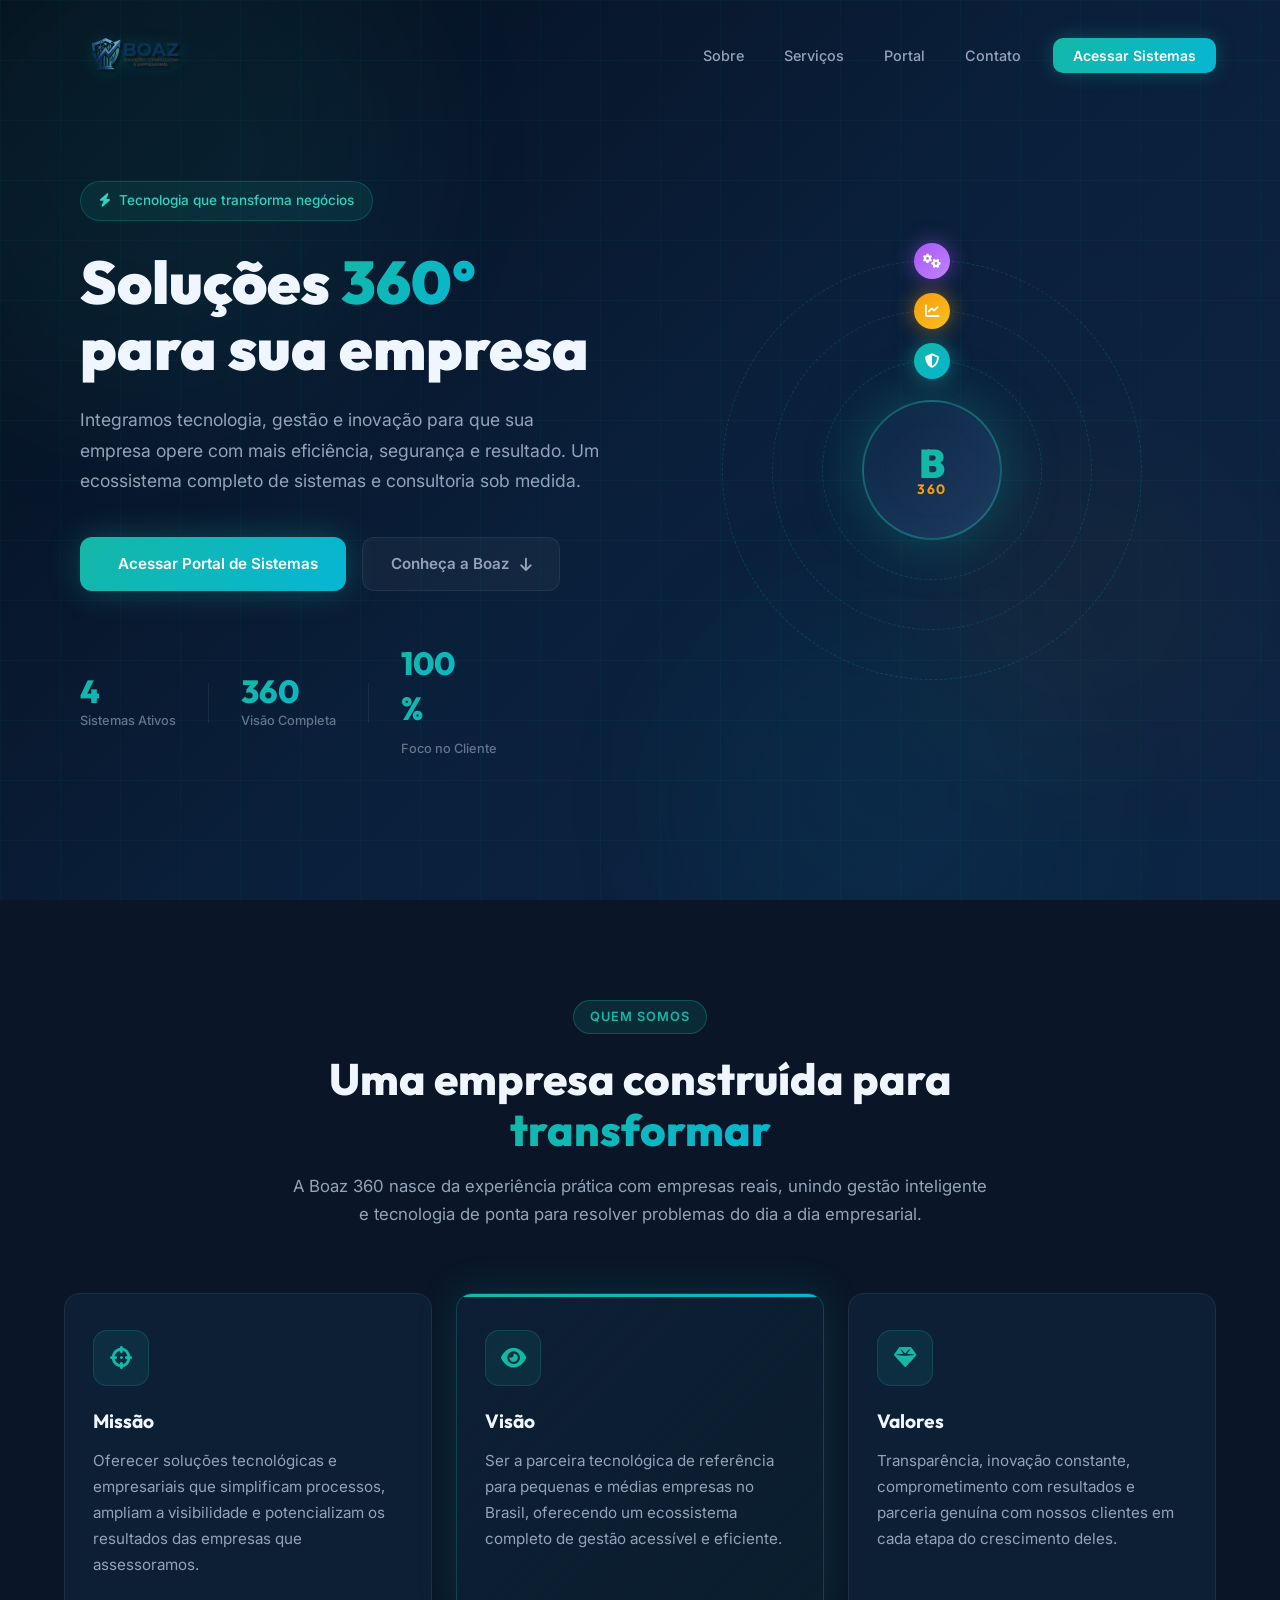
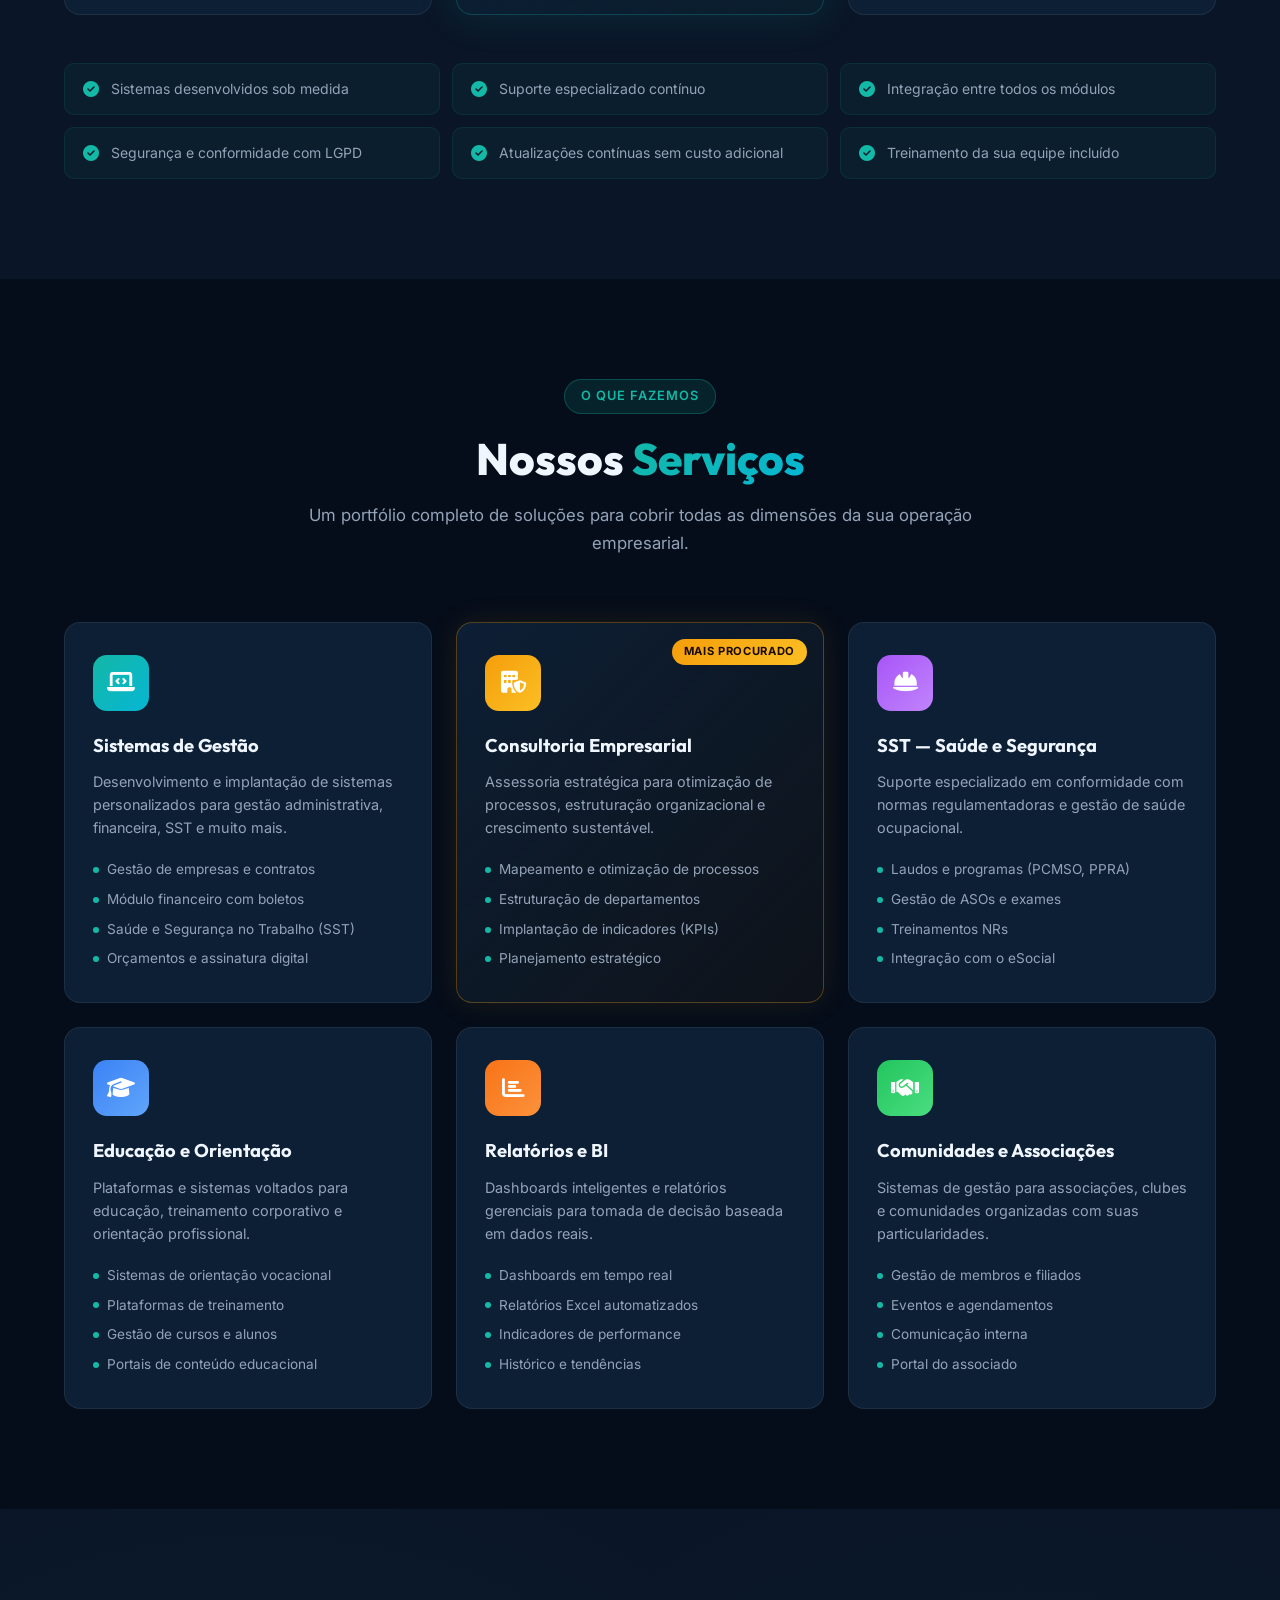
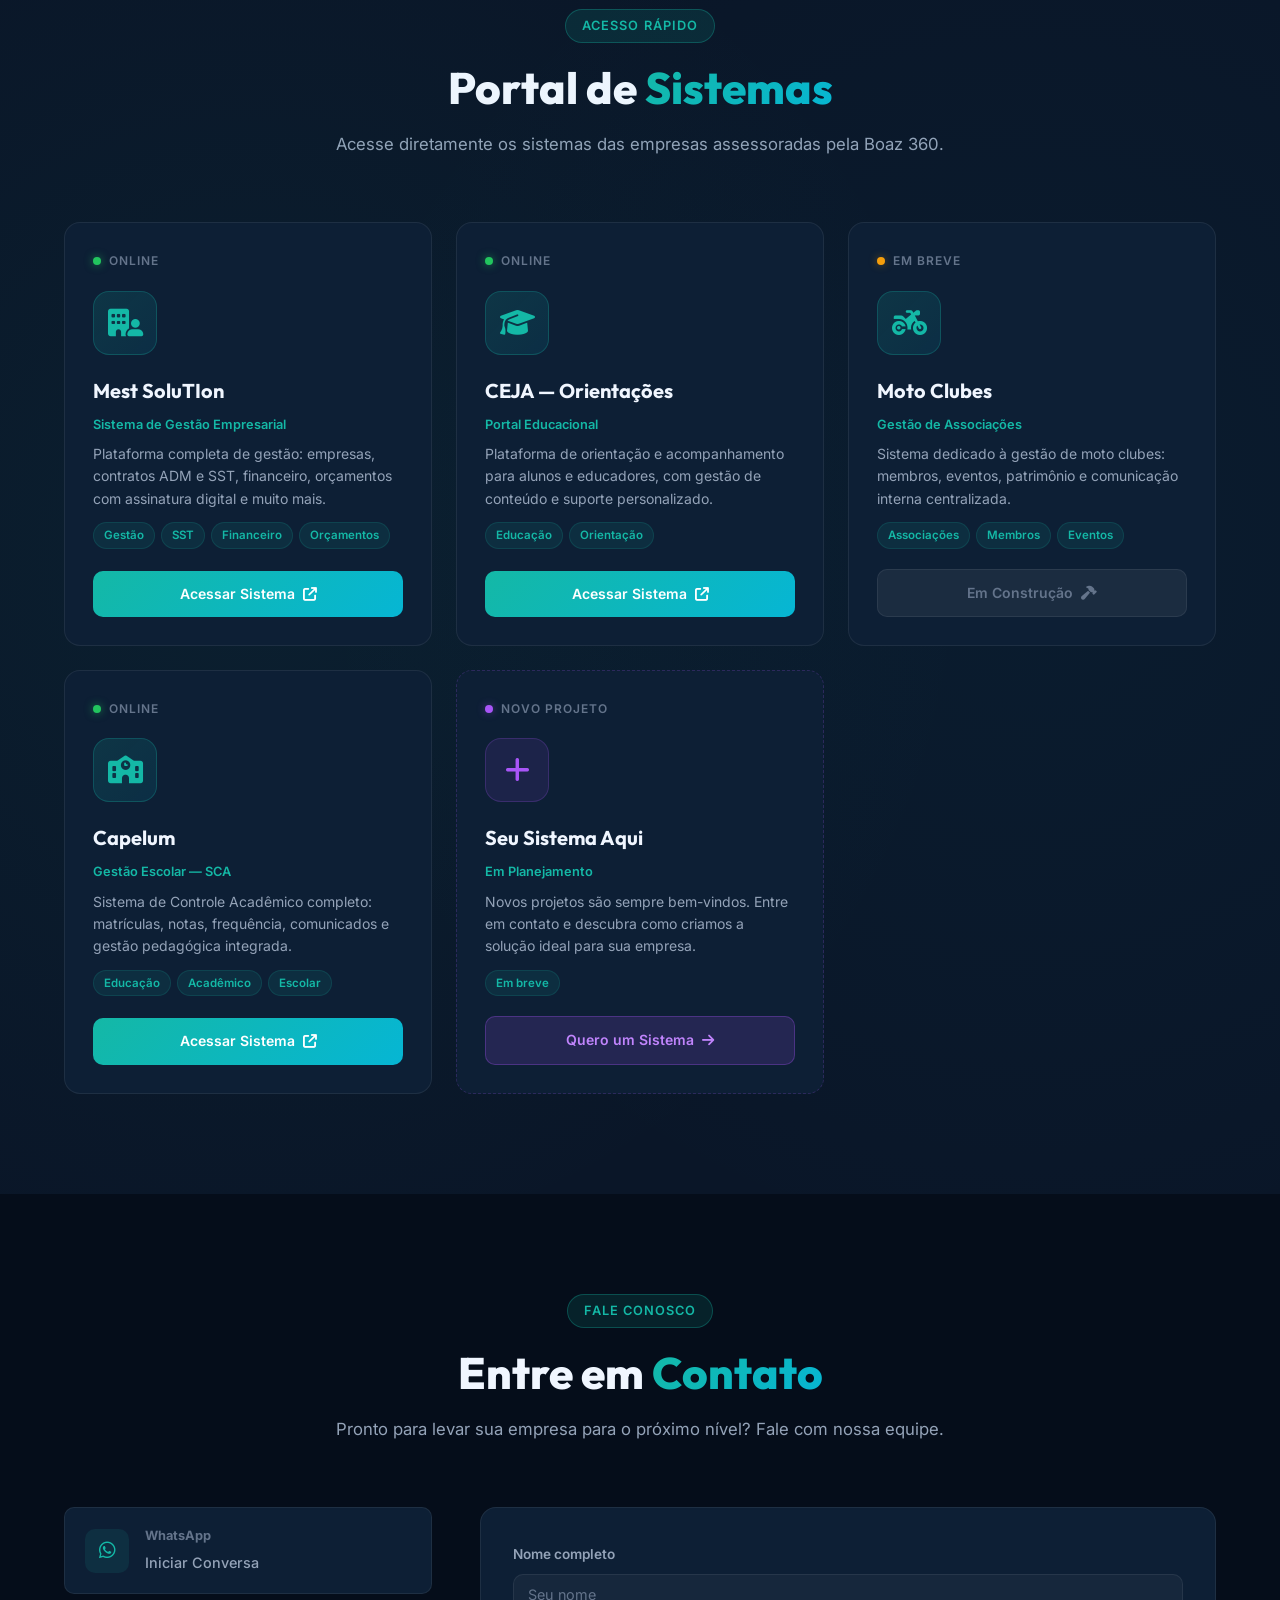
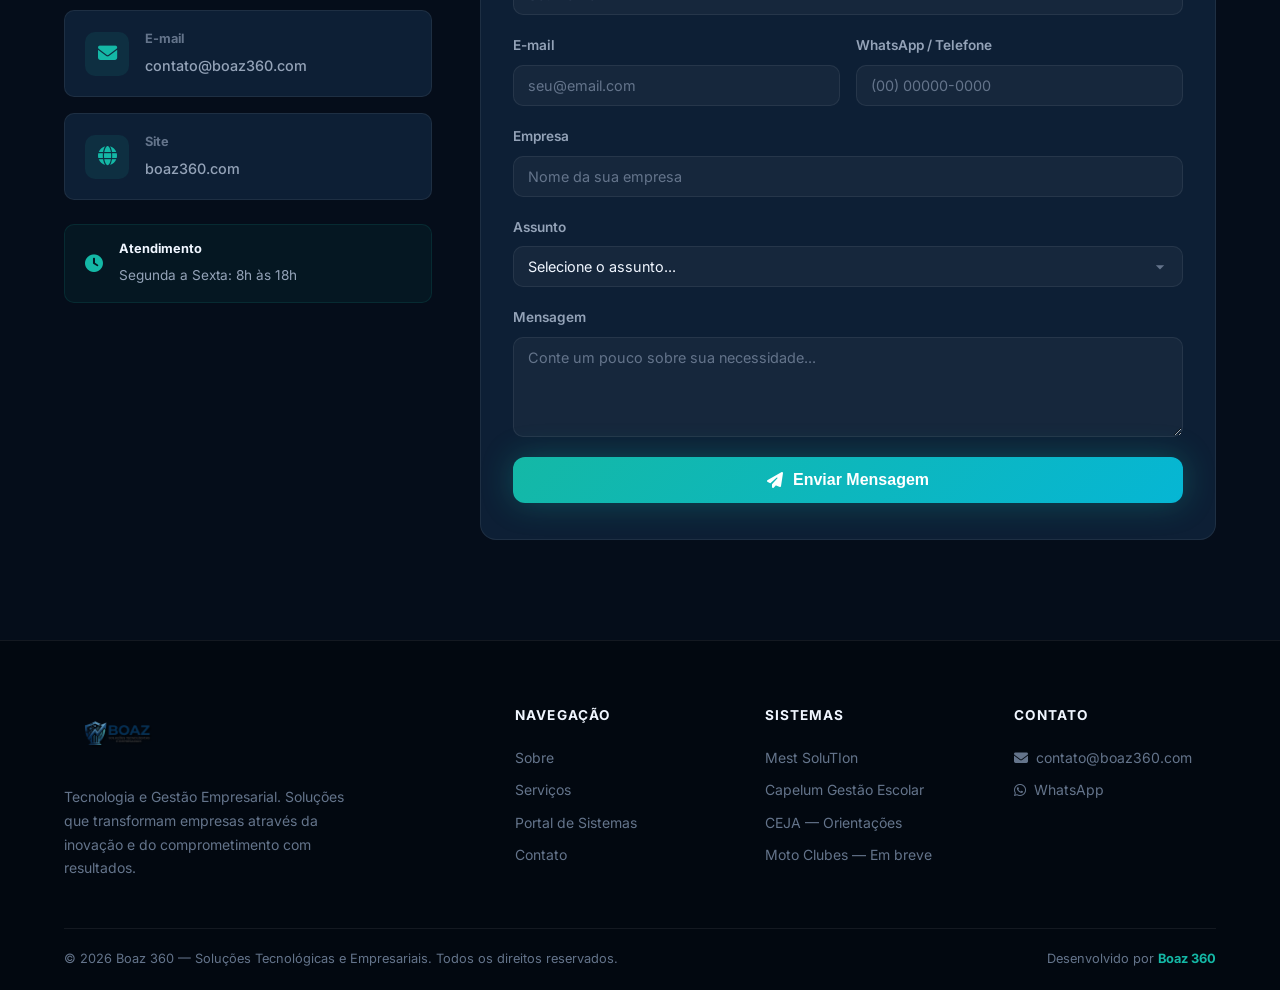
==== index.html @ 64b7b6a7 "feat: adiciona integração com portal de orientação do CEJA" ====
<!DOCTYPE html>
<html lang="pt-BR">
<head>
  <meta charset="UTF-8" />
  <meta name="viewport" content="width=device-width, initial-scale=1.0" />
  <title>Boaz 360 — Tecnologia e Gestão Empresarial</title>
  <meta name="description" content="Boaz 360 oferece soluções tecnológicas e empresariais integradas para empresas que buscam crescimento, eficiência e inovação." />
  <meta name="keywords" content="gestão empresarial, tecnologia, SST, sistema de gestão, consultoria, Boaz 360" />
  <link rel="preconnect" href="https://fonts.googleapis.com" />
  <link rel="preconnect" href="https://fonts.gstatic.com" crossorigin />
  <link href="https://fonts.googleapis.com/css2?family=Inter:wght@300;400;500;600;700;800;900&family=Outfit:wght@400;600;700;800;900&display=swap" rel="stylesheet" />
  <link rel="stylesheet" href="https://cdnjs.cloudflare.com/ajax/libs/font-awesome/6.5.0/css/all.min.css" />
  <link rel="stylesheet" href="styles.css" />
  <link rel="icon" href="logo-boaz.png" />
</head>
<body>

  <!-- NAVBAR -->
  <nav class="navbar" id="navbar">
    <div class="nav-container">
      <a href="#home" class="nav-logo">
        <img src="logo-boaz.png" alt="Boaz Soluções Tecnológicas e Empresariais" class="nav-logo-img" />
      </a>
      <ul class="nav-links" id="navLinks">
        <li><a href="#sobre" class="nav-link">Sobre</a></li>
        <li><a href="#servicos" class="nav-link">Serviços</a></li>
        <li><a href="#sistemas" class="nav-link">Portal</a></li>
        <li><a href="#contato" class="nav-link">Contato</a></li>
        <li><a href="#sistemas" class="nav-cta">Acessar Sistemas</a></li>
      </ul>
      <button class="nav-hamburger" id="navHamburger" aria-label="Menu"><span></span><span></span><span></span></button>
    </div>
  </nav>

  <!-- HERO -->
  <section class="hero" id="home">
    <div class="hero-bg-grid"></div>
    <div class="hero-glow hero-glow-1"></div>
    <div class="hero-glow hero-glow-2"></div>
    <div class="hero-glow hero-glow-3"></div>
    <div class="hero-content">
      <div class="hero-badge"><i class="fa-solid fa-bolt"></i> Tecnologia que transforma negócios</div>
      <h1 class="hero-title">Soluções <span class="gradient-text">360°</span><br />para sua empresa</h1>
      <p class="hero-subtitle">Integramos tecnologia, gestão e inovação para que sua empresa opere com mais eficiência, segurança e resultado. Um ecossistema completo de sistemas e consultoria sob medida.</p>
      <div class="hero-actions">
        <a href="#sistemas" class="btn-primary"><i class="fa-solid fa-grid-2"></i> Acessar Portal de Sistemas</a>
        <a href="#sobre" class="btn-ghost">Conheça a Boaz <i class="fa-solid fa-arrow-down"></i></a>
      </div>
      <div class="hero-stats">
        <div class="stat-item"><span class="stat-number" data-target="4">0</span><span class="stat-label">Sistemas Ativos</span></div>
        <div class="stat-divider"></div>
        <div class="stat-item"><span class="stat-number" data-target="360">0</span><span class="stat-label">Visão Completa</span></div>
        <div class="stat-divider"></div>
        <div class="stat-item"><span class="stat-number" data-target="100">0</span><span class="stat-suffix">%</span><span class="stat-label">Foco no Cliente</span></div>
      </div>
    </div>
    <div class="hero-visual">
      <div class="orbit-ring orbit-ring-1"><div class="orbit-dot orbit-dot-1"><i class="fa-solid fa-shield-halved"></i></div></div>
      <div class="orbit-ring orbit-ring-2"><div class="orbit-dot orbit-dot-2"><i class="fa-solid fa-chart-line"></i></div></div>
      <div class="orbit-ring orbit-ring-3"><div class="orbit-dot orbit-dot-3"><i class="fa-solid fa-gears"></i></div></div>
      <div class="orbit-center"><div class="orbit-logo"><span class="ol-b">B</span><span class="ol-360">360</span></div></div>
    </div>
  </section>

  <!-- SOBRE -->
  <section class="sobre" id="sobre">
    <div class="container">
      <div class="section-header">
        <span class="section-badge">Quem Somos</span>
        <h2 class="section-title">Uma empresa construída para <span class="gradient-text">transformar</span></h2>
        <p class="section-subtitle">A Boaz 360 nasce da experiência prática com empresas reais, unindo gestão inteligente e tecnologia de ponta para resolver problemas do dia a dia empresarial.</p>
      </div>
      <div class="sobre-grid">
        <div class="sobre-card">
          <div class="sobre-icon"><i class="fa-solid fa-crosshairs"></i></div>
          <h3>Missão</h3>
          <p>Oferecer soluções tecnológicas e empresariais que simplificam processos, ampliam a visibilidade e potencializam os resultados das empresas que assessoramos.</p>
        </div>
        <div class="sobre-card featured">
          <div class="sobre-icon"><i class="fa-solid fa-eye"></i></div>
          <h3>Visão</h3>
          <p>Ser a parceira tecnológica de referência para pequenas e médias empresas no Brasil, oferecendo um ecossistema completo de gestão acessível e eficiente.</p>
        </div>
        <div class="sobre-card">
          <div class="sobre-icon"><i class="fa-solid fa-gem"></i></div>
          <h3>Valores</h3>
          <p>Transparência, inovação constante, comprometimento com resultados e parceria genuína com nossos clientes em cada etapa do crescimento deles.</p>
        </div>
      </div>
      <div class="sobre-diferenciais">
        <div class="diferencial-item"><i class="fa-solid fa-circle-check"></i><span>Sistemas desenvolvidos sob medida</span></div>
        <div class="diferencial-item"><i class="fa-solid fa-circle-check"></i><span>Suporte especializado contínuo</span></div>
        <div class="diferencial-item"><i class="fa-solid fa-circle-check"></i><span>Integração entre todos os módulos</span></div>
        <div class="diferencial-item"><i class="fa-solid fa-circle-check"></i><span>Segurança e conformidade com LGPD</span></div>
        <div class="diferencial-item"><i class="fa-solid fa-circle-check"></i><span>Atualizações contínuas sem custo adicional</span></div>
        <div class="diferencial-item"><i class="fa-solid fa-circle-check"></i><span>Treinamento da sua equipe incluído</span></div>
      </div>
    </div>
  </section>

  <!-- SERVIÇOS -->
  <section class="servicos" id="servicos">
    <div class="container">
      <div class="section-header">
        <span class="section-badge">O que fazemos</span>
        <h2 class="section-title">Nossos <span class="gradient-text">Serviços</span></h2>
        <p class="section-subtitle">Um portfólio completo de soluções para cobrir todas as dimensões da sua operação empresarial.</p>
      </div>
      <div class="servicos-grid">
        <div class="servico-card">
          <div class="servico-icon teal"><i class="fa-solid fa-laptop-code"></i></div>
          <h3>Sistemas de Gestão</h3>
          <p>Desenvolvimento e implantação de sistemas personalizados para gestão administrativa, financeira, SST e muito mais.</p>
          <ul class="servico-list">
            <li>Gestão de empresas e contratos</li>
            <li>Módulo financeiro com boletos</li>
            <li>Saúde e Segurança no Trabalho (SST)</li>
            <li>Orçamentos e assinatura digital</li>
          </ul>
        </div>
        <div class="servico-card featured">
          <div class="servico-badge-top">Mais Procurado</div>
          <div class="servico-icon gold"><i class="fa-solid fa-building-shield"></i></div>
          <h3>Consultoria Empresarial</h3>
          <p>Assessoria estratégica para otimização de processos, estruturação organizacional e crescimento sustentável.</p>
          <ul class="servico-list">
            <li>Mapeamento e otimização de processos</li>
            <li>Estruturação de departamentos</li>
            <li>Implantação de indicadores (KPIs)</li>
            <li>Planejamento estratégico</li>
          </ul>
        </div>
        <div class="servico-card">
          <div class="servico-icon purple"><i class="fa-solid fa-hard-hat"></i></div>
          <h3>SST — Saúde e Segurança</h3>
          <p>Suporte especializado em conformidade com normas regulamentadoras e gestão de saúde ocupacional.</p>
          <ul class="servico-list">
            <li>Laudos e programas (PCMSO, PPRA)</li>
            <li>Gestão de ASOs e exames</li>
            <li>Treinamentos NRs</li>
            <li>Integração com o eSocial</li>
          </ul>
        </div>
        <div class="servico-card">
          <div class="servico-icon blue"><i class="fa-solid fa-graduation-cap"></i></div>
          <h3>Educação e Orientação</h3>
          <p>Plataformas e sistemas voltados para educação, treinamento corporativo e orientação profissional.</p>
          <ul class="servico-list">
            <li>Sistemas de orientação vocacional</li>
            <li>Plataformas de treinamento</li>
            <li>Gestão de cursos e alunos</li>
            <li>Portais de conteúdo educacional</li>
          </ul>
        </div>
        <div class="servico-card">
          <div class="servico-icon orange"><i class="fa-solid fa-chart-bar"></i></div>
          <h3>Relatórios e BI</h3>
          <p>Dashboards inteligentes e relatórios gerenciais para tomada de decisão baseada em dados reais.</p>
          <ul class="servico-list">
            <li>Dashboards em tempo real</li>
            <li>Relatórios Excel automatizados</li>
            <li>Indicadores de performance</li>
            <li>Histórico e tendências</li>
          </ul>
        </div>
        <div class="servico-card">
          <div class="servico-icon green"><i class="fa-solid fa-handshake"></i></div>
          <h3>Comunidades e Associações</h3>
          <p>Sistemas de gestão para associações, clubes e comunidades organizadas com suas particularidades.</p>
          <ul class="servico-list">
            <li>Gestão de membros e filiados</li>
            <li>Eventos e agendamentos</li>
            <li>Comunicação interna</li>
            <li>Portal do associado</li>
          </ul>
        </div>
      </div>
    </div>
  </section>

  <!-- PORTAL DE SISTEMAS -->
  <section class="sistemas" id="sistemas">
    <div class="sistemas-bg-pattern"></div>
    <div class="container">
      <div class="section-header">
        <span class="section-badge">Acesso Rápido</span>
        <h2 class="section-title">Portal de <span class="gradient-text">Sistemas</span></h2>
        <p class="section-subtitle">Acesse diretamente os sistemas das empresas assessoradas pela Boaz 360.</p>
      </div>
      <div class="sistemas-grid">
        <div class="sistema-card active">
          <div class="sistema-status"><span class="status-dot active"></span> Online</div>
          <div class="sistema-icon"><i class="fa-solid fa-building-user"></i></div>
          <div class="sistema-info">
            <h3 class="sistema-name">Mest SoluTIon</h3>
            <p class="sistema-empresa">Sistema de Gestão Empresarial</p>
            <p class="sistema-desc">Plataforma completa de gestão: empresas, contratos ADM e SST, financeiro, orçamentos com assinatura digital e muito mais.</p>
            <div class="sistema-tags"><span class="tag">Gestão</span><span class="tag">SST</span><span class="tag">Financeiro</span><span class="tag">Orçamentos</span></div>
          </div>
          <a href="https://mest.boaz360.com/login/" target="_blank" rel="noopener noreferrer" class="sistema-btn">Acessar Sistema <i class="fa-solid fa-arrow-up-right-from-square"></i></a>
        </div>

        <div class="sistema-card active">
          <div class="sistema-status"><span class="status-dot active"></span> Online</div>
          <div class="sistema-icon"><i class="fa-solid fa-graduation-cap"></i></div>
          <div class="sistema-info">
            <h3 class="sistema-name">CEJA — Orientações</h3>
            <p class="sistema-empresa">Portal Educacional</p>
            <p class="sistema-desc">Plataforma de orientação e acompanhamento para alunos e educadores, com gestão de conteúdo e suporte personalizado.</p>
            <div class="sistema-tags"><span class="tag">Educação</span><span class="tag">Orientação</span></div>
          </div>
          <a href="ceja-orientacao/" target="_blank" rel="noopener noreferrer" class="sistema-btn">Acessar Sistema <i class="fa-solid fa-arrow-up-right-from-square"></i></a>
        </div>

        <div class="sistema-card building">
          <div class="sistema-status"><span class="status-dot building"></span> Em Breve</div>
          <div class="sistema-icon"><i class="fa-solid fa-motorcycle"></i></div>
          <div class="sistema-info">
            <h3 class="sistema-name">Moto Clubes</h3>
            <p class="sistema-empresa">Gestão de Associações</p>
            <p class="sistema-desc">Sistema dedicado à gestão de moto clubes: membros, eventos, patrimônio e comunicação interna centralizada.</p>
            <div class="sistema-tags"><span class="tag">Associações</span><span class="tag">Membros</span><span class="tag">Eventos</span></div>
          </div>
          <div class="sistema-btn disabled">Em Construção <i class="fa-solid fa-hammer"></i></div>
        </div>

        <div class="sistema-card active">
          <div class="sistema-status"><span class="status-dot active"></span> Online</div>
          <div class="sistema-icon"><i class="fa-solid fa-school"></i></div>
          <div class="sistema-info">
            <h3 class="sistema-name">Capelum</h3>
            <p class="sistema-empresa">Gestão Escolar — SCA</p>
            <p class="sistema-desc">Sistema de Controle Acadêmico completo: matrículas, notas, frequência, comunicados e gestão pedagógica integrada.</p>
            <div class="sistema-tags"><span class="tag">Educação</span><span class="tag">Acadêmico</span><span class="tag">Escolar</span></div>
          </div>
          <a href="https://www.capelum.com/login/?next=/" target="_blank" rel="noopener noreferrer" class="sistema-btn">Acessar Sistema <i class="fa-solid fa-arrow-up-right-from-square"></i></a>
        </div>

        <div class="sistema-card future">
          <div class="sistema-status"><span class="status-dot future"></span> Novo Projeto</div>
          <div class="sistema-icon"><i class="fa-solid fa-plus"></i></div>
          <div class="sistema-info">
            <h3 class="sistema-name">Seu Sistema Aqui</h3>
            <p class="sistema-empresa">Em Planejamento</p>
            <p class="sistema-desc">Novos projetos são sempre bem-vindos. Entre em contato e descubra como criamos a solução ideal para sua empresa.</p>
            <div class="sistema-tags"><span class="tag">Em breve</span></div>
          </div>
          <a href="#contato" class="sistema-btn future-btn">Quero um Sistema <i class="fa-solid fa-arrow-right"></i></a>
        </div>
      </div>
    </div>
  </section>

  <!-- CONTATO -->
  <section class="contato" id="contato">
    <div class="container">
      <div class="section-header">
        <span class="section-badge">Fale Conosco</span>
        <h2 class="section-title">Entre em <span class="gradient-text">Contato</span></h2>
        <p class="section-subtitle">Pronto para levar sua empresa para o próximo nível? Fale com nossa equipe.</p>
      </div>
      <div class="contato-grid">
        <div class="contato-info">
          <div class="info-card">
            <div class="info-icon"><i class="fa-brands fa-whatsapp"></i></div>
            <div><h4>WhatsApp</h4><a href="https://wa.me/5521964454332" target="_blank" rel="noopener noreferrer">Iniciar Conversa</a></div>
          </div>
          <div class="info-card">
            <div class="info-icon"><i class="fa-solid fa-envelope"></i></div>
            <div><h4>E-mail</h4><a href="mailto:contato@boaz360.com">contato@boaz360.com</a></div>
          </div>
          <div class="info-card">
            <div class="info-icon"><i class="fa-solid fa-globe"></i></div>
            <div><h4>Site</h4><a href="https://boaz360.com">boaz360.com</a></div>
          </div>
          <div class="contato-horario">
            <i class="fa-solid fa-clock"></i>
            <div><strong>Atendimento</strong><span>Segunda a Sexta: 8h às 18h</span></div>
          </div>
        </div>
        <form class="contato-form" id="contatoForm" novalidate>
          <div class="form-group">
            <label for="nome">Nome completo</label>
            <input type="text" id="nome" name="nome" placeholder="Seu nome" required autocomplete="name" />
          </div>
          <div class="form-row">
            <div class="form-group">
              <label for="email">E-mail</label>
              <input type="email" id="email" name="email" placeholder="seu@email.com" required autocomplete="email" />
            </div>
            <div class="form-group">
              <label for="telefone">WhatsApp / Telefone</label>
              <input type="tel" id="telefone" name="telefone" placeholder="(00) 00000-0000" autocomplete="tel" />
            </div>
          </div>
          <div class="form-group">
            <label for="empresa_c">Empresa</label>
            <input type="text" id="empresa_c" name="empresa" placeholder="Nome da sua empresa" autocomplete="organization" />
          </div>
          <div class="form-group">
            <label for="assunto">Assunto</label>
            <select id="assunto" name="assunto">
              <option value="">Selecione o assunto...</option>
              <option value="sistema">Quero um sistema personalizado</option>
              <option value="consultoria">Consultoria empresarial</option>
              <option value="sst">SST — Saúde e Segurança</option>
              <option value="suporte">Suporte a sistema existente</option>
              <option value="outro">Outro</option>
            </select>
          </div>
          <div class="form-group">
            <label for="mensagem">Mensagem</label>
            <textarea id="mensagem" name="mensagem" rows="4" placeholder="Conte um pouco sobre sua necessidade..." required></textarea>
          </div>
          <button type="submit" class="btn-primary form-submit" id="submitBtn">
            <i class="fa-solid fa-paper-plane"></i> Enviar Mensagem
          </button>
          <div class="form-feedback" id="formFeedback"></div>
        </form>
      </div>
    </div>
  </section>

  <!-- FOOTER -->
  <footer class="footer">
    <div class="container">
      <div class="footer-grid">
        <div class="footer-brand">
          <a href="#home" class="nav-logo">
            <img src="logo-boaz.png" alt="Boaz Soluções Tecnológicas e Empresariais" class="footer-logo-img" />
          </a>
          <p>Tecnologia e Gestão Empresarial. Soluções que transformam empresas através da inovação e do comprometimento com resultados.</p>
        </div>
        <div class="footer-links-col">
          <h4>Navegação</h4>
          <ul>
            <li><a href="#sobre">Sobre</a></li>
            <li><a href="#servicos">Serviços</a></li>
            <li><a href="#sistemas">Portal de Sistemas</a></li>
            <li><a href="#contato">Contato</a></li>
          </ul>
        </div>
        <div class="footer-links-col">
          <h4>Sistemas</h4>
          <ul>
            <li><a href="https://mest.boaz360.com/login/" target="_blank" rel="noopener noreferrer">Mest SoluTIon</a></li>
            <li><a href="https://www.capelum.com/login/?next=/" target="_blank" rel="noopener noreferrer">Capelum Gestão Escolar</a></li>
            <li><a href="ceja-orientacao/" target="_blank" rel="noopener noreferrer">CEJA — Orientações</a></li>
            <li><a href="#sistemas">Moto Clubes — Em breve</a></li>
          </ul>
        </div>
        <div class="footer-links-col">
          <h4>Contato</h4>
          <ul>
            <li><a href="mailto:contato@boaz360.com"><i class="fa-solid fa-envelope"></i> contato@boaz360.com</a></li>
            <li><a href="https://wa.me/5521964454332" target="_blank" rel="noopener noreferrer"><i class="fa-brands fa-whatsapp"></i> WhatsApp</a></li>
          </ul>
        </div>
      </div>
      <div class="footer-bottom">
        <p>© 2026 Boaz 360 — Soluções Tecnológicas e Empresariais. Todos os direitos reservados.</p>
        <p>Desenvolvido por <strong>Boaz 360</strong></p>
      </div>
    </div>
  </footer>

  <button class="back-to-top" id="backToTop" aria-label="Voltar ao topo"><i class="fa-solid fa-chevron-up"></i></button>
  <script src="script.js"></script>
</body>
</html>
---- styles.css ----
/* ═══════════════════════════════════════════════════════════
   BOAZ 360 — Soluções Tecnológicas e Empresariais
   Design System: Navy Blue + Teal + Gold
   ═══════════════════════════════════════════════════════════ */

/* ── TOKENS ──────────────────────────────────────────────── */
:root {
  --bg-base:       #050d1a;
  --bg-surface:    #0a1628;
  --bg-card:       #0d1f35;
  --bg-card-hover: #112540;
  --border:        rgba(255,255,255,0.07);
  --border-hover:  rgba(20,184,166,0.35);

  --teal:          #14b8a6;
  --teal-light:    #2dd4bf;
  --teal-dark:     #0d9488;
  --cyan:          #06b6d4;
  --navy:          #1e3a5f;
  --navy-light:    #2d5282;
  --gold:          #f59e0b;
  --gold-light:    #fbbf24;
  --purple:        #a855f7;
  --blue:          #3b82f6;
  --green:         #22c55e;
  --orange:        #f97316;

  --text-primary:  #f0f6ff;
  --text-secondary:#94a3b8;
  --text-muted:    #64748b;

  --gradient-main: linear-gradient(135deg, var(--teal), var(--cyan));
  --gradient-gold: linear-gradient(135deg, var(--gold), var(--gold-light));
  --gradient-hero: linear-gradient(135deg, #050d1a 0%, #0a1f3a 50%, #0d2545 100%);

  --shadow-card:   0 4px 24px rgba(0,0,0,0.4);
  --shadow-glow:   0 0 40px rgba(20,184,166,0.15);
  --radius:        16px;
  --radius-sm:     10px;
  --transition:    0.3s cubic-bezier(0.4,0,0.2,1);

  --font-main:     'Inter', sans-serif;
  --font-display:  'Outfit', sans-serif;
}

/* ── RESET & BASE ──────────────────────────────────────────── */
*, *::before, *::after { box-sizing: border-box; margin: 0; padding: 0; }

html { scroll-behavior: smooth; font-size: 16px; }

body {
  font-family: var(--font-main);
  background: var(--bg-base);
  color: var(--text-primary);
  line-height: 1.6;
  overflow-x: hidden;
}

::selection { background: rgba(20,184,166,0.3); color: var(--text-primary); }

a { color: inherit; text-decoration: none; transition: var(--transition); }
ul { list-style: none; }
img { max-width: 100%; display: block; }

.container {
  max-width: 1200px;
  margin: 0 auto;
  padding: 0 24px;
}

.gradient-text {
  background: var(--gradient-main);
  -webkit-background-clip: text;
  -webkit-text-fill-color: transparent;
  background-clip: text;
}

/* ── NAVBAR ──────────────────────────────────────────────── */
.navbar {
  position: fixed;
  top: 0; left: 0; right: 0;
  z-index: 1000;
  padding: 16px 0;
  transition: var(--transition);
  border-bottom: 1px solid transparent;
}

.navbar.scrolled {
  background: rgba(5,13,26,0.92);
  backdrop-filter: blur(20px);
  -webkit-backdrop-filter: blur(20px);
  border-color: var(--border);
  padding: 10px 0;
  box-shadow: 0 4px 32px rgba(0,0,0,0.4);
}

.nav-container {
  max-width: 1200px;
  margin: 0 auto;
  padding: 0 24px;
  display: flex;
  align-items: center;
  justify-content: space-between;
  gap: 32px;
}

.nav-logo { display: flex; align-items: center; }
.nav-logo-img { height: 80px; width: auto; filter: drop-shadow(0 2px 8px rgba(20,184,166,0.2)); }

.nav-links {
  display: flex;
  align-items: center;
  gap: 8px;
}

.nav-link {
  padding: 8px 16px;
  border-radius: 8px;
  font-size: 0.9rem;
  font-weight: 500;
  color: var(--text-secondary);
  transition: var(--transition);
}

.nav-link:hover { color: var(--text-primary); background: rgba(255,255,255,0.06); }

.nav-cta {
  padding: 9px 20px;
  border-radius: 10px;
  font-size: 0.875rem;
  font-weight: 600;
  background: var(--gradient-main);
  color: #fff;
  box-shadow: 0 0 20px rgba(20,184,166,0.3);
  transition: var(--transition);
  margin-left: 8px;
}

.nav-cta:hover {
  transform: translateY(-1px);
  box-shadow: 0 4px 24px rgba(20,184,166,0.5);
}

.nav-hamburger {
  display: none;
  flex-direction: column;
  gap: 5px;
  background: none;
  border: none;
  cursor: pointer;
  padding: 8px;
}

.nav-hamburger span {
  display: block;
  width: 24px;
  height: 2px;
  background: var(--text-primary);
  border-radius: 2px;
  transition: var(--transition);
}

.nav-hamburger.active span:nth-child(1) { transform: rotate(45deg) translate(5px, 5px); }
.nav-hamburger.active span:nth-child(2) { opacity: 0; }
.nav-hamburger.active span:nth-child(3) { transform: rotate(-45deg) translate(5px, -5px); }

/* ── SECTION COMMONS ─────────────────────────────────────── */
section { padding: 100px 0; }

.section-header {
  text-align: center;
  max-width: 700px;
  margin: 0 auto 64px;
}

.section-badge {
  display: inline-block;
  padding: 6px 16px;
  border-radius: 100px;
  background: rgba(20,184,166,0.12);
  border: 1px solid rgba(20,184,166,0.3);
  color: var(--teal);
  font-size: 0.8rem;
  font-weight: 600;
  letter-spacing: 0.08em;
  text-transform: uppercase;
  margin-bottom: 20px;
}

.section-title {
  font-family: var(--font-display);
  font-size: clamp(2rem, 4vw, 2.75rem);
  font-weight: 800;
  line-height: 1.15;
  margin-bottom: 16px;
}

.section-subtitle {
  font-size: 1.05rem;
  color: var(--text-secondary);
  line-height: 1.7;
}

/* ── BUTTONS ─────────────────────────────────────────────── */
.btn-primary {
  display: inline-flex;
  align-items: center;
  gap: 10px;
  padding: 14px 28px;
  border-radius: 12px;
  font-size: 0.95rem;
  font-weight: 600;
  background: var(--gradient-main);
  color: #fff;
  box-shadow: 0 0 32px rgba(20,184,166,0.3);
  transition: var(--transition);
  border: none;
  cursor: pointer;
}

.btn-primary:hover {
  transform: translateY(-2px);
  box-shadow: 0 8px 40px rgba(20,184,166,0.5);
}

.btn-ghost {
  display: inline-flex;
  align-items: center;
  gap: 10px;
  padding: 14px 28px;
  border-radius: 12px;
  font-size: 0.95rem;
  font-weight: 600;
  color: var(--text-secondary);
  border: 1px solid var(--border);
  background: rgba(255,255,255,0.04);
  transition: var(--transition);
}

.btn-ghost:hover {
  color: var(--text-primary);
  border-color: rgba(20,184,166,0.4);
  background: rgba(20,184,166,0.06);
}

/* ── HERO ────────────────────────────────────────────────── */
.hero {
  position: relative;
  min-height: 100vh;
  display: grid;
  grid-template-columns: 1fr 1fr;
  align-items: center;
  gap: 48px;
  padding: 120px 80px 80px;
  background: var(--gradient-hero);
  overflow: hidden;
}

.hero-bg-grid {
  position: absolute;
  inset: 0;
  background-image:
    linear-gradient(rgba(20,184,166,0.04) 1px, transparent 1px),
    linear-gradient(90deg, rgba(20,184,166,0.04) 1px, transparent 1px);
  background-size: 60px 60px;
  pointer-events: none;
}

.hero-glow {
  position: absolute;
  border-radius: 50%;
  filter: blur(80px);
  pointer-events: none;
  opacity: 0.5;
}

.hero-glow-1 { width: 500px; height: 500px; background: rgba(20,184,166,0.15); top: -100px; left: -100px; }
.hero-glow-2 { width: 400px; height: 400px; background: rgba(6,182,212,0.1); bottom: -100px; right: 200px; }
.hero-glow-3 { width: 300px; height: 300px; background: rgba(245,158,11,0.08); top: 50%; right: 50px; }

.hero-content { position: relative; z-index: 2; }

.hero-badge {
  display: inline-flex;
  align-items: center;
  gap: 8px;
  padding: 8px 18px;
  border-radius: 100px;
  background: rgba(20,184,166,0.1);
  border: 1px solid rgba(20,184,166,0.25);
  color: var(--teal-light);
  font-size: 0.85rem;
  font-weight: 500;
  margin-bottom: 28px;
  animation: fadeInDown 0.6s ease both;
}

.hero-title {
  font-family: var(--font-display);
  font-size: clamp(2.5rem, 5vw, 3.75rem);
  font-weight: 900;
  line-height: 1.1;
  margin-bottom: 24px;
  animation: fadeInUp 0.7s ease 0.1s both;
}

.hero-subtitle {
  font-size: 1.1rem;
  color: var(--text-secondary);
  line-height: 1.75;
  max-width: 520px;
  margin-bottom: 40px;
  animation: fadeInUp 0.7s ease 0.2s both;
}

.hero-actions {
  display: flex;
  gap: 16px;
  flex-wrap: wrap;
  margin-bottom: 56px;
  animation: fadeInUp 0.7s ease 0.3s both;
}

.hero-stats {
  display: flex;
  align-items: center;
  gap: 32px;
  animation: fadeInUp 0.7s ease 0.4s both;
}

.stat-item {
  display: flex;
  flex-direction: column;
  gap: 4px;
}

.stat-number {
  font-family: var(--font-display);
  font-size: 2rem;
  font-weight: 800;
  background: var(--gradient-main);
  -webkit-background-clip: text;
  -webkit-text-fill-color: transparent;
  background-clip: text;
  line-height: 1;
}

.stat-suffix {
  font-family: var(--font-display);
  font-size: 2rem;
  font-weight: 800;
  background: var(--gradient-main);
  -webkit-background-clip: text;
  -webkit-text-fill-color: transparent;
  background-clip: text;
}

.stat-label {
  font-size: 0.8rem;
  color: var(--text-muted);
  font-weight: 500;
}

.stat-divider {
  width: 1px;
  height: 40px;
  background: var(--border);
}

/* ORBIT ANIMATION */
.hero-visual {
  position: relative;
  display: flex;
  align-items: center;
  justify-content: center;
  height: 480px;
}

.orbit-center {
  position: absolute;
  width: 140px;
  height: 140px;
  border-radius: 50%;
  background: linear-gradient(135deg, #0d2545, #1e3a5f);
  border: 2px solid rgba(20,184,166,0.4);
  display: flex;
  align-items: center;
  justify-content: center;
  box-shadow: 0 0 60px rgba(20,184,166,0.3), inset 0 0 30px rgba(20,184,166,0.05);
  z-index: 5;
}

.orbit-logo { display: flex; flex-direction: column; align-items: center; line-height: 1; }
.ol-b { font-family: var(--font-display); font-size: 2.5rem; font-weight: 900; color: var(--teal); }
.ol-360 { font-family: var(--font-display); font-size: 0.85rem; font-weight: 700; color: var(--gold); letter-spacing: 0.1em; }

.orbit-ring {
  position: absolute;
  border-radius: 50%;
  border: 1px dashed rgba(20,184,166,0.2);
  display: flex;
  align-items: flex-start;
  justify-content: center;
}

.orbit-ring-1 { width: 220px; height: 220px; animation: spin 12s linear infinite; }
.orbit-ring-2 { width: 320px; height: 320px; animation: spin 18s linear infinite reverse; }
.orbit-ring-3 { width: 420px; height: 420px; animation: spin 24s linear infinite; }

.orbit-dot {
  position: absolute;
  top: -18px;
  width: 36px;
  height: 36px;
  border-radius: 50%;
  display: flex;
  align-items: center;
  justify-content: center;
  font-size: 0.9rem;
}

.orbit-dot-1 { background: linear-gradient(135deg, var(--teal), var(--cyan)); color: #fff; box-shadow: 0 0 20px rgba(20,184,166,0.5); }
.orbit-dot-2 { background: linear-gradient(135deg, var(--gold), var(--gold-light)); color: #fff; box-shadow: 0 0 20px rgba(245,158,11,0.5); }
.orbit-dot-3 { background: linear-gradient(135deg, var(--purple), #c084fc); color: #fff; box-shadow: 0 0 20px rgba(168,85,247,0.5); }

@keyframes spin { from { transform: rotate(0deg); } to { transform: rotate(360deg); } }
@keyframes fadeInDown { from { opacity: 0; transform: translateY(-16px); } to { opacity: 1; transform: none; } }
@keyframes fadeInUp { from { opacity: 0; transform: translateY(20px); } to { opacity: 1; transform: none; } }
@keyframes fadeIn { from { opacity: 0; } to { opacity: 1; } }
@keyframes pulse { 0%, 100% { opacity: 1; } 50% { opacity: 0.5; } }

/* ── SOBRE ───────────────────────────────────────────────── */
.sobre { background: var(--bg-surface); }

.sobre-grid {
  display: grid;
  grid-template-columns: repeat(3, 1fr);
  gap: 24px;
  margin-bottom: 48px;
}

.sobre-card {
  padding: 36px 28px;
  border-radius: var(--radius);
  background: var(--bg-card);
  border: 1px solid var(--border);
  transition: var(--transition);
  position: relative;
  overflow: hidden;
}

.sobre-card::before {
  content: '';
  position: absolute;
  top: 0; left: 0; right: 0;
  height: 3px;
  background: var(--gradient-main);
  opacity: 0;
  transition: var(--transition);
}

.sobre-card:hover::before, .sobre-card.featured::before { opacity: 1; }

.sobre-card:hover {
  border-color: rgba(20,184,166,0.25);
  transform: translateY(-4px);
  box-shadow: var(--shadow-card), var(--shadow-glow);
}

.sobre-card.featured {
  border-color: rgba(20,184,166,0.25);
  background: linear-gradient(135deg, var(--bg-card), rgba(20,184,166,0.05));
  box-shadow: var(--shadow-glow);
}

.sobre-icon {
  width: 56px;
  height: 56px;
  border-radius: 14px;
  background: rgba(20,184,166,0.1);
  border: 1px solid rgba(20,184,166,0.2);
  display: flex;
  align-items: center;
  justify-content: center;
  font-size: 1.4rem;
  color: var(--teal);
  margin-bottom: 20px;
}

.sobre-card h3 {
  font-family: var(--font-display);
  font-size: 1.2rem;
  font-weight: 700;
  margin-bottom: 12px;
}

.sobre-card p { color: var(--text-secondary); line-height: 1.7; font-size: 0.95rem; }

.sobre-diferenciais {
  display: grid;
  grid-template-columns: repeat(3, 1fr);
  gap: 12px;
}

.diferencial-item {
  display: flex;
  align-items: center;
  gap: 12px;
  padding: 14px 18px;
  border-radius: 10px;
  background: rgba(20,184,166,0.05);
  border: 1px solid rgba(20,184,166,0.1);
  font-size: 0.875rem;
  color: var(--text-secondary);
  transition: var(--transition);
}

.diferencial-item:hover { background: rgba(20,184,166,0.1); color: var(--text-primary); }
.diferencial-item i { color: var(--teal); font-size: 1rem; flex-shrink: 0; }

/* ── SERVIÇOS ────────────────────────────────────────────── */
.servicos { background: var(--bg-base); }

.servicos-grid {
  display: grid;
  grid-template-columns: repeat(3, 1fr);
  gap: 24px;
}

.servico-card {
  padding: 32px 28px;
  border-radius: var(--radius);
  background: var(--bg-card);
  border: 1px solid var(--border);
  transition: var(--transition);
  position: relative;
  overflow: hidden;
}

.servico-card:hover {
  border-color: rgba(20,184,166,0.25);
  transform: translateY(-5px);
  box-shadow: var(--shadow-card);
}

.servico-card.featured {
  border-color: rgba(245,158,11,0.3);
  background: linear-gradient(135deg, var(--bg-card), rgba(245,158,11,0.04));
  box-shadow: 0 0 30px rgba(245,158,11,0.1);
}

.servico-badge-top {
  position: absolute;
  top: 16px; right: 16px;
  padding: 4px 12px;
  border-radius: 100px;
  background: var(--gradient-gold);
  color: #1a0a00;
  font-size: 0.7rem;
  font-weight: 700;
  text-transform: uppercase;
  letter-spacing: 0.06em;
}

.servico-icon {
  width: 56px;
  height: 56px;
  border-radius: 14px;
  display: flex;
  align-items: center;
  justify-content: center;
  font-size: 1.4rem;
  color: #fff;
  margin-bottom: 20px;
}

.servico-icon.teal    { background: linear-gradient(135deg, var(--teal), var(--cyan)); }
.servico-icon.gold    { background: linear-gradient(135deg, var(--gold), var(--gold-light)); }
.servico-icon.purple  { background: linear-gradient(135deg, var(--purple), #c084fc); }
.servico-icon.blue    { background: linear-gradient(135deg, var(--blue), #60a5fa); }
.servico-icon.orange  { background: linear-gradient(135deg, var(--orange), #fb923c); }
.servico-icon.green   { background: linear-gradient(135deg, var(--green), #4ade80); }

.servico-card h3 {
  font-family: var(--font-display);
  font-size: 1.15rem;
  font-weight: 700;
  margin-bottom: 10px;
}

.servico-card > p { color: var(--text-secondary); font-size: 0.9rem; line-height: 1.6; margin-bottom: 20px; }

.servico-list { display: flex; flex-direction: column; gap: 8px; }
.servico-list li {
  display: flex;
  align-items: center;
  gap: 8px;
  font-size: 0.85rem;
  color: var(--text-secondary);
}
.servico-list li::before {
  content: '';
  width: 6px;
  height: 6px;
  border-radius: 50%;
  background: var(--teal);
  flex-shrink: 0;
}

/* ── SISTEMAS / PORTAL ──────────────────────────────────── */
.sistemas {
  background: var(--bg-surface);
  position: relative;
  overflow: hidden;
}

.sistemas-bg-pattern {
  position: absolute;
  inset: 0;
  background-image: radial-gradient(circle at 20% 50%, rgba(20,184,166,0.06) 0%, transparent 60%),
                    radial-gradient(circle at 80% 50%, rgba(6,182,212,0.04) 0%, transparent 60%);
  pointer-events: none;
}

.sistemas-grid {
  display: grid;
  grid-template-columns: repeat(auto-fit, minmax(300px, 1fr));
  gap: 24px;
}

.sistema-card {
  border-radius: var(--radius);
  background: var(--bg-card);
  border: 1px solid var(--border);
  padding: 28px;
  display: flex;
  flex-direction: column;
  gap: 20px;
  transition: var(--transition);
  position: relative;
  overflow: hidden;
}

.sistema-card::after {
  content: '';
  position: absolute;
  inset: 0;
  border-radius: var(--radius);
  background: var(--gradient-main);
  opacity: 0;
  transition: var(--transition);
  z-index: 0;
  pointer-events: none;
}

.sistema-card.active:hover {
  border-color: rgba(20,184,166,0.5);
  transform: translateY(-6px);
  box-shadow: 0 12px 48px rgba(0,0,0,0.4), 0 0 40px rgba(20,184,166,0.15);
}

.sistema-card > * { position: relative; z-index: 1; }

.sistema-status {
  display: flex;
  align-items: center;
  gap: 8px;
  font-size: 0.75rem;
  font-weight: 600;
  text-transform: uppercase;
  letter-spacing: 0.08em;
  color: var(--text-muted);
}

.status-dot {
  width: 8px;
  height: 8px;
  border-radius: 50%;
}

.status-dot.active { background: #22c55e; box-shadow: 0 0 8px rgba(34,197,94,0.6); animation: pulse 2s infinite; }
.status-dot.building { background: var(--gold); box-shadow: 0 0 8px rgba(245,158,11,0.4); }
.status-dot.future { background: var(--purple); box-shadow: 0 0 8px rgba(168,85,247,0.4); }

.sistema-icon {
  width: 64px;
  height: 64px;
  border-radius: 16px;
  background: linear-gradient(135deg, rgba(20,184,166,0.15), rgba(6,182,212,0.1));
  border: 1px solid rgba(20,184,166,0.25);
  display: flex;
  align-items: center;
  justify-content: center;
  font-size: 1.75rem;
  color: var(--teal);
}

.sistema-info { flex: 1; display: flex; flex-direction: column; gap: 8px; }

.sistema-name {
  font-family: var(--font-display);
  font-size: 1.25rem;
  font-weight: 700;
}

.sistema-empresa { font-size: 0.8rem; color: var(--teal); font-weight: 600; }

.sistema-desc { font-size: 0.875rem; color: var(--text-secondary); line-height: 1.6; }

.sistema-tags { display: flex; gap: 6px; flex-wrap: wrap; margin-top: 4px; }

.tag {
  padding: 3px 10px;
  border-radius: 100px;
  background: rgba(20,184,166,0.1);
  border: 1px solid rgba(20,184,166,0.15);
  color: var(--teal);
  font-size: 0.72rem;
  font-weight: 600;
}

.sistema-btn {
  display: inline-flex;
  align-items: center;
  justify-content: center;
  gap: 8px;
  padding: 12px 20px;
  border-radius: 10px;
  font-size: 0.875rem;
  font-weight: 600;
  background: var(--gradient-main);
  color: #fff;
  cursor: pointer;
  transition: var(--transition);
  border: none;
  text-align: center;
}

.sistema-btn:hover { transform: translateY(-1px); box-shadow: 0 4px 20px rgba(20,184,166,0.4); }

.sistema-btn.disabled {
  background: rgba(255,255,255,0.06);
  color: var(--text-muted);
  cursor: not-allowed;
  border: 1px solid var(--border);
}

.sistema-btn.disabled:hover { transform: none; box-shadow: none; }

.sistema-btn.future-btn {
  background: rgba(168,85,247,0.15);
  border: 1px solid rgba(168,85,247,0.3);
  color: #c084fc;
}

.sistema-btn.future-btn:hover { background: rgba(168,85,247,0.25); }

.sistema-card.building { opacity: 0.85; }
.sistema-card.future { border-style: dashed; border-color: rgba(168,85,247,0.2); }
.sistema-card.future .sistema-icon { background: rgba(168,85,247,0.1); border-color: rgba(168,85,247,0.2); color: #a855f7; }

/* ── CONTATO ─────────────────────────────────────────────── */
.contato { background: var(--bg-base); }

.contato-grid {
  display: grid;
  grid-template-columns: 1fr 2fr;
  gap: 48px;
  align-items: start;
}

.contato-info { display: flex; flex-direction: column; gap: 16px; }

.info-card {
  display: flex;
  align-items: center;
  gap: 16px;
  padding: 18px 20px;
  border-radius: var(--radius-sm);
  background: var(--bg-card);
  border: 1px solid var(--border);
  transition: var(--transition);
}

.info-card:hover { border-color: rgba(20,184,166,0.25); }

.info-icon {
  width: 44px;
  height: 44px;
  border-radius: 10px;
  background: rgba(20,184,166,0.1);
  display: flex;
  align-items: center;
  justify-content: center;
  font-size: 1.2rem;
  color: var(--teal);
  flex-shrink: 0;
}

.info-card h4 { font-size: 0.8rem; color: var(--text-muted); margin-bottom: 3px; }
.info-card a { font-size: 0.9rem; font-weight: 500; color: var(--text-secondary); }
.info-card a:hover { color: var(--teal); }

.contato-horario {
  display: flex;
  align-items: center;
  gap: 16px;
  padding: 14px 20px;
  border-radius: var(--radius-sm);
  background: rgba(20,184,166,0.06);
  border: 1px solid rgba(20,184,166,0.12);
  margin-top: 8px;
}

.contato-horario i { color: var(--teal); font-size: 1.1rem; }
.contato-horario strong { display: block; font-size: 0.8rem; margin-bottom: 2px; }
.contato-horario span { font-size: 0.85rem; color: var(--text-secondary); }

/* FORM */
.contato-form {
  background: var(--bg-card);
  border: 1px solid var(--border);
  border-radius: var(--radius);
  padding: 36px 32px;
  display: flex;
  flex-direction: column;
  gap: 20px;
}

.form-row { display: grid; grid-template-columns: 1fr 1fr; gap: 16px; }

.form-group { display: flex; flex-direction: column; gap: 8px; }

.form-group label { font-size: 0.85rem; font-weight: 600; color: var(--text-secondary); }

.form-group input,
.form-group select,
.form-group textarea {
  width: 100%;
  padding: 11px 14px;
  border-radius: 10px;
  background: rgba(255,255,255,0.04);
  border: 1px solid var(--border);
  color: var(--text-primary);
  font-family: var(--font-main);
  font-size: 0.9rem;
  outline: none;
  transition: var(--transition);
  appearance: none;
  -webkit-appearance: none;
}

.form-group input::placeholder,
.form-group textarea::placeholder { color: var(--text-muted); }

.form-group select { background-image: url("data:image/svg+xml,%3Csvg xmlns='http://www.w3.org/2000/svg' viewBox='0 0 24 24' fill='%2364748b'%3E%3Cpath d='M7 10l5 5 5-5z'/%3E%3C/svg%3E"); background-repeat: no-repeat; background-position: right 12px center; background-size: 20px; padding-right: 40px; }
.form-group select option { background: #0d1f35; color: var(--text-primary); }

.form-group input:focus,
.form-group select:focus,
.form-group textarea:focus {
  border-color: var(--teal);
  background: rgba(20,184,166,0.05);
  box-shadow: 0 0 0 3px rgba(20,184,166,0.1);
}

.form-group textarea { resize: vertical; min-height: 100px; }

.form-submit { width: 100%; justify-content: center; font-size: 1rem; padding: 14px; }

.form-feedback {
  text-align: center;
  font-size: 0.9rem;
  padding: 12px;
  border-radius: 10px;
  display: none;
}

.form-feedback.success { background: rgba(34,197,94,0.1); border: 1px solid rgba(34,197,94,0.2); color: #4ade80; display: block; }
.form-feedback.error { background: rgba(239,68,68,0.1); border: 1px solid rgba(239,68,68,0.2); color: #f87171; display: block; }

/* ── FOOTER ──────────────────────────────────────────────── */
.footer {
  background: #020810;
  border-top: 1px solid var(--border);
  padding: 64px 0 0;
}

.footer-grid {
  display: grid;
  grid-template-columns: 2fr 1fr 1fr 1fr;
  gap: 48px;
  padding-bottom: 48px;
}

.footer-brand { display: flex; flex-direction: column; gap: 20px; }
.footer-logo-img { height: 60px; width: auto; filter: brightness(0.9); }
.footer-brand p { font-size: 0.875rem; color: var(--text-muted); line-height: 1.7; max-width: 300px; }

.footer-links-col h4 {
  font-size: 0.85rem;
  font-weight: 700;
  text-transform: uppercase;
  letter-spacing: 0.08em;
  color: var(--text-primary);
  margin-bottom: 20px;
}

.footer-links-col ul { display: flex; flex-direction: column; gap: 10px; }

.footer-links-col a {
  font-size: 0.875rem;
  color: var(--text-muted);
  display: flex;
  align-items: center;
  gap: 8px;
  transition: var(--transition);
}

.footer-links-col a:hover { color: var(--teal); transform: translateX(4px); }

.footer-bottom {
  border-top: 1px solid var(--border);
  padding: 20px 0;
  display: flex;
  justify-content: space-between;
  align-items: center;
  flex-wrap: wrap;
  gap: 8px;
}

.footer-bottom p { font-size: 0.8rem; color: var(--text-muted); }
.footer-bottom strong { color: var(--teal); }

/* ── BACK TO TOP ─────────────────────────────────────────── */
.back-to-top {
  position: fixed;
  bottom: 24px;
  right: 24px;
  width: 44px;
  height: 44px;
  border-radius: 50%;
  background: var(--gradient-main);
  border: none;
  cursor: pointer;
  display: flex;
  align-items: center;
  justify-content: center;
  color: #fff;
  font-size: 1rem;
  box-shadow: 0 4px 20px rgba(20,184,166,0.4);
  opacity: 0;
  transform: translateY(16px);
  transition: var(--transition);
  z-index: 900;
}

.back-to-top.visible { opacity: 1; transform: none; }
.back-to-top:hover { transform: translateY(-2px); box-shadow: 0 8px 32px rgba(20,184,166,0.6); }

/* ── RESPONSIVE ──────────────────────────────────────────── */
@media (max-width: 1024px) {
  .hero { grid-template-columns: 1fr; padding: 120px 40px 80px; text-align: center; }
  .hero-visual { display: none; }
  .hero-actions, .hero-stats { justify-content: center; }
  .sobre-grid { grid-template-columns: 1fr 1fr; }
  .servicos-grid { grid-template-columns: 1fr 1fr; }
  .footer-grid { grid-template-columns: 1fr 1fr; }
}

@media (max-width: 768px) {
  section { padding: 72px 0; }

  .nav-links { display: none; flex-direction: column; gap: 4px; position: fixed; top: 72px; left: 0; right: 0; padding: 16px; background: rgba(5,13,26,0.98); backdrop-filter: blur(20px); border-bottom: 1px solid var(--border); }
  .nav-links.open { display: flex; }
  .nav-link, .nav-cta { width: 100%; text-align: center; padding: 12px; }
  .nav-cta { margin-left: 0; margin-top: 8px; }
  .nav-hamburger { display: flex; }

  .hero { padding: 100px 24px 60px; }
  .hero-subtitle { font-size: 1rem; }
  .hero-stats { gap: 20px; flex-wrap: wrap; justify-content: center; }

  .sobre-grid, .servicos-grid { grid-template-columns: 1fr; }
  .sobre-diferenciais { grid-template-columns: 1fr 1fr; }

  .sistemas-grid { grid-template-columns: 1fr; }

  .contato-grid { grid-template-columns: 1fr; }
  .form-row { grid-template-columns: 1fr; }
  .contato-form { padding: 24px 20px; }

  .footer-grid { grid-template-columns: 1fr; gap: 32px; }
  .footer-bottom { flex-direction: column; text-align: center; }
}

@media (max-width: 480px) {
  .hero-title { font-size: 2rem; }
  .section-title { font-size: 1.75rem; }
  .sobre-diferenciais { grid-template-columns: 1fr; }
  .hero-actions { flex-direction: column; align-items: center; }
  .btn-primary, .btn-ghost { width: 100%; justify-content: center; }
}
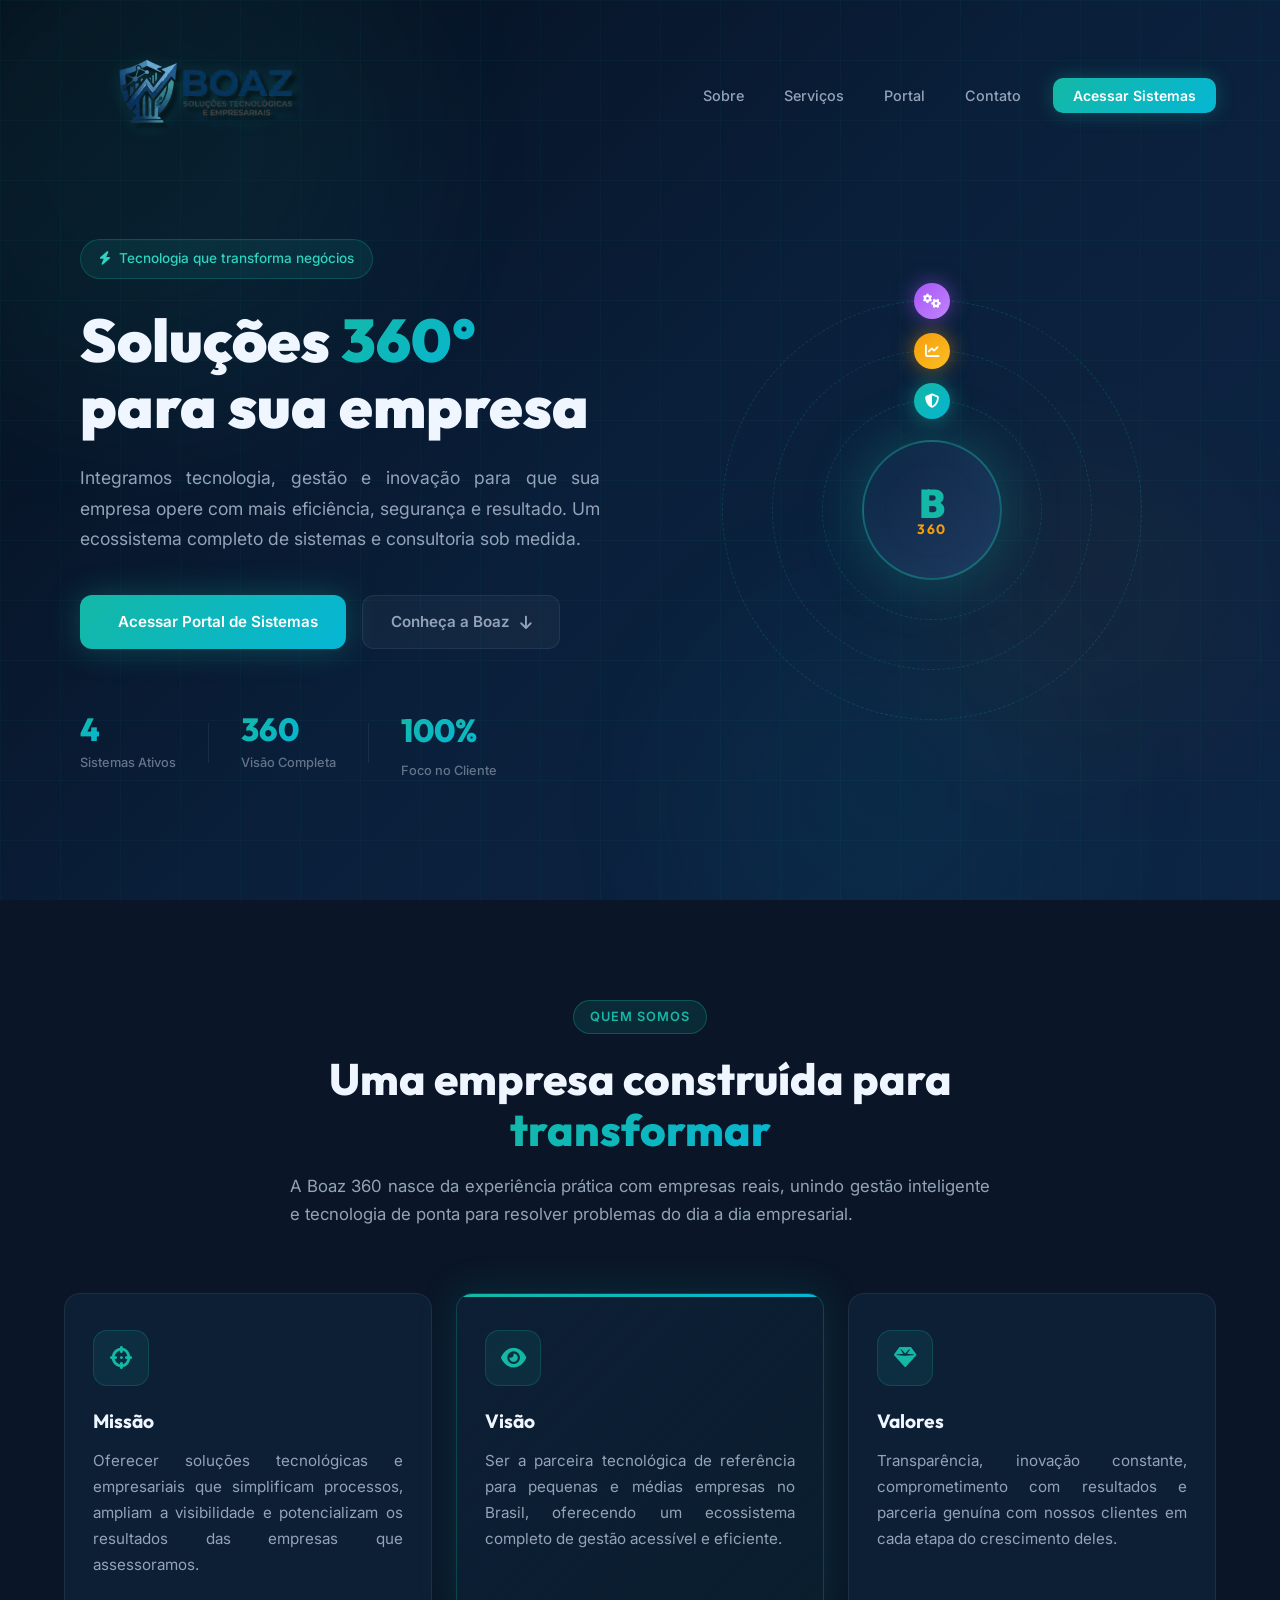
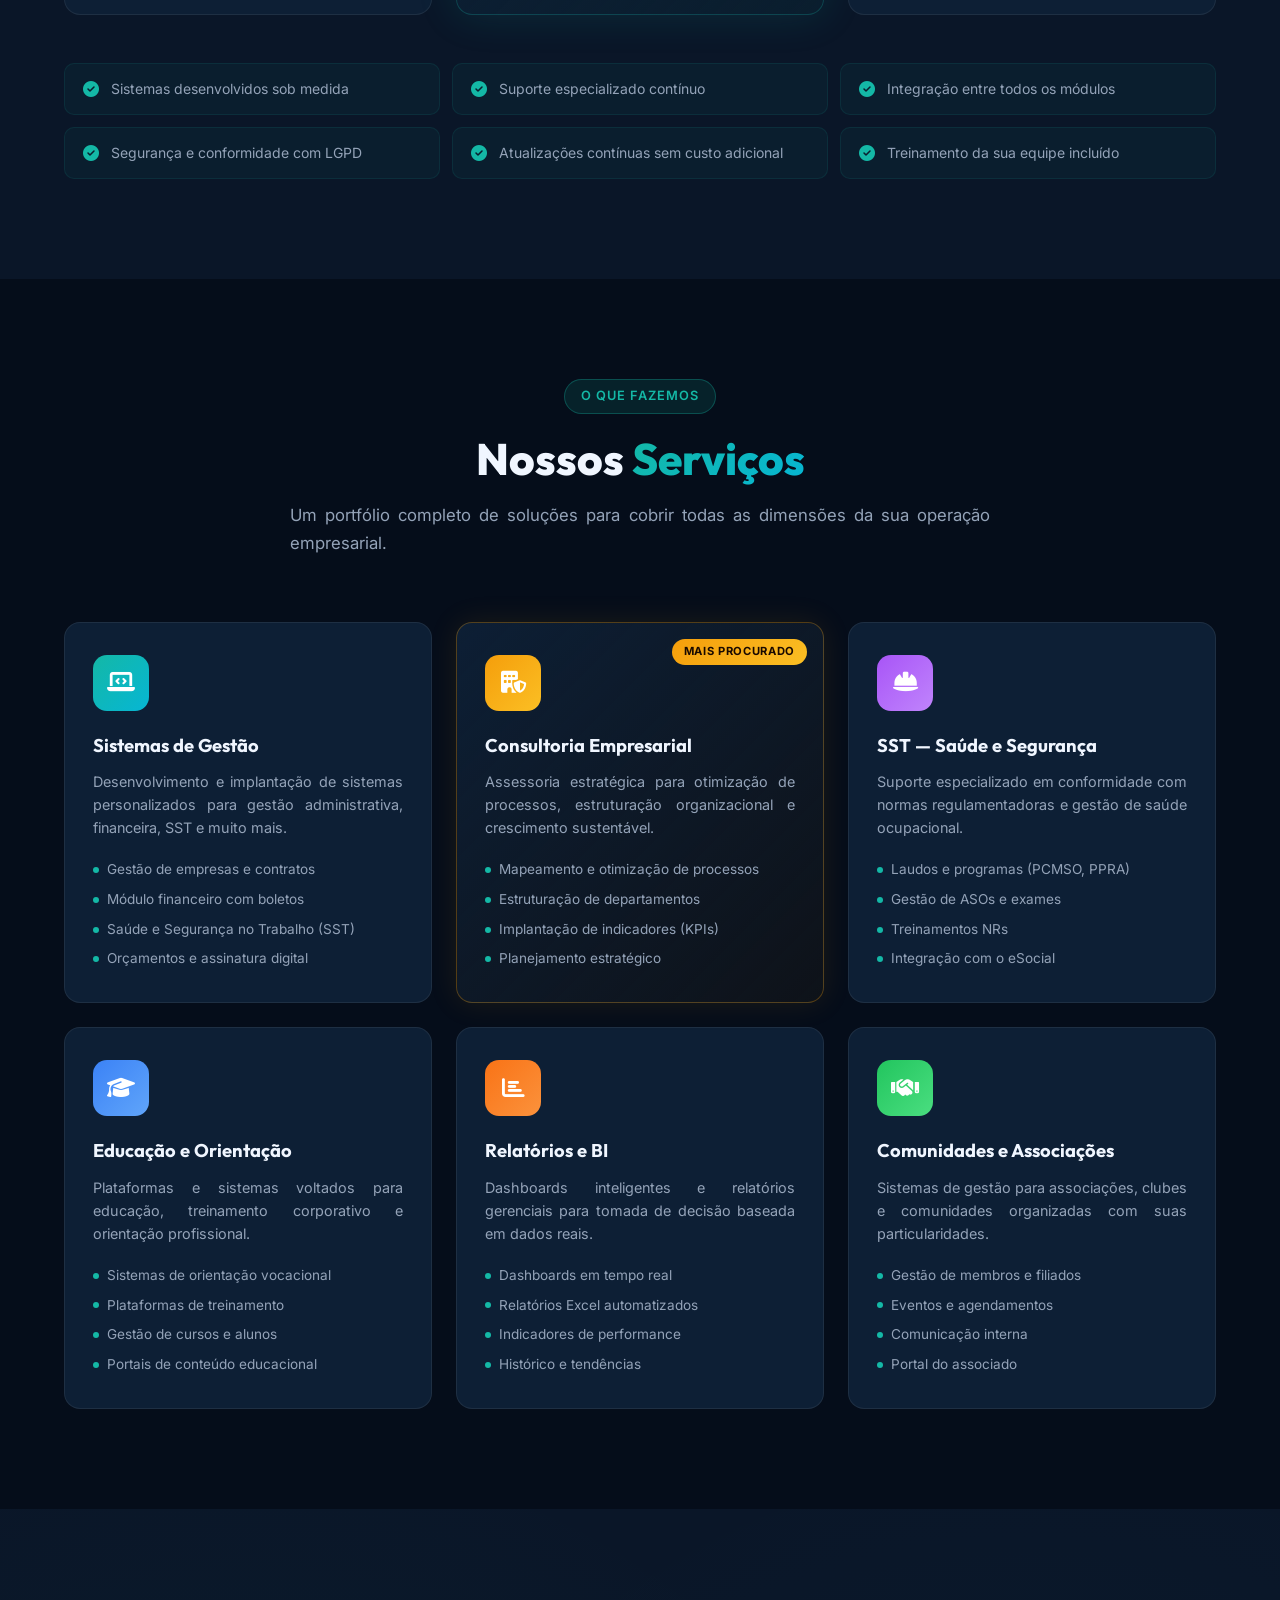
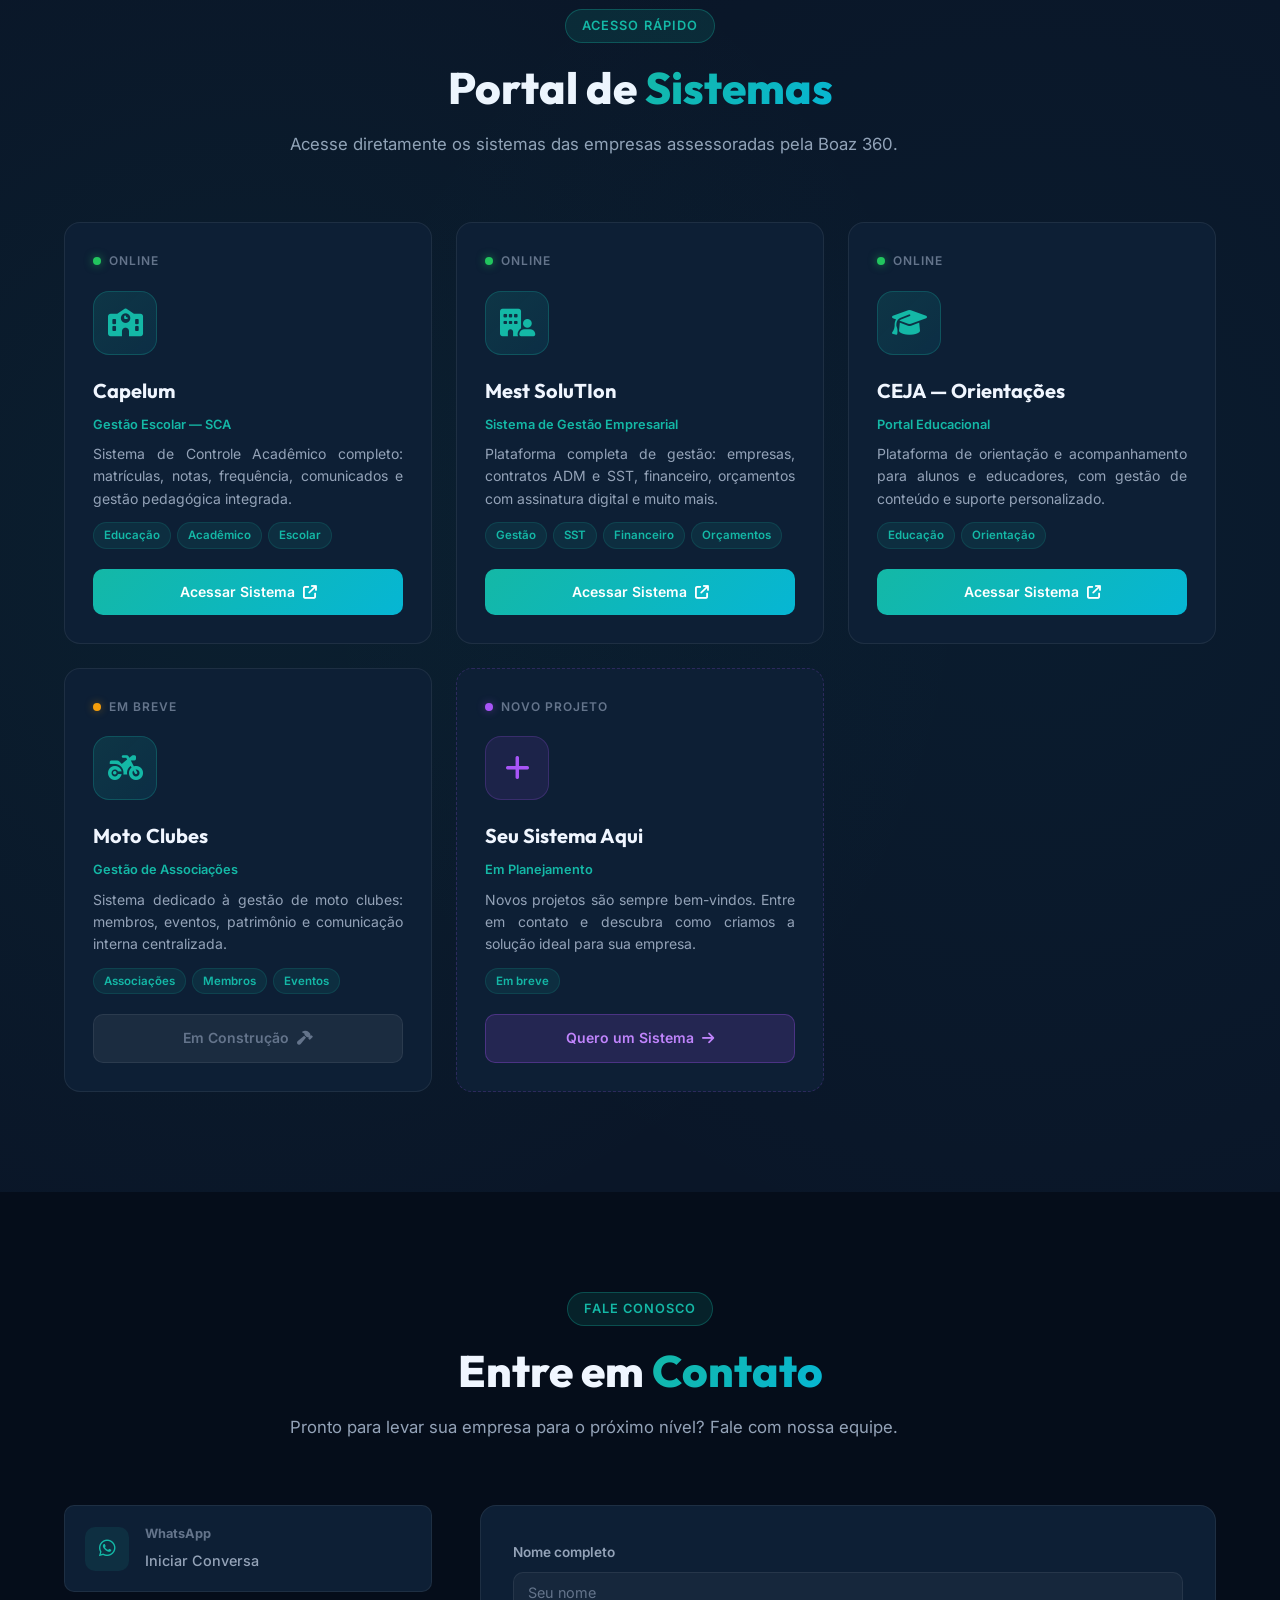
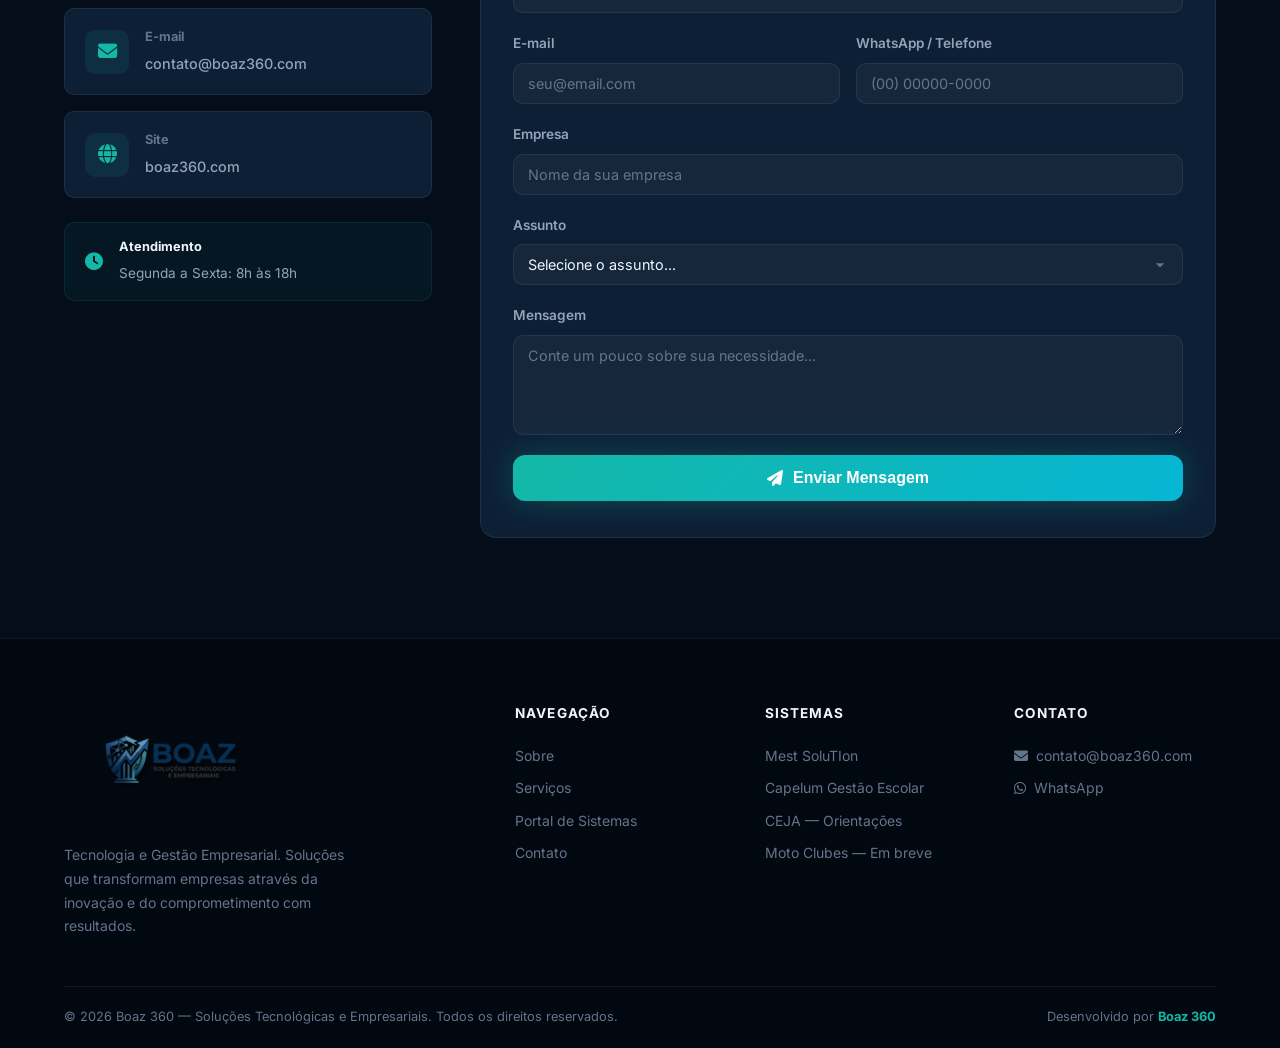
==== commit 8ef0c43c: "Ajuste de layout e reordenação dos sistemas" ====
--- a/index.html
+++ b/index.html
@@ -1,18 +1,23 @@
 <!DOCTYPE html>
 <html lang="pt-BR">
+
 <head>
   <meta charset="UTF-8" />
   <meta name="viewport" content="width=device-width, initial-scale=1.0" />
   <title>Boaz 360 — Tecnologia e Gestão Empresarial</title>
-  <meta name="description" content="Boaz 360 oferece soluções tecnológicas e empresariais integradas para empresas que buscam crescimento, eficiência e inovação." />
+  <meta name="description"
+    content="Boaz 360 oferece soluções tecnológicas e empresariais integradas para empresas que buscam crescimento, eficiência e inovação." />
   <meta name="keywords" content="gestão empresarial, tecnologia, SST, sistema de gestão, consultoria, Boaz 360" />
   <link rel="preconnect" href="https://fonts.googleapis.com" />
   <link rel="preconnect" href="https://fonts.gstatic.com" crossorigin />
-  <link href="https://fonts.googleapis.com/css2?family=Inter:wght@300;400;500;600;700;800;900&family=Outfit:wght@400;600;700;800;900&display=swap" rel="stylesheet" />
+  <link
+    href="https://fonts.googleapis.com/css2?family=Inter:wght@300;400;500;600;700;800;900&family=Outfit:wght@400;600;700;800;900&display=swap"
+    rel="stylesheet" />
   <link rel="stylesheet" href="https://cdnjs.cloudflare.com/ajax/libs/font-awesome/6.5.0/css/all.min.css" />
   <link rel="stylesheet" href="styles.css" />
   <link rel="icon" href="logo-boaz.png" />
 </head>
+
 <body>
 
   <!-- NAVBAR -->
@@ -41,24 +46,42 @@
     <div class="hero-content">
       <div class="hero-badge"><i class="fa-solid fa-bolt"></i> Tecnologia que transforma negócios</div>
       <h1 class="hero-title">Soluções <span class="gradient-text">360°</span><br />para sua empresa</h1>
-      <p class="hero-subtitle">Integramos tecnologia, gestão e inovação para que sua empresa opere com mais eficiência, segurança e resultado. Um ecossistema completo de sistemas e consultoria sob medida.</p>
+      <p class="hero-subtitle">Integramos tecnologia, gestão e inovação para que sua empresa opere com mais eficiência,
+        segurança e resultado. Um ecossistema completo de sistemas e consultoria sob medida.</p>
       <div class="hero-actions">
         <a href="#sistemas" class="btn-primary"><i class="fa-solid fa-grid-2"></i> Acessar Portal de Sistemas</a>
         <a href="#sobre" class="btn-ghost">Conheça a Boaz <i class="fa-solid fa-arrow-down"></i></a>
       </div>
       <div class="hero-stats">
-        <div class="stat-item"><span class="stat-number" data-target="4">0</span><span class="stat-label">Sistemas Ativos</span></div>
+        <div class="stat-item">
+          <div><span class="stat-number" data-target="4">0</span></div>
+          <span class="stat-label">Sistemas Ativos</span>
+        </div>
         <div class="stat-divider"></div>
-        <div class="stat-item"><span class="stat-number" data-target="360">0</span><span class="stat-label">Visão Completa</span></div>
+        <div class="stat-item">
+          <div><span class="stat-number" data-target="360">0</span></div>
+          <span class="stat-label">Visão Completa</span>
+        </div>
         <div class="stat-divider"></div>
-        <div class="stat-item"><span class="stat-number" data-target="100">0</span><span class="stat-suffix">%</span><span class="stat-label">Foco no Cliente</span></div>
+        <div class="stat-item">
+          <div><span class="stat-number" data-target="100">0</span><span class="stat-suffix">%</span></div>
+          <span class="stat-label">Foco no Cliente</span>
+        </div>
       </div>
     </div>
     <div class="hero-visual">
-      <div class="orbit-ring orbit-ring-1"><div class="orbit-dot orbit-dot-1"><i class="fa-solid fa-shield-halved"></i></div></div>
-      <div class="orbit-ring orbit-ring-2"><div class="orbit-dot orbit-dot-2"><i class="fa-solid fa-chart-line"></i></div></div>
-      <div class="orbit-ring orbit-ring-3"><div class="orbit-dot orbit-dot-3"><i class="fa-solid fa-gears"></i></div></div>
-      <div class="orbit-center"><div class="orbit-logo"><span class="ol-b">B</span><span class="ol-360">360</span></div></div>
+      <div class="orbit-ring orbit-ring-1">
+        <div class="orbit-dot orbit-dot-1"><i class="fa-solid fa-shield-halved"></i></div>
+      </div>
+      <div class="orbit-ring orbit-ring-2">
+        <div class="orbit-dot orbit-dot-2"><i class="fa-solid fa-chart-line"></i></div>
+      </div>
+      <div class="orbit-ring orbit-ring-3">
+        <div class="orbit-dot orbit-dot-3"><i class="fa-solid fa-gears"></i></div>
+      </div>
+      <div class="orbit-center">
+        <div class="orbit-logo"><span class="ol-b">B</span><span class="ol-360">360</span></div>
+      </div>
     </div>
   </section>
 
@@ -68,32 +91,42 @@
       <div class="section-header">
         <span class="section-badge">Quem Somos</span>
         <h2 class="section-title">Uma empresa construída para <span class="gradient-text">transformar</span></h2>
-        <p class="section-subtitle">A Boaz 360 nasce da experiência prática com empresas reais, unindo gestão inteligente e tecnologia de ponta para resolver problemas do dia a dia empresarial.</p>
+        <p class="section-subtitle">A Boaz 360 nasce da experiência prática com empresas reais, unindo gestão
+          inteligente e tecnologia de ponta para resolver problemas do dia a dia empresarial.</p>
       </div>
       <div class="sobre-grid">
         <div class="sobre-card">
           <div class="sobre-icon"><i class="fa-solid fa-crosshairs"></i></div>
           <h3>Missão</h3>
-          <p>Oferecer soluções tecnológicas e empresariais que simplificam processos, ampliam a visibilidade e potencializam os resultados das empresas que assessoramos.</p>
+          <p>Oferecer soluções tecnológicas e empresariais que simplificam processos, ampliam a visibilidade e
+            potencializam os resultados das empresas que assessoramos.</p>
         </div>
         <div class="sobre-card featured">
           <div class="sobre-icon"><i class="fa-solid fa-eye"></i></div>
           <h3>Visão</h3>
-          <p>Ser a parceira tecnológica de referência para pequenas e médias empresas no Brasil, oferecendo um ecossistema completo de gestão acessível e eficiente.</p>
+          <p>Ser a parceira tecnológica de referência para pequenas e médias empresas no Brasil, oferecendo um
+            ecossistema completo de gestão acessível e eficiente.</p>
         </div>
         <div class="sobre-card">
           <div class="sobre-icon"><i class="fa-solid fa-gem"></i></div>
           <h3>Valores</h3>
-          <p>Transparência, inovação constante, comprometimento com resultados e parceria genuína com nossos clientes em cada etapa do crescimento deles.</p>
+          <p>Transparência, inovação constante, comprometimento com resultados e parceria genuína com nossos clientes em
+            cada etapa do crescimento deles.</p>
         </div>
       </div>
       <div class="sobre-diferenciais">
-        <div class="diferencial-item"><i class="fa-solid fa-circle-check"></i><span>Sistemas desenvolvidos sob medida</span></div>
-        <div class="diferencial-item"><i class="fa-solid fa-circle-check"></i><span>Suporte especializado contínuo</span></div>
-        <div class="diferencial-item"><i class="fa-solid fa-circle-check"></i><span>Integração entre todos os módulos</span></div>
-        <div class="diferencial-item"><i class="fa-solid fa-circle-check"></i><span>Segurança e conformidade com LGPD</span></div>
-        <div class="diferencial-item"><i class="fa-solid fa-circle-check"></i><span>Atualizações contínuas sem custo adicional</span></div>
-        <div class="diferencial-item"><i class="fa-solid fa-circle-check"></i><span>Treinamento da sua equipe incluído</span></div>
+        <div class="diferencial-item"><i class="fa-solid fa-circle-check"></i><span>Sistemas desenvolvidos sob
+            medida</span></div>
+        <div class="diferencial-item"><i class="fa-solid fa-circle-check"></i><span>Suporte especializado
+            contínuo</span></div>
+        <div class="diferencial-item"><i class="fa-solid fa-circle-check"></i><span>Integração entre todos os
+            módulos</span></div>
+        <div class="diferencial-item"><i class="fa-solid fa-circle-check"></i><span>Segurança e conformidade com
+            LGPD</span></div>
+        <div class="diferencial-item"><i class="fa-solid fa-circle-check"></i><span>Atualizações contínuas sem custo
+            adicional</span></div>
+        <div class="diferencial-item"><i class="fa-solid fa-circle-check"></i><span>Treinamento da sua equipe
+            incluído</span></div>
       </div>
     </div>
   </section>
@@ -104,13 +137,15 @@
       <div class="section-header">
         <span class="section-badge">O que fazemos</span>
         <h2 class="section-title">Nossos <span class="gradient-text">Serviços</span></h2>
-        <p class="section-subtitle">Um portfólio completo de soluções para cobrir todas as dimensões da sua operação empresarial.</p>
+        <p class="section-subtitle">Um portfólio completo de soluções para cobrir todas as dimensões da sua operação
+          empresarial.</p>
       </div>
       <div class="servicos-grid">
         <div class="servico-card">
           <div class="servico-icon teal"><i class="fa-solid fa-laptop-code"></i></div>
           <h3>Sistemas de Gestão</h3>
-          <p>Desenvolvimento e implantação de sistemas personalizados para gestão administrativa, financeira, SST e muito mais.</p>
+          <p>Desenvolvimento e implantação de sistemas personalizados para gestão administrativa, financeira, SST e
+            muito mais.</p>
           <ul class="servico-list">
             <li>Gestão de empresas e contratos</li>
             <li>Módulo financeiro com boletos</li>
@@ -122,7 +157,8 @@
           <div class="servico-badge-top">Mais Procurado</div>
           <div class="servico-icon gold"><i class="fa-solid fa-building-shield"></i></div>
           <h3>Consultoria Empresarial</h3>
-          <p>Assessoria estratégica para otimização de processos, estruturação organizacional e crescimento sustentável.</p>
+          <p>Assessoria estratégica para otimização de processos, estruturação organizacional e crescimento sustentável.
+          </p>
           <ul class="servico-list">
             <li>Mapeamento e otimização de processos</li>
             <li>Estruturação de departamentos</li>
@@ -190,14 +226,32 @@
       <div class="sistemas-grid">
         <div class="sistema-card active">
           <div class="sistema-status"><span class="status-dot active"></span> Online</div>
+          <div class="sistema-icon"><i class="fa-solid fa-school"></i></div>
+          <div class="sistema-info">
+            <h3 class="sistema-name">Capelum</h3>
+            <p class="sistema-empresa">Gestão Escolar — SCA</p>
+            <p class="sistema-desc">Sistema de Controle Acadêmico completo: matrículas, notas, frequência, comunicados e
+              gestão pedagógica integrada.</p>
+            <div class="sistema-tags"><span class="tag">Educação</span><span class="tag">Acadêmico</span><span
+                class="tag">Escolar</span></div>
+          </div>
+          <a href="https://www.capelum.com/login/?next=/" target="_blank" rel="noopener noreferrer"
+            class="sistema-btn">Acessar Sistema <i class="fa-solid fa-arrow-up-right-from-square"></i></a>
+        </div>
+
+        <div class="sistema-card active">
+          <div class="sistema-status"><span class="status-dot active"></span> Online</div>
           <div class="sistema-icon"><i class="fa-solid fa-building-user"></i></div>
           <div class="sistema-info">
             <h3 class="sistema-name">Mest SoluTIon</h3>
             <p class="sistema-empresa">Sistema de Gestão Empresarial</p>
-            <p class="sistema-desc">Plataforma completa de gestão: empresas, contratos ADM e SST, financeiro, orçamentos com assinatura digital e muito mais.</p>
-            <div class="sistema-tags"><span class="tag">Gestão</span><span class="tag">SST</span><span class="tag">Financeiro</span><span class="tag">Orçamentos</span></div>
-          </div>
-          <a href="https://mest.boaz360.com/login/" target="_blank" rel="noopener noreferrer" class="sistema-btn">Acessar Sistema <i class="fa-solid fa-arrow-up-right-from-square"></i></a>
+            <p class="sistema-desc">Plataforma completa de gestão: empresas, contratos ADM e SST, financeiro, orçamentos
+              com assinatura digital e muito mais.</p>
+            <div class="sistema-tags"><span class="tag">Gestão</span><span class="tag">SST</span><span
+                class="tag">Financeiro</span><span class="tag">Orçamentos</span></div>
+          </div>
+          <a href="https://mest.boaz360.com/login/" target="_blank" rel="noopener noreferrer"
+            class="sistema-btn">Acessar Sistema <i class="fa-solid fa-arrow-up-right-from-square"></i></a>
         </div>
 
         <div class="sistema-card active">
@@ -206,10 +260,12 @@
           <div class="sistema-info">
             <h3 class="sistema-name">CEJA — Orientações</h3>
             <p class="sistema-empresa">Portal Educacional</p>
-            <p class="sistema-desc">Plataforma de orientação e acompanhamento para alunos e educadores, com gestão de conteúdo e suporte personalizado.</p>
+            <p class="sistema-desc">Plataforma de orientação e acompanhamento para alunos e educadores, com gestão de
+              conteúdo e suporte personalizado.</p>
             <div class="sistema-tags"><span class="tag">Educação</span><span class="tag">Orientação</span></div>
           </div>
-          <a href="ceja-orientacao/" target="_blank" rel="noopener noreferrer" class="sistema-btn">Acessar Sistema <i class="fa-solid fa-arrow-up-right-from-square"></i></a>
+          <a href="ceja-orientacao/" target="_blank" rel="noopener noreferrer" class="sistema-btn">Acessar Sistema <i
+              class="fa-solid fa-arrow-up-right-from-square"></i></a>
         </div>
 
         <div class="sistema-card building">
@@ -218,22 +274,12 @@
           <div class="sistema-info">
             <h3 class="sistema-name">Moto Clubes</h3>
             <p class="sistema-empresa">Gestão de Associações</p>
-            <p class="sistema-desc">Sistema dedicado à gestão de moto clubes: membros, eventos, patrimônio e comunicação interna centralizada.</p>
-            <div class="sistema-tags"><span class="tag">Associações</span><span class="tag">Membros</span><span class="tag">Eventos</span></div>
+            <p class="sistema-desc">Sistema dedicado à gestão de moto clubes: membros, eventos, patrimônio e comunicação
+              interna centralizada.</p>
+            <div class="sistema-tags"><span class="tag">Associações</span><span class="tag">Membros</span><span
+                class="tag">Eventos</span></div>
           </div>
           <div class="sistema-btn disabled">Em Construção <i class="fa-solid fa-hammer"></i></div>
-        </div>
-
-        <div class="sistema-card active">
-          <div class="sistema-status"><span class="status-dot active"></span> Online</div>
-          <div class="sistema-icon"><i class="fa-solid fa-school"></i></div>
-          <div class="sistema-info">
-            <h3 class="sistema-name">Capelum</h3>
-            <p class="sistema-empresa">Gestão Escolar — SCA</p>
-            <p class="sistema-desc">Sistema de Controle Acadêmico completo: matrículas, notas, frequência, comunicados e gestão pedagógica integrada.</p>
-            <div class="sistema-tags"><span class="tag">Educação</span><span class="tag">Acadêmico</span><span class="tag">Escolar</span></div>
-          </div>
-          <a href="https://www.capelum.com/login/?next=/" target="_blank" rel="noopener noreferrer" class="sistema-btn">Acessar Sistema <i class="fa-solid fa-arrow-up-right-from-square"></i></a>
         </div>
 
         <div class="sistema-card future">
@@ -242,7 +288,8 @@
           <div class="sistema-info">
             <h3 class="sistema-name">Seu Sistema Aqui</h3>
             <p class="sistema-empresa">Em Planejamento</p>
-            <p class="sistema-desc">Novos projetos são sempre bem-vindos. Entre em contato e descubra como criamos a solução ideal para sua empresa.</p>
+            <p class="sistema-desc">Novos projetos são sempre bem-vindos. Entre em contato e descubra como criamos a
+              solução ideal para sua empresa.</p>
             <div class="sistema-tags"><span class="tag">Em breve</span></div>
           </div>
           <a href="#contato" class="sistema-btn future-btn">Quero um Sistema <i class="fa-solid fa-arrow-right"></i></a>
@@ -263,15 +310,22 @@
         <div class="contato-info">
           <div class="info-card">
             <div class="info-icon"><i class="fa-brands fa-whatsapp"></i></div>
-            <div><h4>WhatsApp</h4><a href="https://wa.me/5521964454332" target="_blank" rel="noopener noreferrer">Iniciar Conversa</a></div>
+            <div>
+              <h4>WhatsApp</h4><a href="https://wa.me/5521964454332" target="_blank" rel="noopener noreferrer">Iniciar
+                Conversa</a>
+            </div>
           </div>
           <div class="info-card">
             <div class="info-icon"><i class="fa-solid fa-envelope"></i></div>
-            <div><h4>E-mail</h4><a href="mailto:contato@boaz360.com">contato@boaz360.com</a></div>
+            <div>
+              <h4>E-mail</h4><a href="mailto:contato@boaz360.com">contato@boaz360.com</a>
+            </div>
           </div>
           <div class="info-card">
             <div class="info-icon"><i class="fa-solid fa-globe"></i></div>
-            <div><h4>Site</h4><a href="https://boaz360.com">boaz360.com</a></div>
+            <div>
+              <h4>Site</h4><a href="https://boaz360.com">boaz360.com</a>
+            </div>
           </div>
           <div class="contato-horario">
             <i class="fa-solid fa-clock"></i>
@@ -295,7 +349,8 @@
           </div>
           <div class="form-group">
             <label for="empresa_c">Empresa</label>
-            <input type="text" id="empresa_c" name="empresa" placeholder="Nome da sua empresa" autocomplete="organization" />
+            <input type="text" id="empresa_c" name="empresa" placeholder="Nome da sua empresa"
+              autocomplete="organization" />
           </div>
           <div class="form-group">
             <label for="assunto">Assunto</label>
@@ -310,7 +365,8 @@
           </div>
           <div class="form-group">
             <label for="mensagem">Mensagem</label>
-            <textarea id="mensagem" name="mensagem" rows="4" placeholder="Conte um pouco sobre sua necessidade..." required></textarea>
+            <textarea id="mensagem" name="mensagem" rows="4" placeholder="Conte um pouco sobre sua necessidade..."
+              required></textarea>
           </div>
           <button type="submit" class="btn-primary form-submit" id="submitBtn">
             <i class="fa-solid fa-paper-plane"></i> Enviar Mensagem
@@ -329,7 +385,8 @@
           <a href="#home" class="nav-logo">
             <img src="logo-boaz.png" alt="Boaz Soluções Tecnológicas e Empresariais" class="footer-logo-img" />
           </a>
-          <p>Tecnologia e Gestão Empresarial. Soluções que transformam empresas através da inovação e do comprometimento com resultados.</p>
+          <p>Tecnologia e Gestão Empresarial. Soluções que transformam empresas através da inovação e do comprometimento
+            com resultados.</p>
         </div>
         <div class="footer-links-col">
           <h4>Navegação</h4>
@@ -343,8 +400,10 @@
         <div class="footer-links-col">
           <h4>Sistemas</h4>
           <ul>
-            <li><a href="https://mest.boaz360.com/login/" target="_blank" rel="noopener noreferrer">Mest SoluTIon</a></li>
-            <li><a href="https://www.capelum.com/login/?next=/" target="_blank" rel="noopener noreferrer">Capelum Gestão Escolar</a></li>
+            <li><a href="https://mest.boaz360.com/login/" target="_blank" rel="noopener noreferrer">Mest SoluTIon</a>
+            </li>
+            <li><a href="https://www.capelum.com/login/?next=/" target="_blank" rel="noopener noreferrer">Capelum Gestão
+                Escolar</a></li>
             <li><a href="ceja-orientacao/" target="_blank" rel="noopener noreferrer">CEJA — Orientações</a></li>
             <li><a href="#sistemas">Moto Clubes — Em breve</a></li>
           </ul>
@@ -353,7 +412,8 @@
           <h4>Contato</h4>
           <ul>
             <li><a href="mailto:contato@boaz360.com"><i class="fa-solid fa-envelope"></i> contato@boaz360.com</a></li>
-            <li><a href="https://wa.me/5521964454332" target="_blank" rel="noopener noreferrer"><i class="fa-brands fa-whatsapp"></i> WhatsApp</a></li>
+            <li><a href="https://wa.me/5521964454332" target="_blank" rel="noopener noreferrer"><i
+                  class="fa-brands fa-whatsapp"></i> WhatsApp</a></li>
           </ul>
         </div>
       </div>
@@ -367,4 +427,5 @@
   <button class="back-to-top" id="backToTop" aria-label="Voltar ao topo"><i class="fa-solid fa-chevron-up"></i></button>
   <script src="script.js"></script>
 </body>
-</html>
+
+</html>
--- a/styles.css
+++ b/styles.css
@@ -105,7 +105,8 @@
 }
 
 .nav-logo { display: flex; align-items: center; }
-.nav-logo-img { height: 80px; width: auto; filter: drop-shadow(0 2px 8px rgba(20,184,166,0.2)); }
+.nav-logo-img { height: 160px; width: auto; max-width: 100%; object-fit: contain; filter: drop-shadow(0 2px 8px rgba(20,184,166,0.2)); transition: var(--transition); }
+.navbar.scrolled .nav-logo-img { height: 100px; }
 
 .nav-links {
   display: flex;
@@ -199,6 +200,9 @@
   font-size: 1.05rem;
   color: var(--text-secondary);
   line-height: 1.7;
+  text-align: justify;
+  hyphens: auto;
+  -webkit-hyphens: auto;
 }
 
 /* ── BUTTONS ─────────────────────────────────────────────── */
@@ -251,7 +255,7 @@
   grid-template-columns: 1fr 1fr;
   align-items: center;
   gap: 48px;
-  padding: 120px 80px 80px;
+  padding: 220px 80px 100px;
   background: var(--gradient-hero);
   overflow: hidden;
 }
@@ -310,6 +314,9 @@
   line-height: 1.75;
   max-width: 520px;
   margin-bottom: 40px;
+  text-align: justify;
+  hyphens: auto;
+  -webkit-hyphens: auto;
   animation: fadeInUp 0.7s ease 0.2s both;
 }
 
@@ -494,7 +501,7 @@
   margin-bottom: 12px;
 }
 
-.sobre-card p { color: var(--text-secondary); line-height: 1.7; font-size: 0.95rem; }
+.sobre-card p { color: var(--text-secondary); line-height: 1.7; font-size: 0.95rem; text-align: justify; hyphens: auto; -webkit-hyphens: auto; }
 
 .sobre-diferenciais {
   display: grid;
@@ -588,7 +595,7 @@
   margin-bottom: 10px;
 }
 
-.servico-card > p { color: var(--text-secondary); font-size: 0.9rem; line-height: 1.6; margin-bottom: 20px; }
+.servico-card > p { color: var(--text-secondary); font-size: 0.9rem; line-height: 1.6; margin-bottom: 20px; text-align: justify; hyphens: auto; -webkit-hyphens: auto; }
 
 .servico-list { display: flex; flex-direction: column; gap: 8px; }
 .servico-list li {
@@ -705,7 +712,7 @@
 
 .sistema-empresa { font-size: 0.8rem; color: var(--teal); font-weight: 600; }
 
-.sistema-desc { font-size: 0.875rem; color: var(--text-secondary); line-height: 1.6; }
+.sistema-desc { font-size: 0.875rem; color: var(--text-secondary); line-height: 1.6; text-align: justify; hyphens: auto; -webkit-hyphens: auto; }
 
 .sistema-tags { display: flex; gap: 6px; flex-wrap: wrap; margin-top: 4px; }
 
@@ -894,7 +901,7 @@
 }
 
 .footer-brand { display: flex; flex-direction: column; gap: 20px; }
-.footer-logo-img { height: 60px; width: auto; filter: brightness(0.9); }
+.footer-logo-img { height: 120px; width: auto; max-width: 100%; object-fit: contain; filter: brightness(0.9); }
 .footer-brand p { font-size: 0.875rem; color: var(--text-muted); line-height: 1.7; max-width: 300px; }
 
 .footer-links-col h4 {
@@ -960,7 +967,7 @@
 
 /* ── RESPONSIVE ──────────────────────────────────────────── */
 @media (max-width: 1024px) {
-  .hero { grid-template-columns: 1fr; padding: 120px 40px 80px; text-align: center; }
+  .hero { grid-template-columns: 1fr; padding: 220px 40px 80px; text-align: center; }
   .hero-visual { display: none; }
   .hero-actions, .hero-stats { justify-content: center; }
   .sobre-grid { grid-template-columns: 1fr 1fr; }
@@ -971,13 +978,16 @@
 @media (max-width: 768px) {
   section { padding: 72px 0; }
 
-  .nav-links { display: none; flex-direction: column; gap: 4px; position: fixed; top: 72px; left: 0; right: 0; padding: 16px; background: rgba(5,13,26,0.98); backdrop-filter: blur(20px); border-bottom: 1px solid var(--border); }
+  .nav-logo-img { height: 100px !important; }
+  .navbar.scrolled .nav-logo-img { height: 80px !important; }
+
+  .nav-links { display: none; flex-direction: column; gap: 4px; position: absolute; top: 100%; left: 0; right: 0; padding: 16px; background: rgba(5,13,26,0.98); backdrop-filter: blur(20px); border-bottom: 1px solid var(--border); box-shadow: 0 10px 30px rgba(0,0,0,0.5); }
   .nav-links.open { display: flex; }
   .nav-link, .nav-cta { width: 100%; text-align: center; padding: 12px; }
   .nav-cta { margin-left: 0; margin-top: 8px; }
   .nav-hamburger { display: flex; }
 
-  .hero { padding: 100px 24px 60px; }
+  .hero { padding: 180px 24px 60px; }
   .hero-subtitle { font-size: 1rem; }
   .hero-stats { gap: 20px; flex-wrap: wrap; justify-content: center; }
 
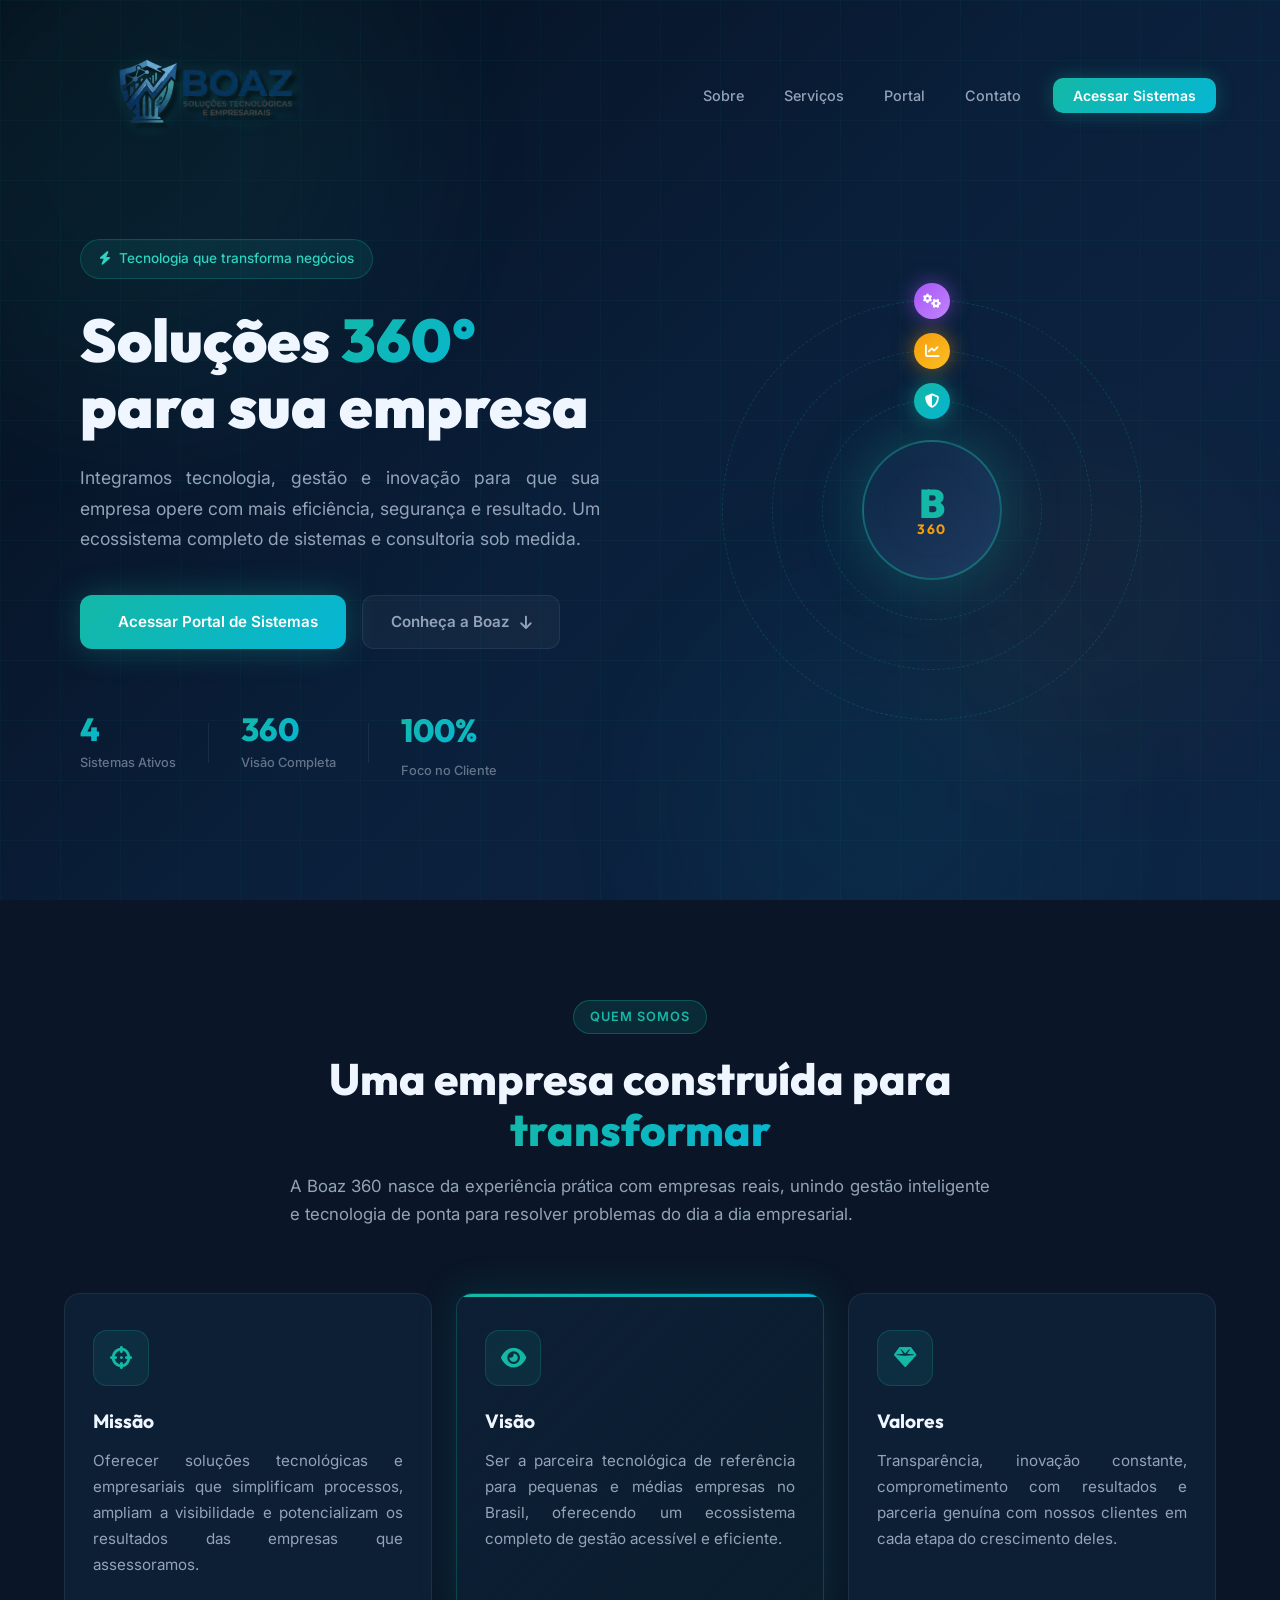
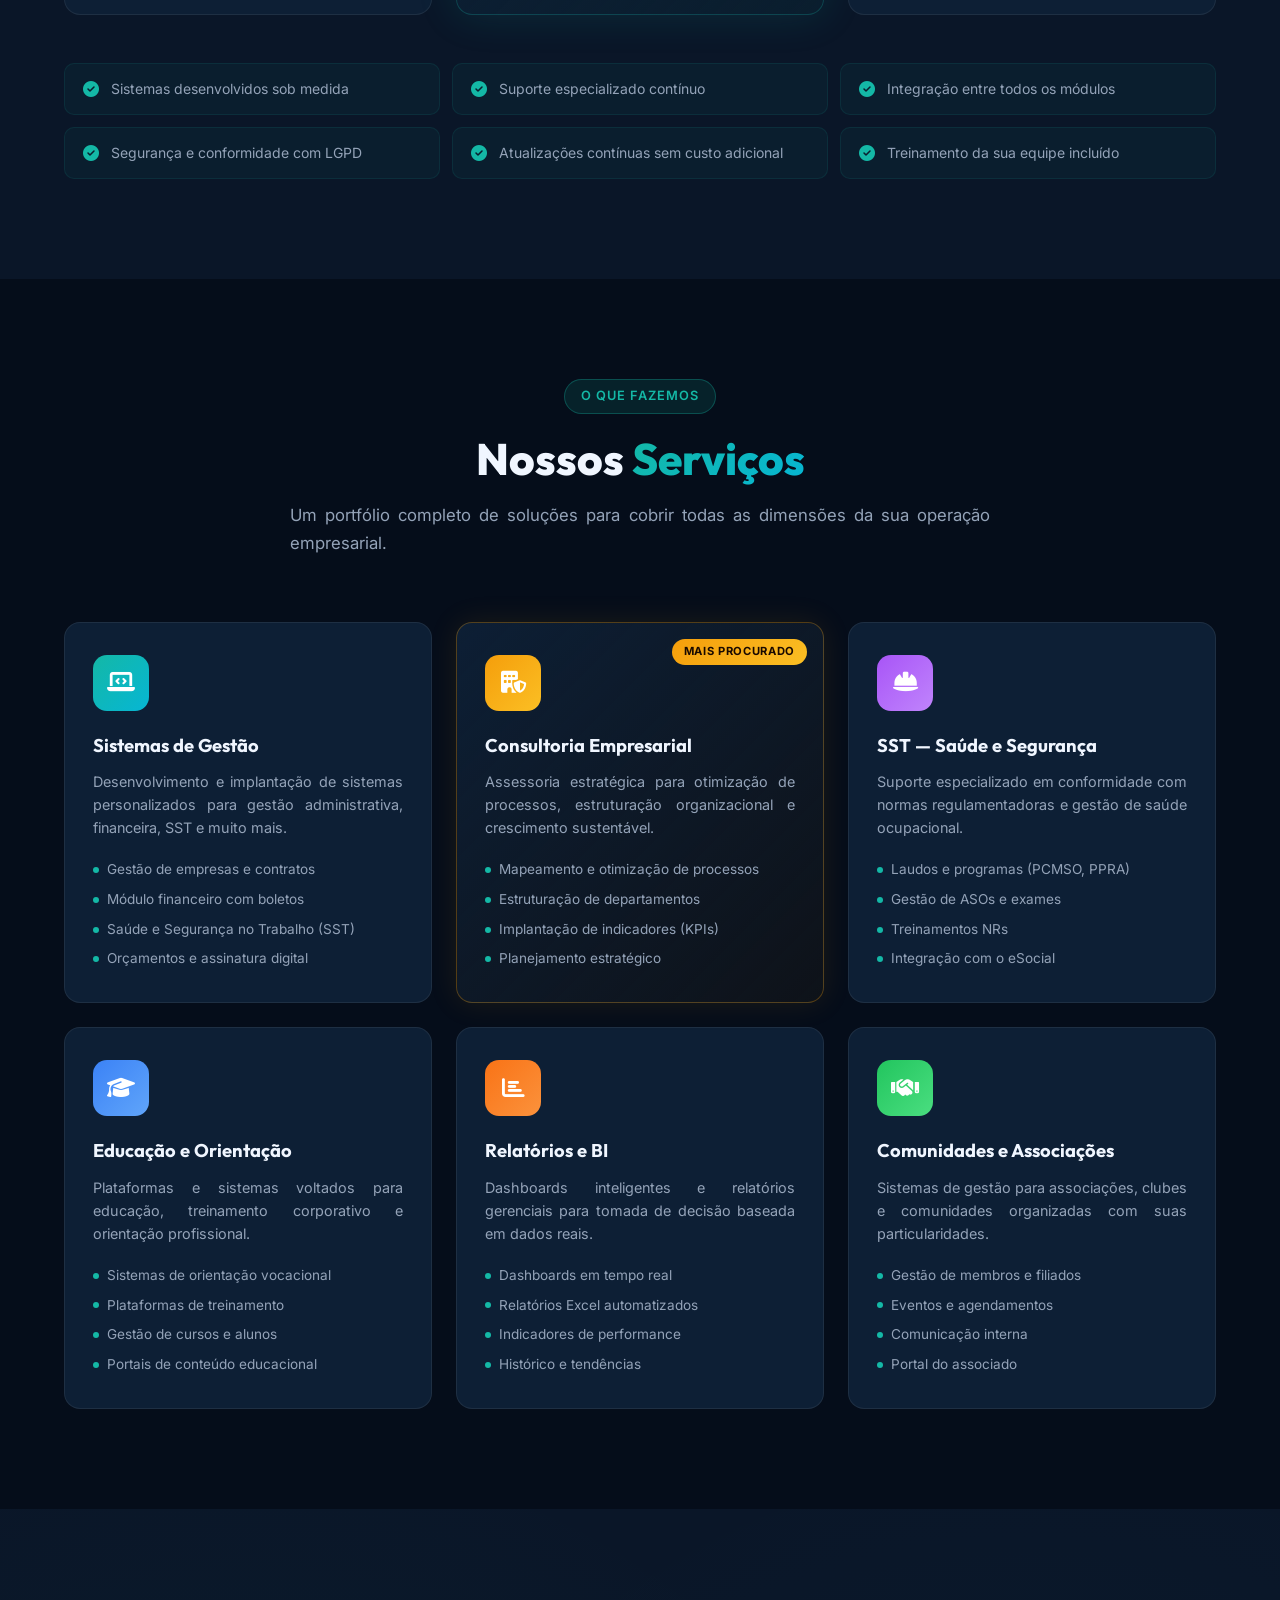
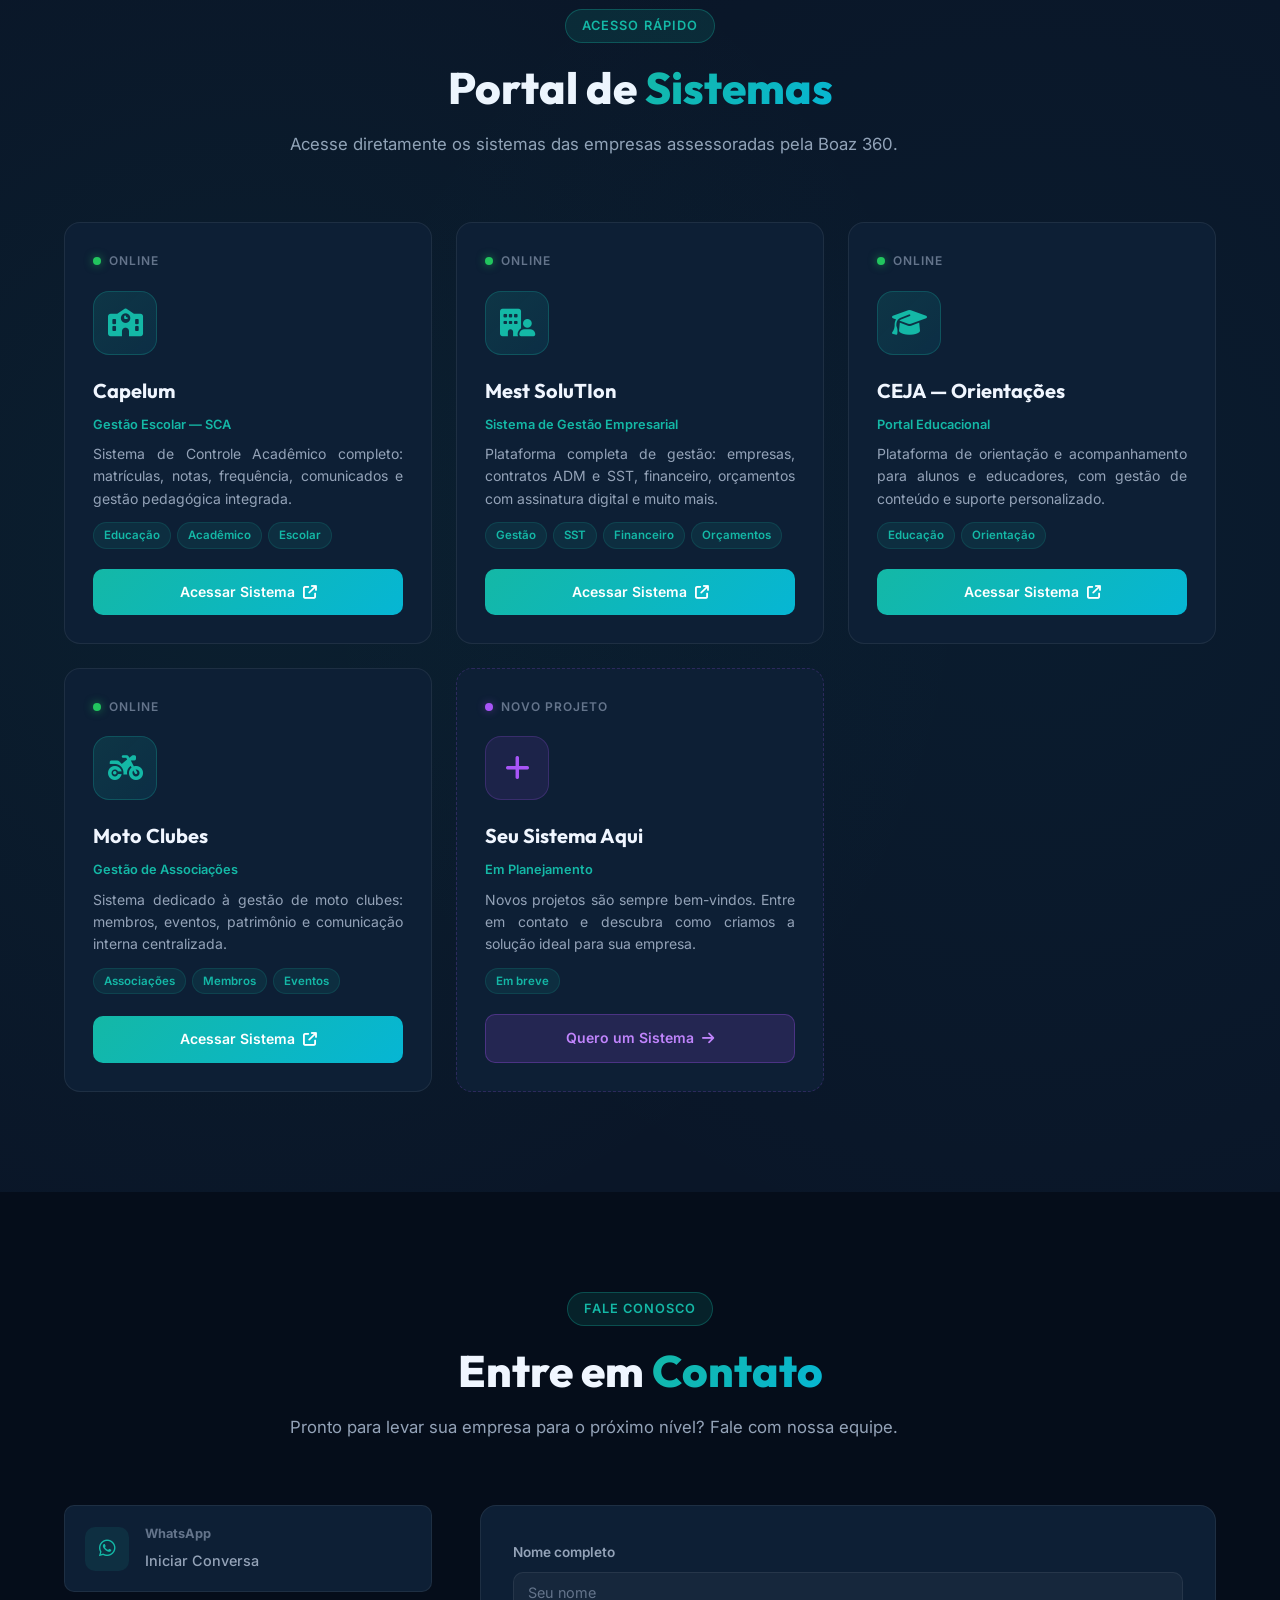
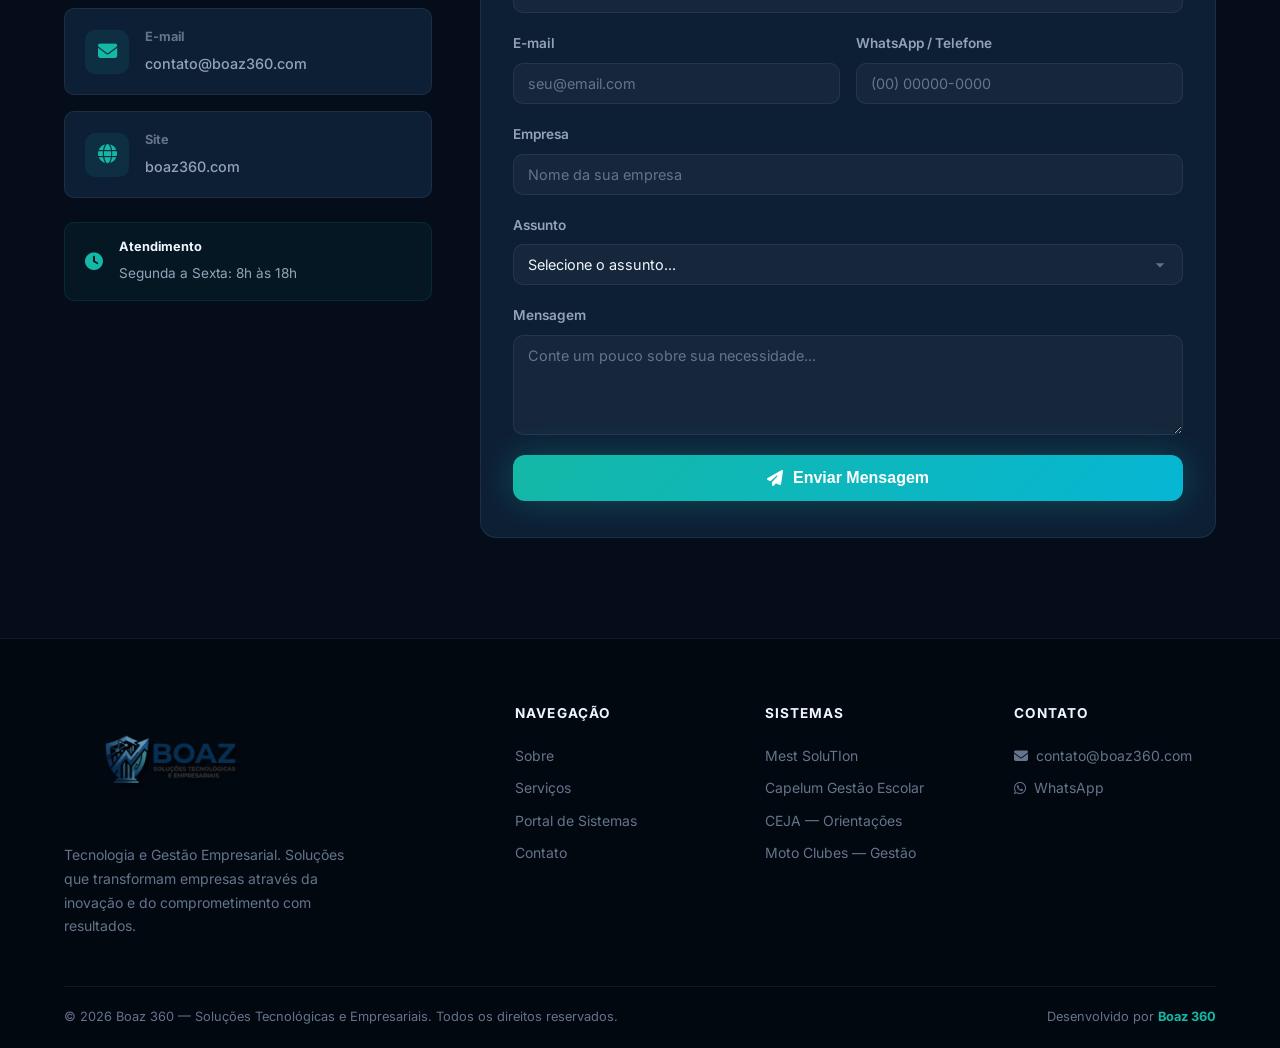
==== commit 920622d6: "feat: adiciona link do sistema Moto Clubes no portal" ====
--- a/index.html
+++ b/index.html
@@ -268,8 +268,8 @@
               class="fa-solid fa-arrow-up-right-from-square"></i></a>
         </div>
 
-        <div class="sistema-card building">
-          <div class="sistema-status"><span class="status-dot building"></span> Em Breve</div>
+        <div class="sistema-card active">
+          <div class="sistema-status"><span class="status-dot active"></span> Online</div>
           <div class="sistema-icon"><i class="fa-solid fa-motorcycle"></i></div>
           <div class="sistema-info">
             <h3 class="sistema-name">Moto Clubes</h3>
@@ -279,7 +279,8 @@
             <div class="sistema-tags"><span class="tag">Associações</span><span class="tag">Membros</span><span
                 class="tag">Eventos</span></div>
           </div>
-          <div class="sistema-btn disabled">Em Construção <i class="fa-solid fa-hammer"></i></div>
+          <a href="https://silviofreitasii.pythonanywhere.com/contas/login/?next=/" target="_blank" rel="noopener noreferrer"
+            class="sistema-btn">Acessar Sistema <i class="fa-solid fa-arrow-up-right-from-square"></i></a>
         </div>
 
         <div class="sistema-card future">
@@ -405,7 +406,7 @@
             <li><a href="https://www.capelum.com/login/?next=/" target="_blank" rel="noopener noreferrer">Capelum Gestão
                 Escolar</a></li>
             <li><a href="ceja-orientacao/" target="_blank" rel="noopener noreferrer">CEJA — Orientações</a></li>
-            <li><a href="#sistemas">Moto Clubes — Em breve</a></li>
+            <li><a href="https://silviofreitasii.pythonanywhere.com/contas/login/?next=/" target="_blank" rel="noopener noreferrer">Moto Clubes — Gestão</a></li>
           </ul>
         </div>
         <div class="footer-links-col">
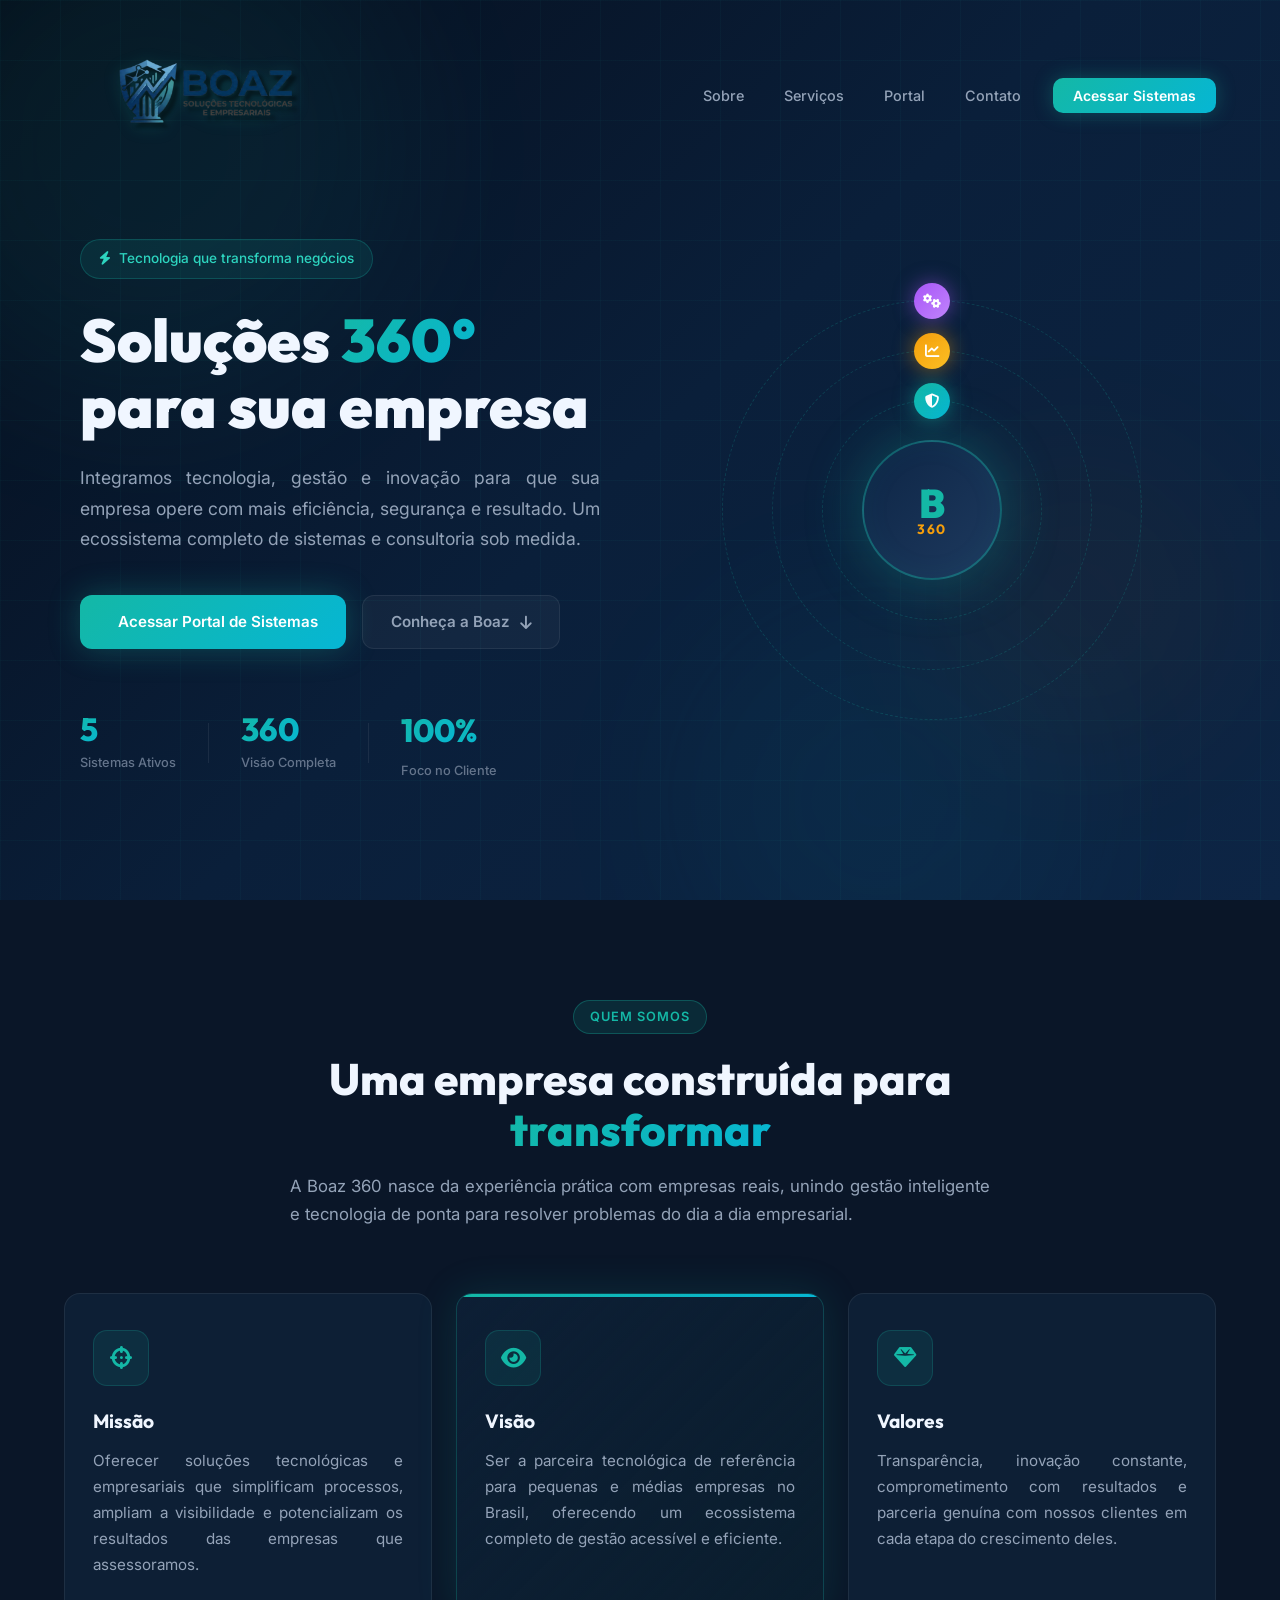
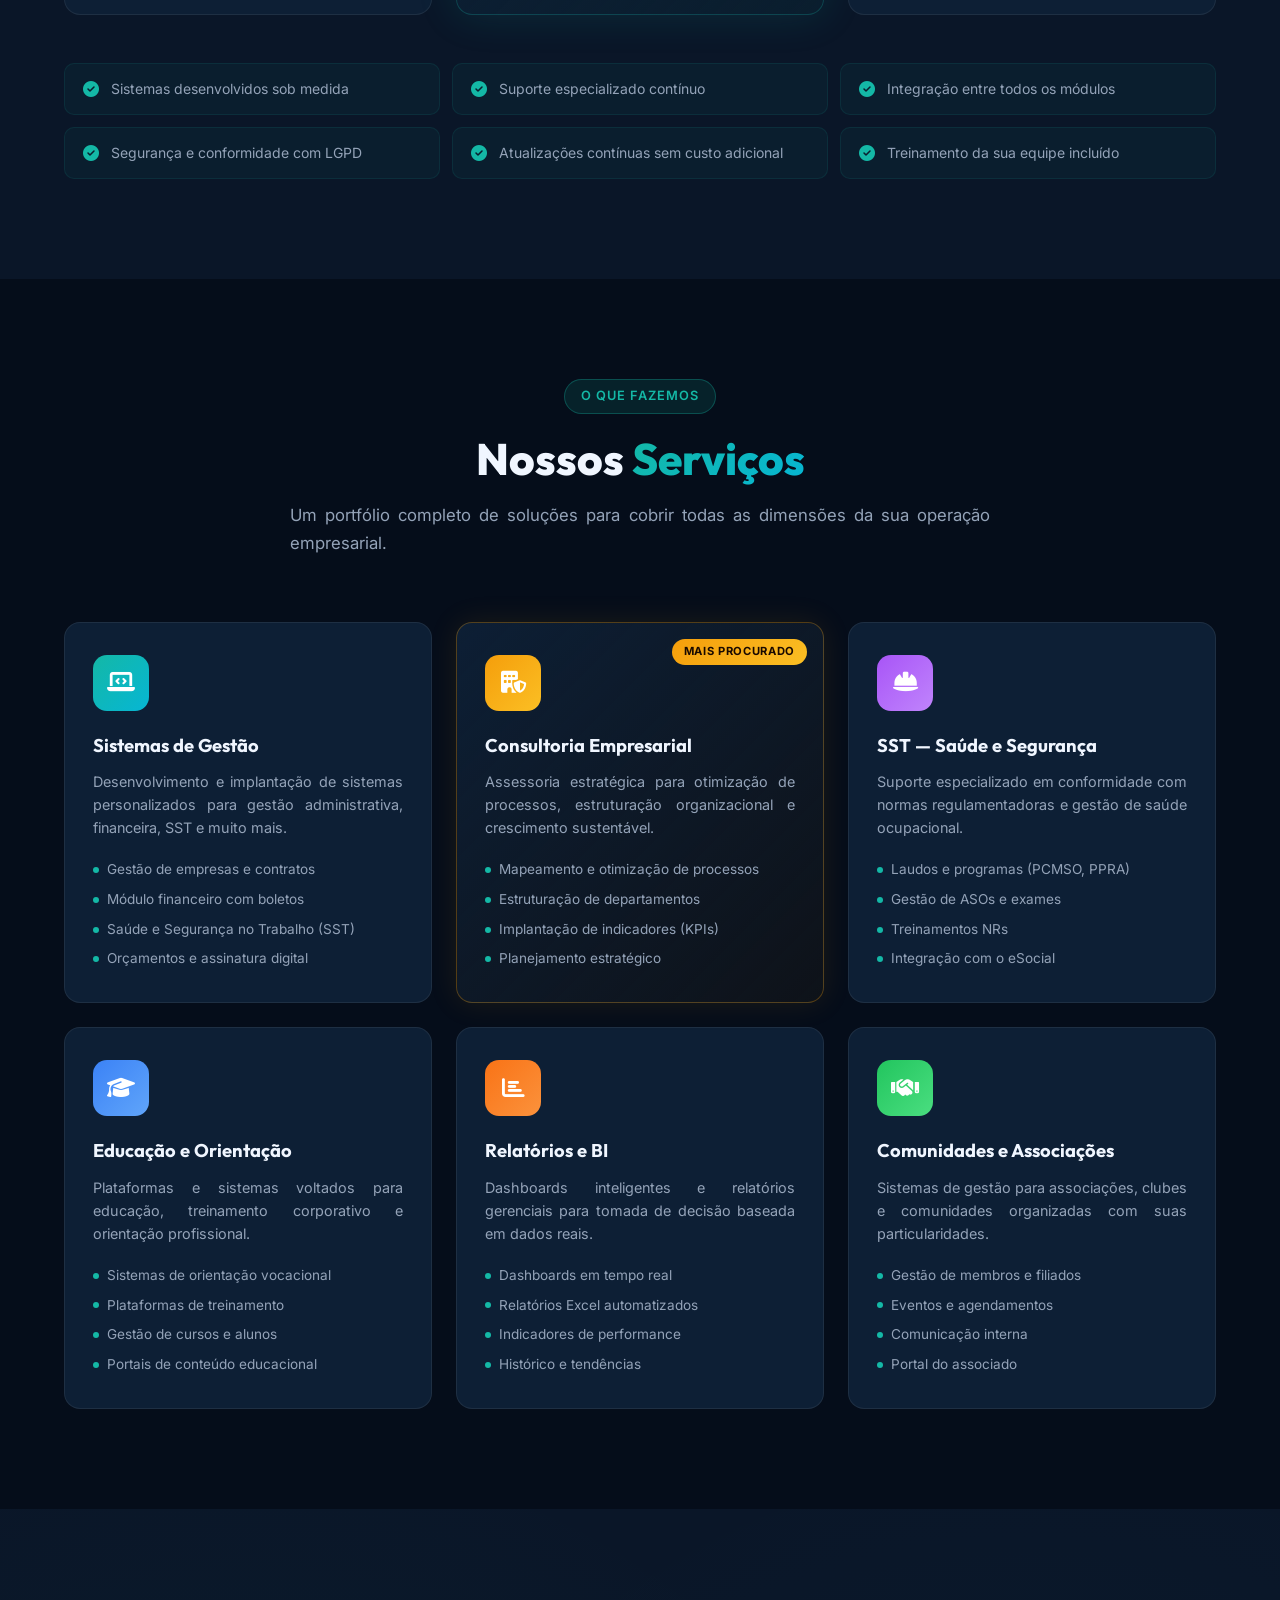
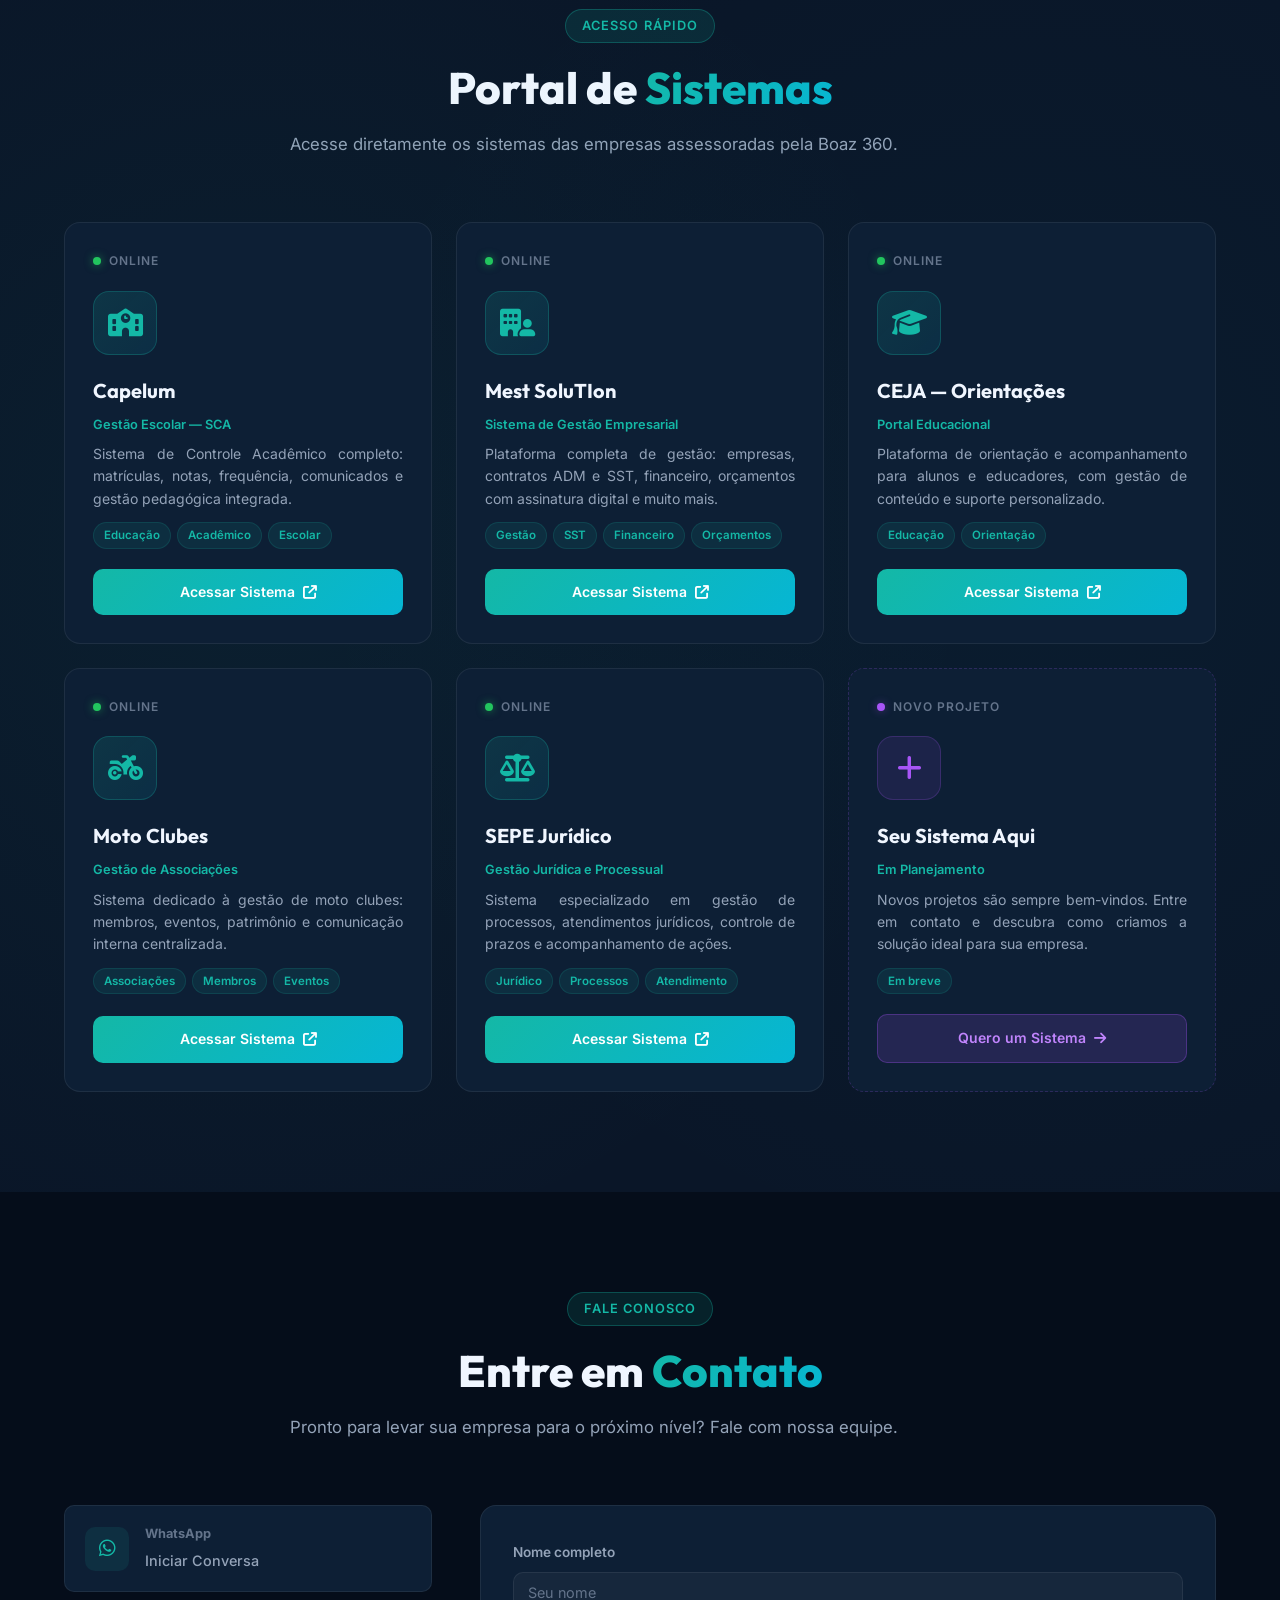
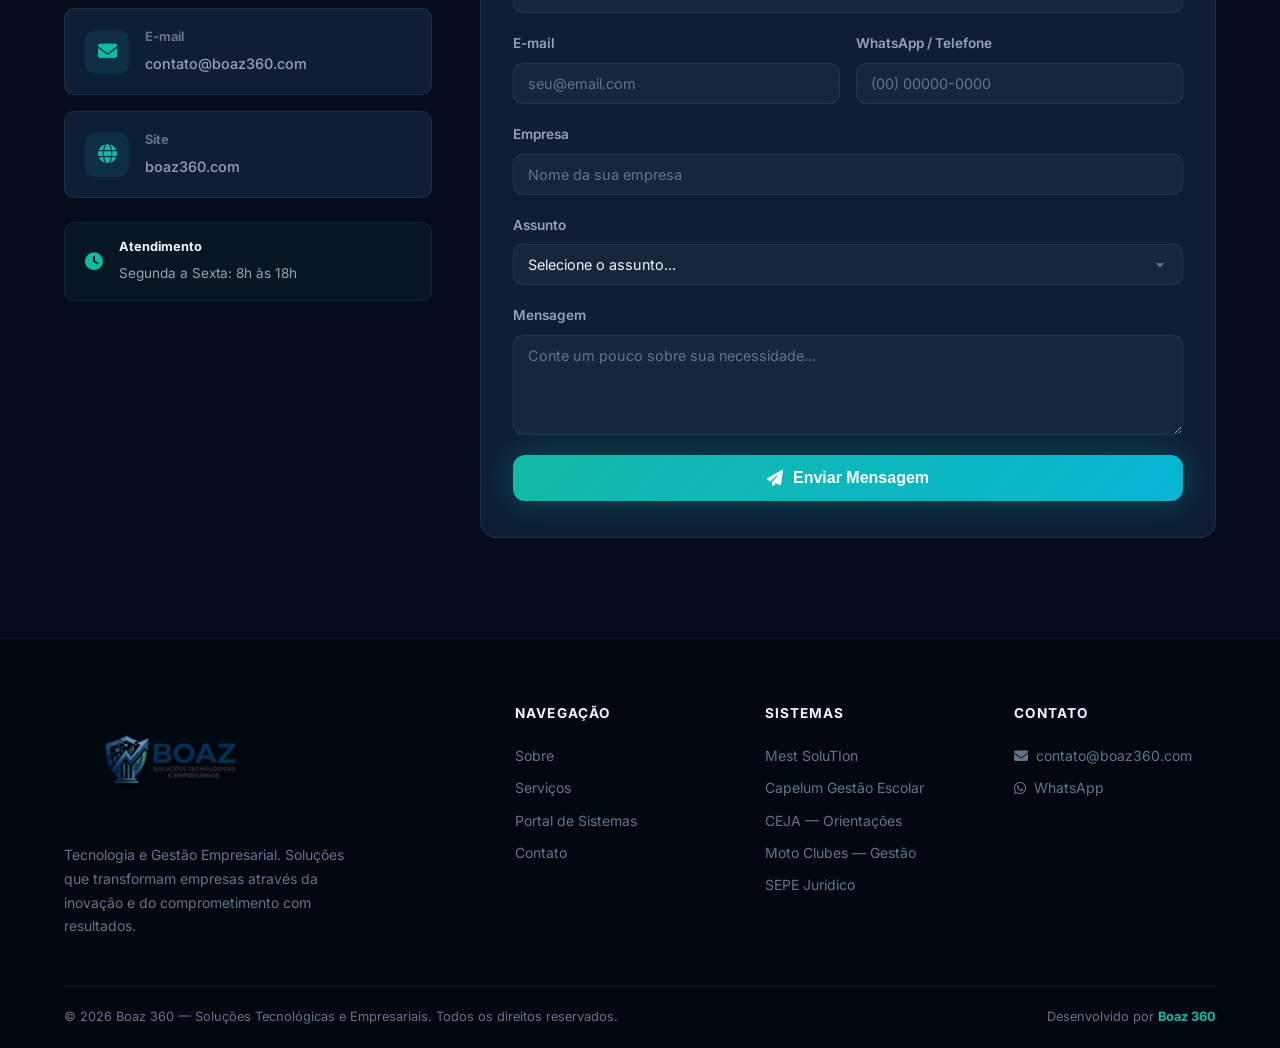
==== commit 46a066e7: "feat: adiciona SEPE Juridico ao portfolio e portal de sistemas" ====
--- a/index.html
+++ b/index.html
@@ -54,7 +54,7 @@
       </div>
       <div class="hero-stats">
         <div class="stat-item">
-          <div><span class="stat-number" data-target="4">0</span></div>
+          <div><span class="stat-number" data-target="5">0</span></div>
           <span class="stat-label">Sistemas Ativos</span>
         </div>
         <div class="stat-divider"></div>
@@ -283,6 +283,20 @@
             class="sistema-btn">Acessar Sistema <i class="fa-solid fa-arrow-up-right-from-square"></i></a>
         </div>
 
+        <div class="sistema-card active">
+          <div class="sistema-status"><span class="status-dot active"></span> Online</div>
+          <div class="sistema-icon"><i class="fa-solid fa-scale-balanced"></i></div>
+          <div class="sistema-info">
+            <h3 class="sistema-name">SEPE Jurídico</h3>
+            <p class="sistema-empresa">Gestão Jurídica e Processual</p>
+            <p class="sistema-desc">Sistema especializado em gestão de processos, atendimentos jurídicos, controle de prazos e acompanhamento de ações.</p>
+            <div class="sistema-tags"><span class="tag">Jurídico</span><span class="tag">Processos</span><span
+                class="tag">Atendimento</span></div>
+          </div>
+          <a href="https://sepejuridico.boaz360.com" target="_blank" rel="noopener noreferrer"
+            class="sistema-btn">Acessar Sistema <i class="fa-solid fa-arrow-up-right-from-square"></i></a>
+        </div>
+
         <div class="sistema-card future">
           <div class="sistema-status"><span class="status-dot future"></span> Novo Projeto</div>
           <div class="sistema-icon"><i class="fa-solid fa-plus"></i></div>
@@ -407,6 +421,7 @@
                 Escolar</a></li>
             <li><a href="ceja-orientacao/" target="_blank" rel="noopener noreferrer">CEJA — Orientações</a></li>
             <li><a href="https://silviofreitasii.pythonanywhere.com/contas/login/?next=/" target="_blank" rel="noopener noreferrer">Moto Clubes — Gestão</a></li>
+            <li><a href="https://sepejuridico.boaz360.com" target="_blank" rel="noopener noreferrer">SEPE Jurídico</a></li>
           </ul>
         </div>
         <div class="footer-links-col">
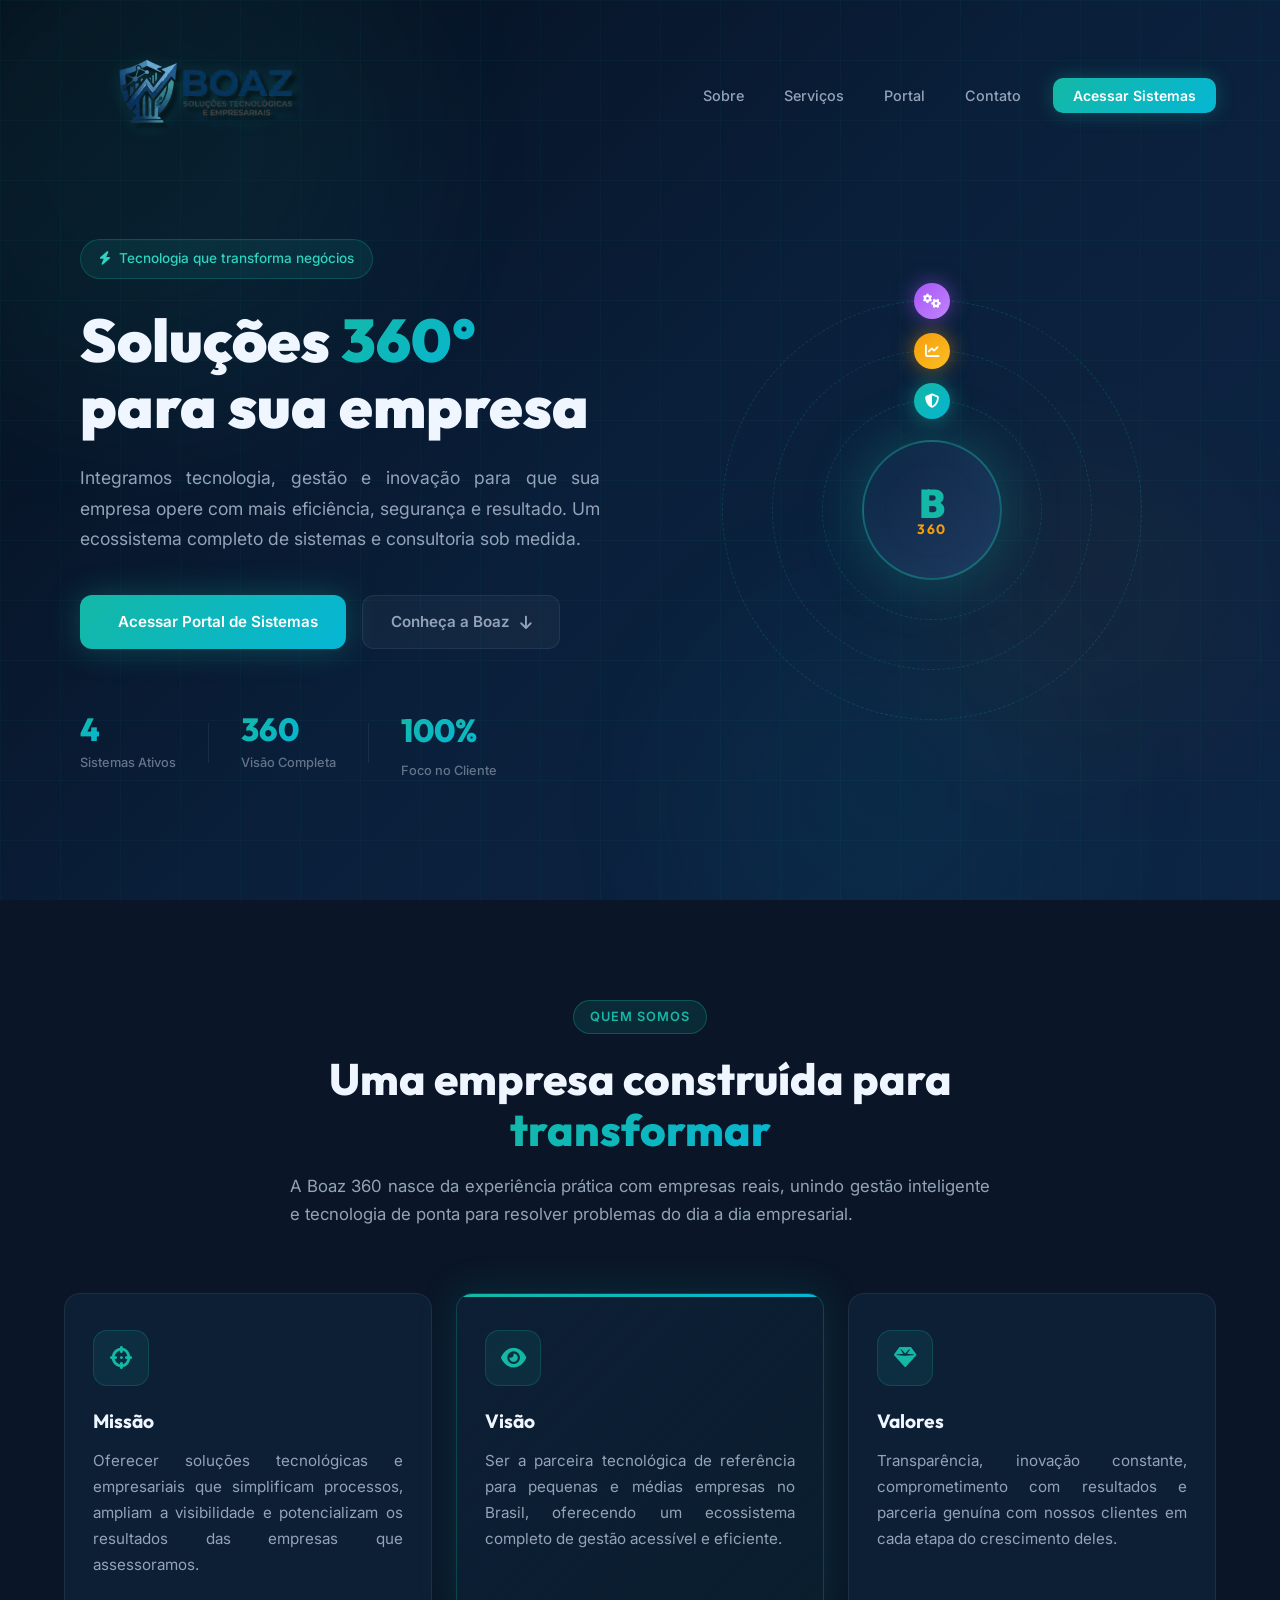
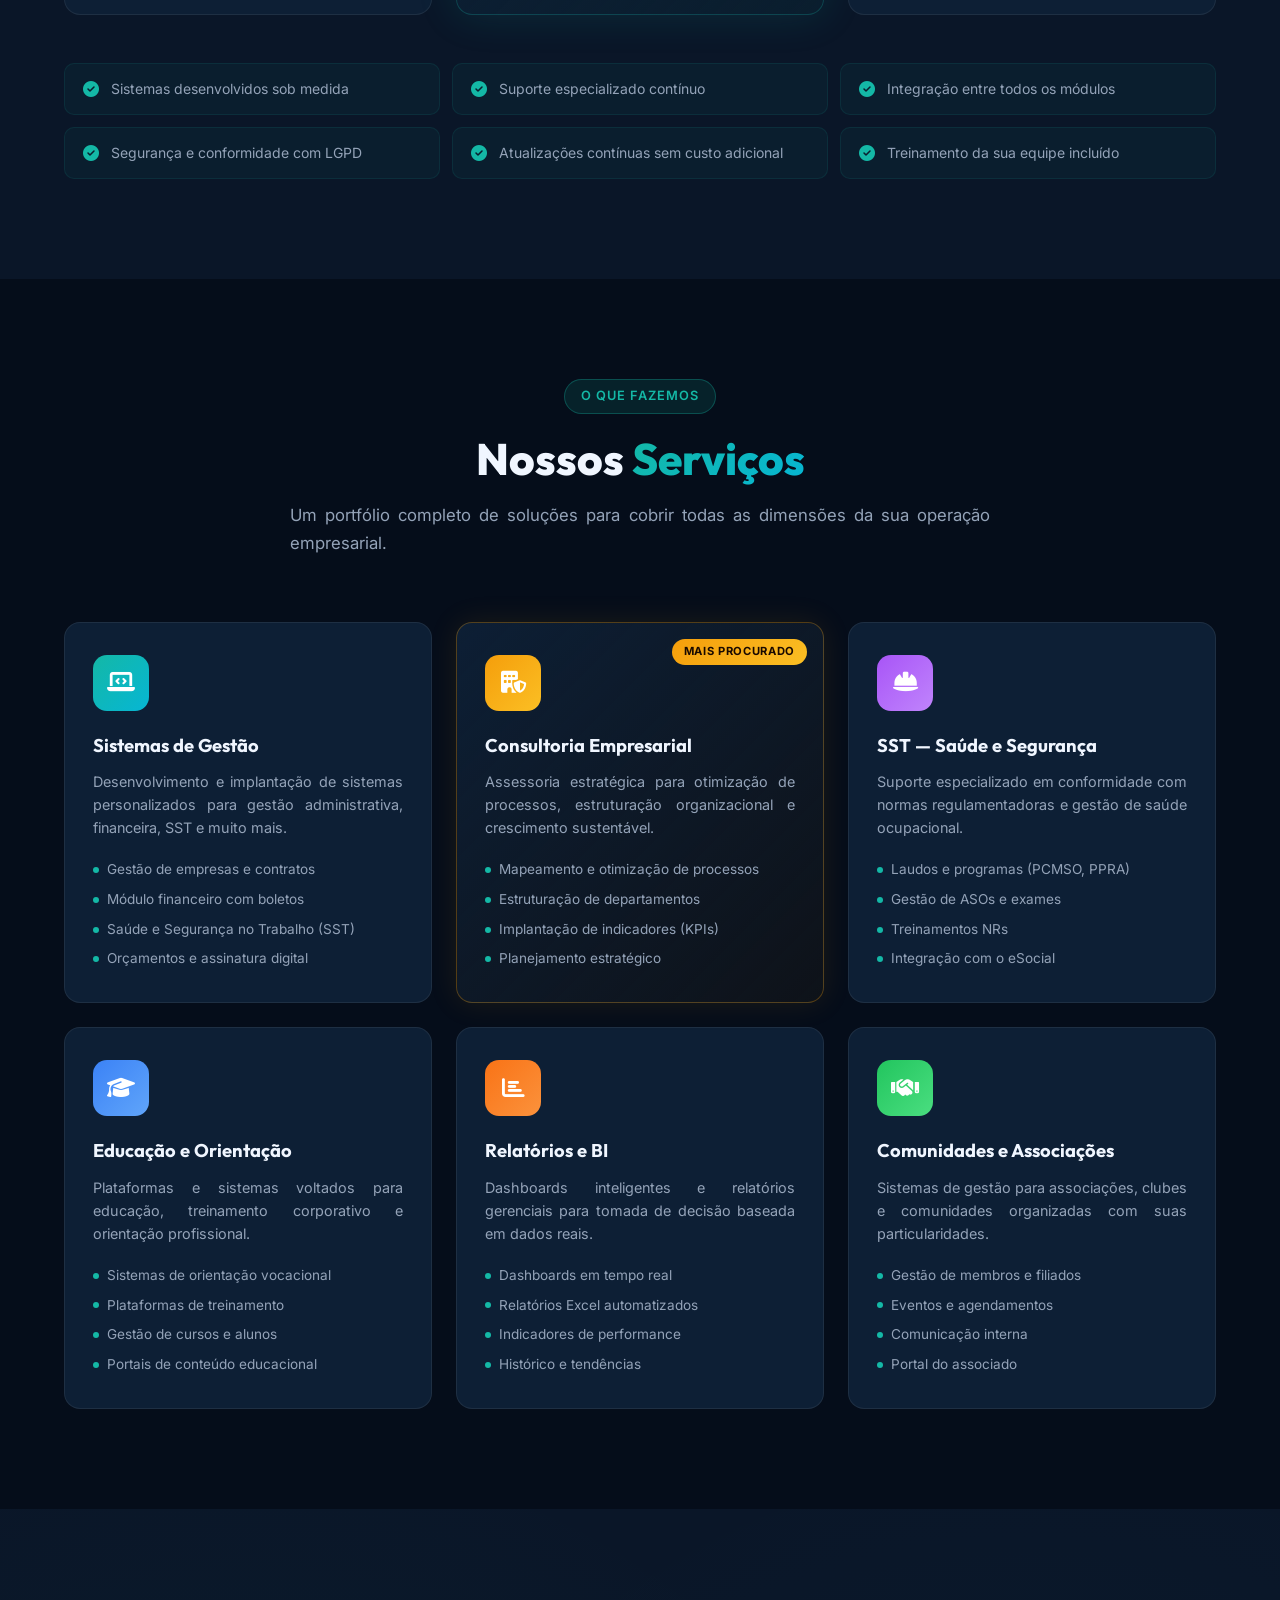
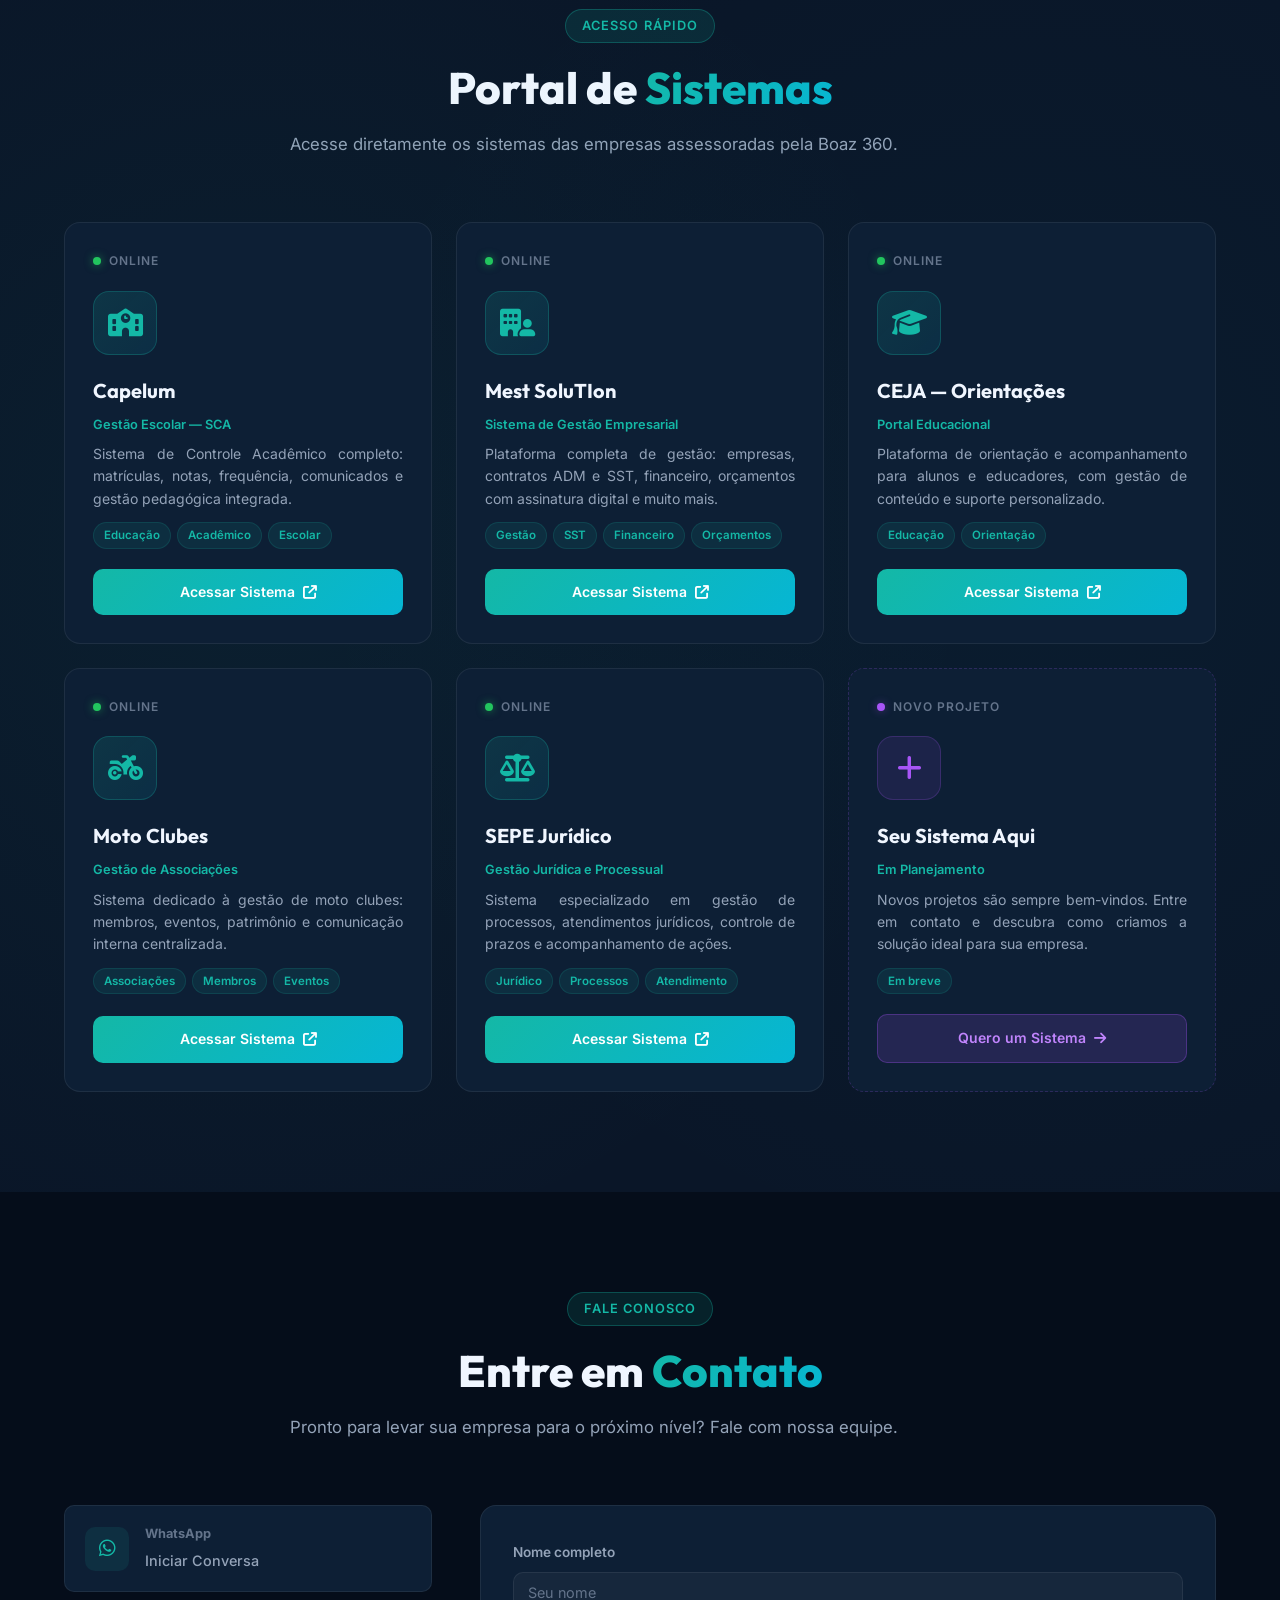
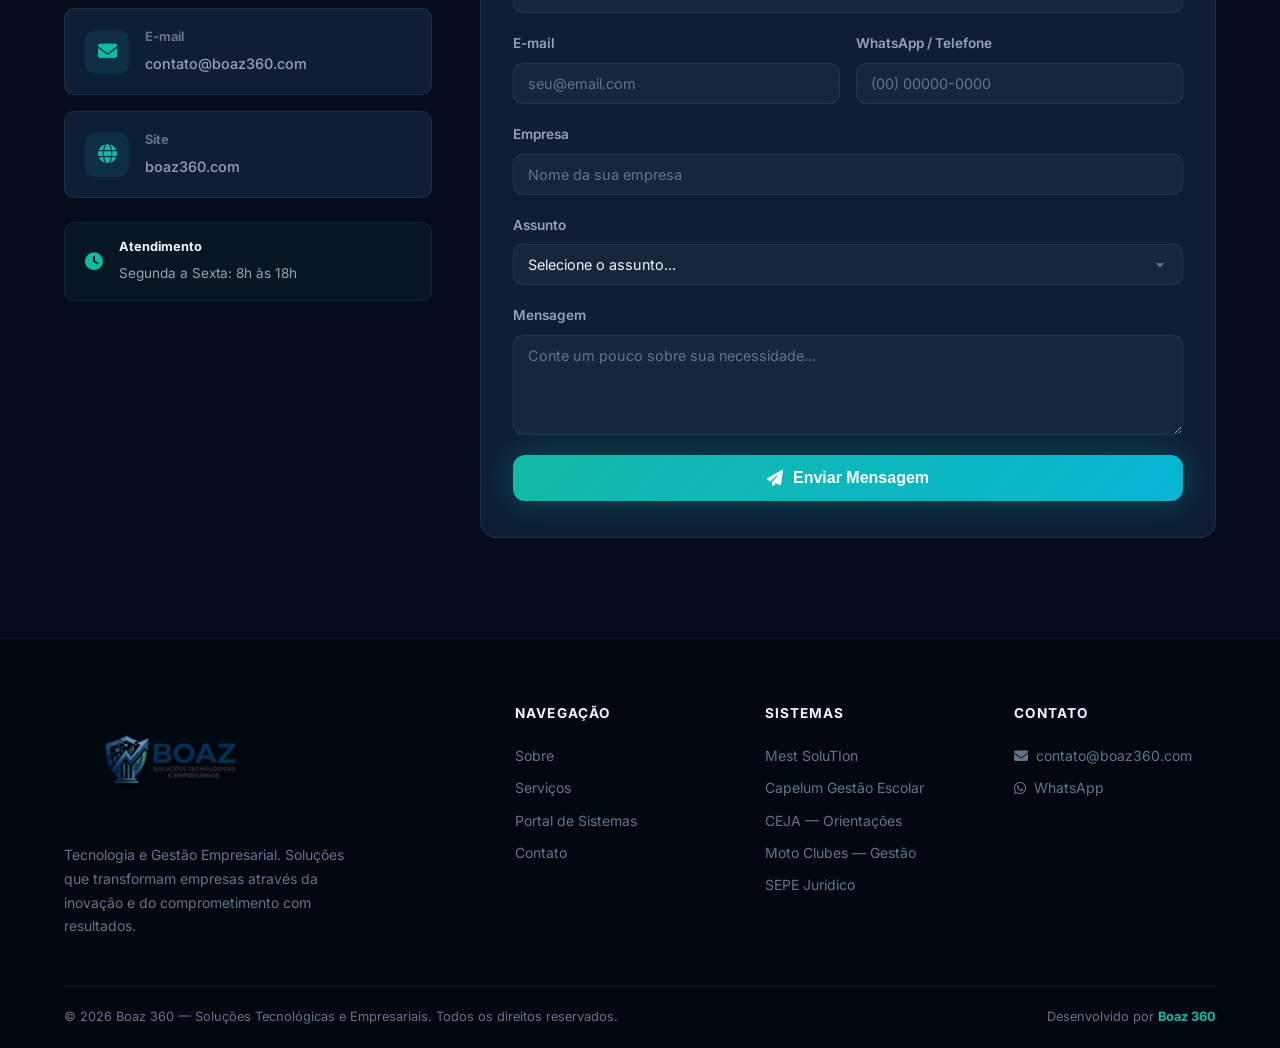
==== commit 70628244: "fix: atualiza endereco do sistema CEJA Orientacoes para cejarosasoares.pythonanywhere.com" ====
--- a/index.html
+++ b/index.html
@@ -264,7 +264,7 @@
               conteúdo e suporte personalizado.</p>
             <div class="sistema-tags"><span class="tag">Educação</span><span class="tag">Orientação</span></div>
           </div>
-          <a href="ceja-orientacao/" target="_blank" rel="noopener noreferrer" class="sistema-btn">Acessar Sistema <i
+          <a href="https://cejarosasoares.pythonanywhere.com" target="_blank" rel="noopener noreferrer" class="sistema-btn">Acessar Sistema <i
               class="fa-solid fa-arrow-up-right-from-square"></i></a>
         </div>
 
@@ -419,7 +419,7 @@
             </li>
             <li><a href="https://www.capelum.com/login/?next=/" target="_blank" rel="noopener noreferrer">Capelum Gestão
                 Escolar</a></li>
-            <li><a href="ceja-orientacao/" target="_blank" rel="noopener noreferrer">CEJA — Orientações</a></li>
+            <li><a href="https://cejarosasoares.pythonanywhere.com" target="_blank" rel="noopener noreferrer">CEJA — Orientações</a></li>
             <li><a href="https://silviofreitasii.pythonanywhere.com/contas/login/?next=/" target="_blank" rel="noopener noreferrer">Moto Clubes — Gestão</a></li>
             <li><a href="https://sepejuridico.boaz360.com" target="_blank" rel="noopener noreferrer">SEPE Jurídico</a></li>
           </ul>
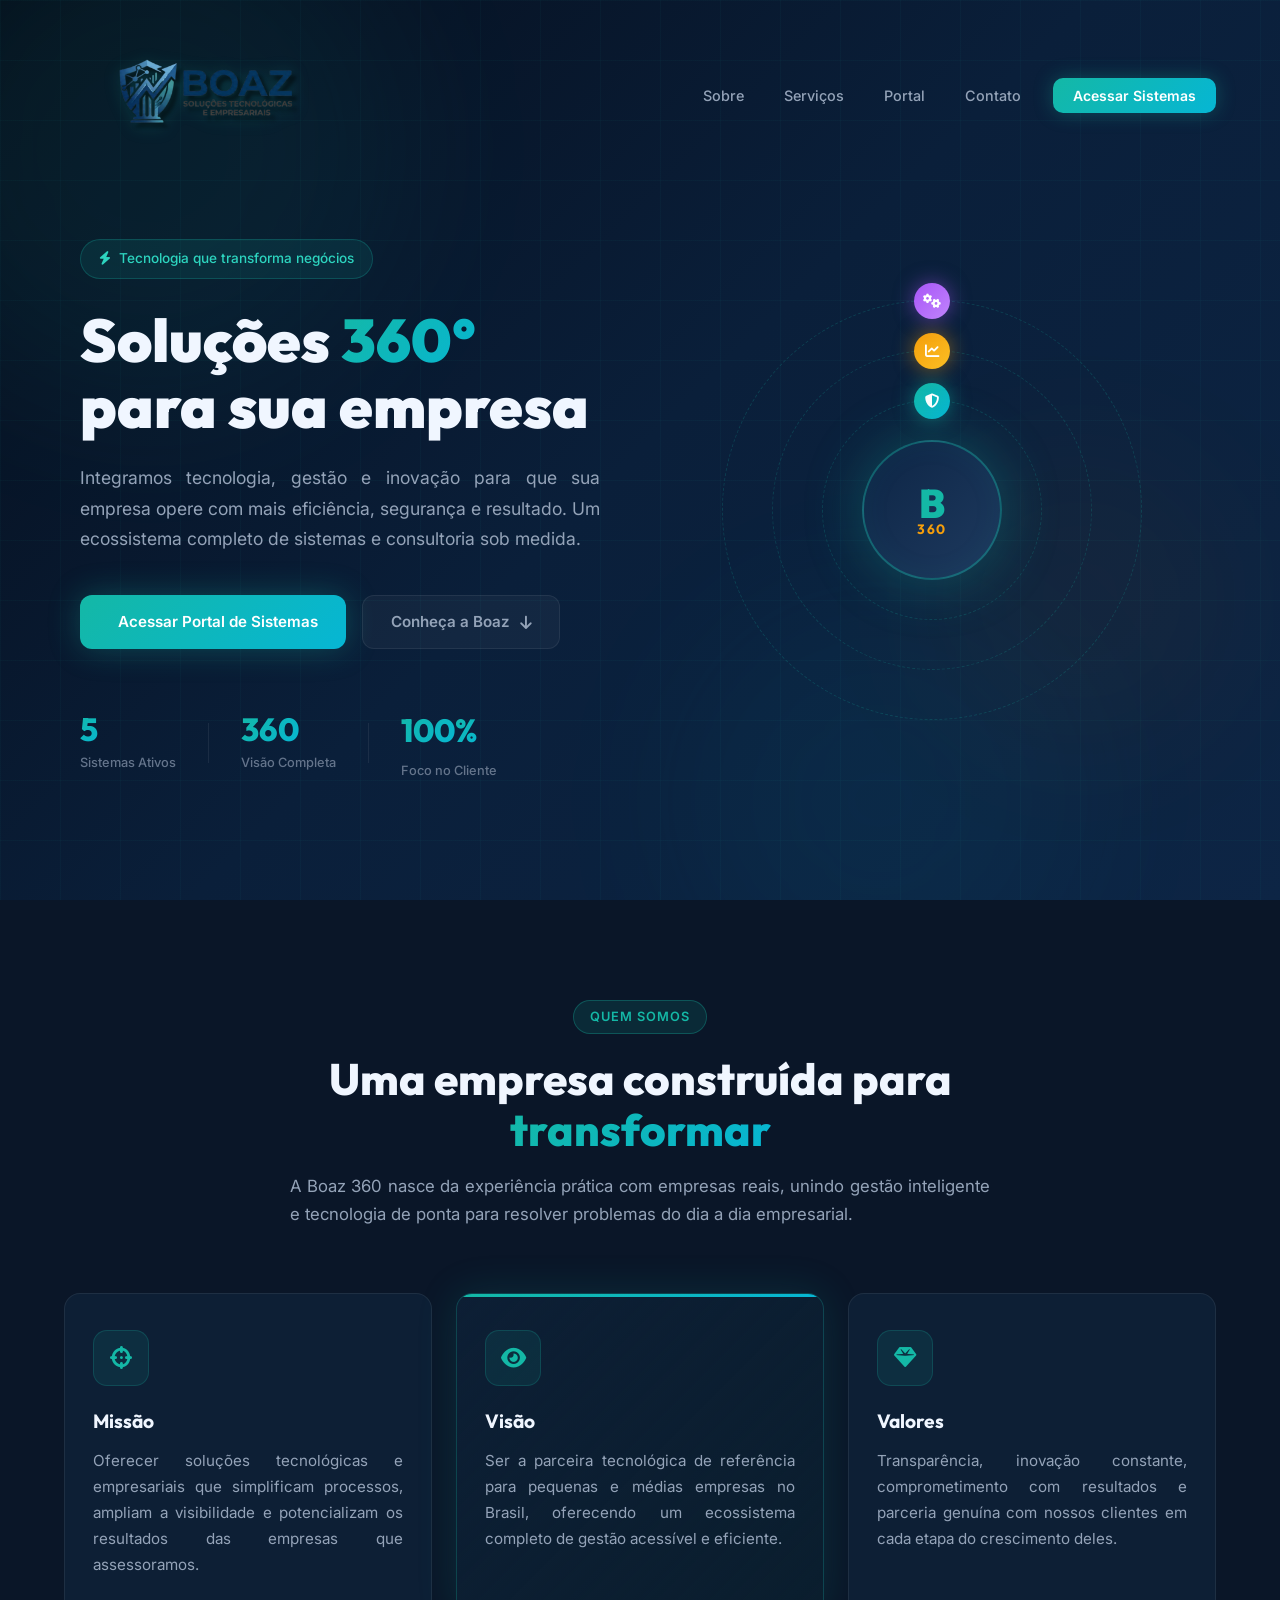
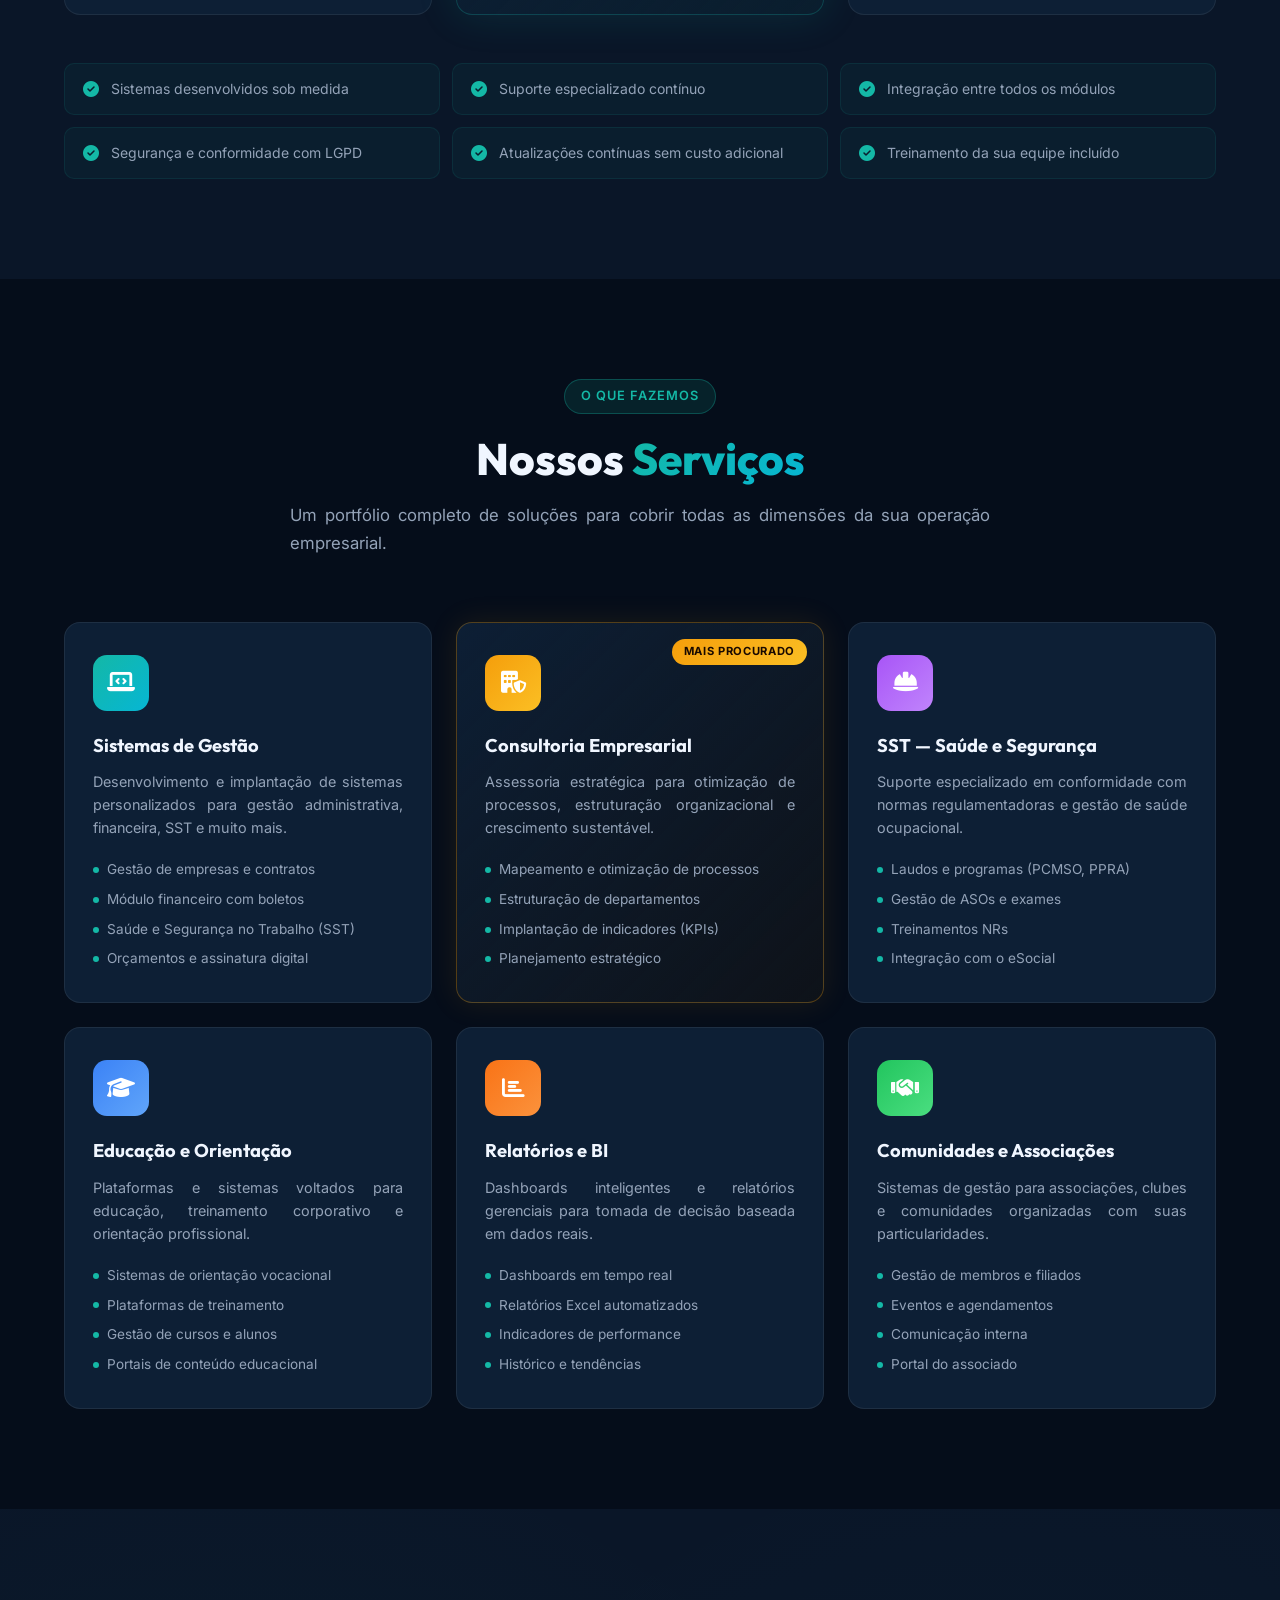
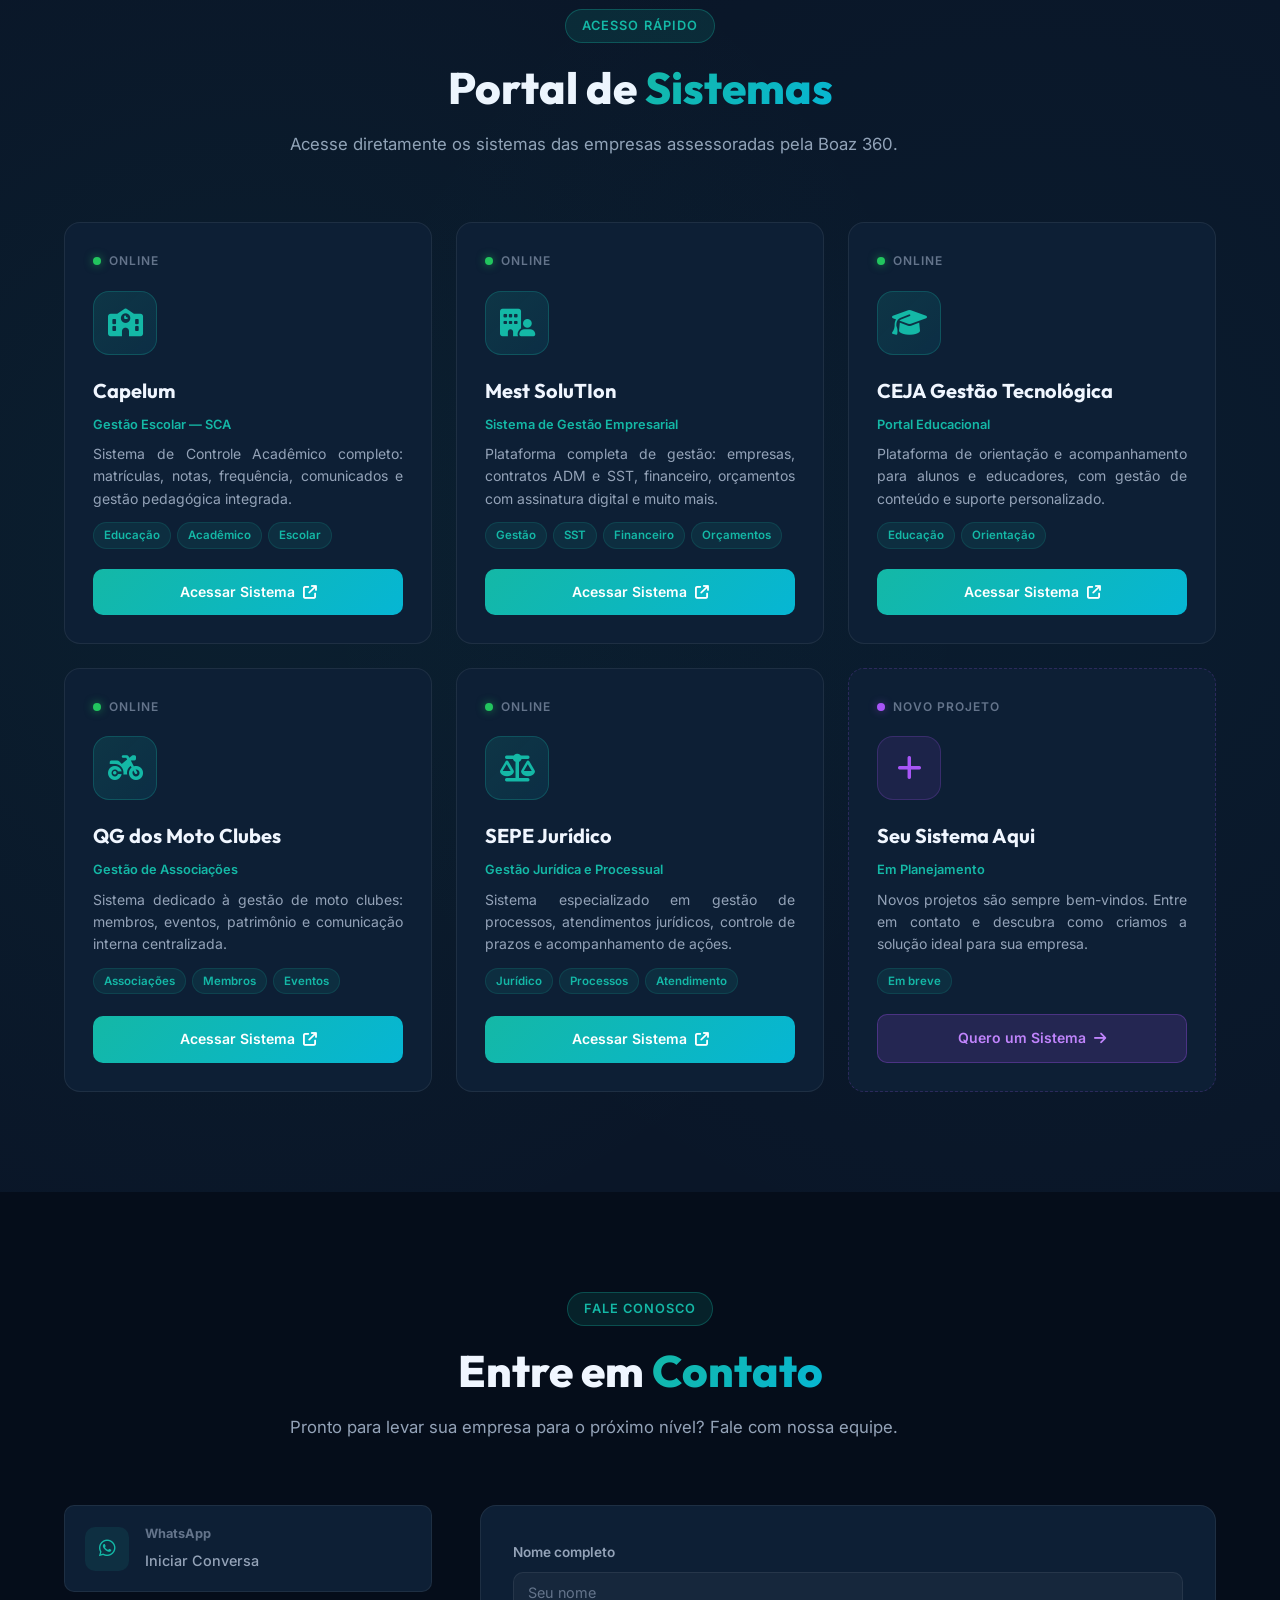
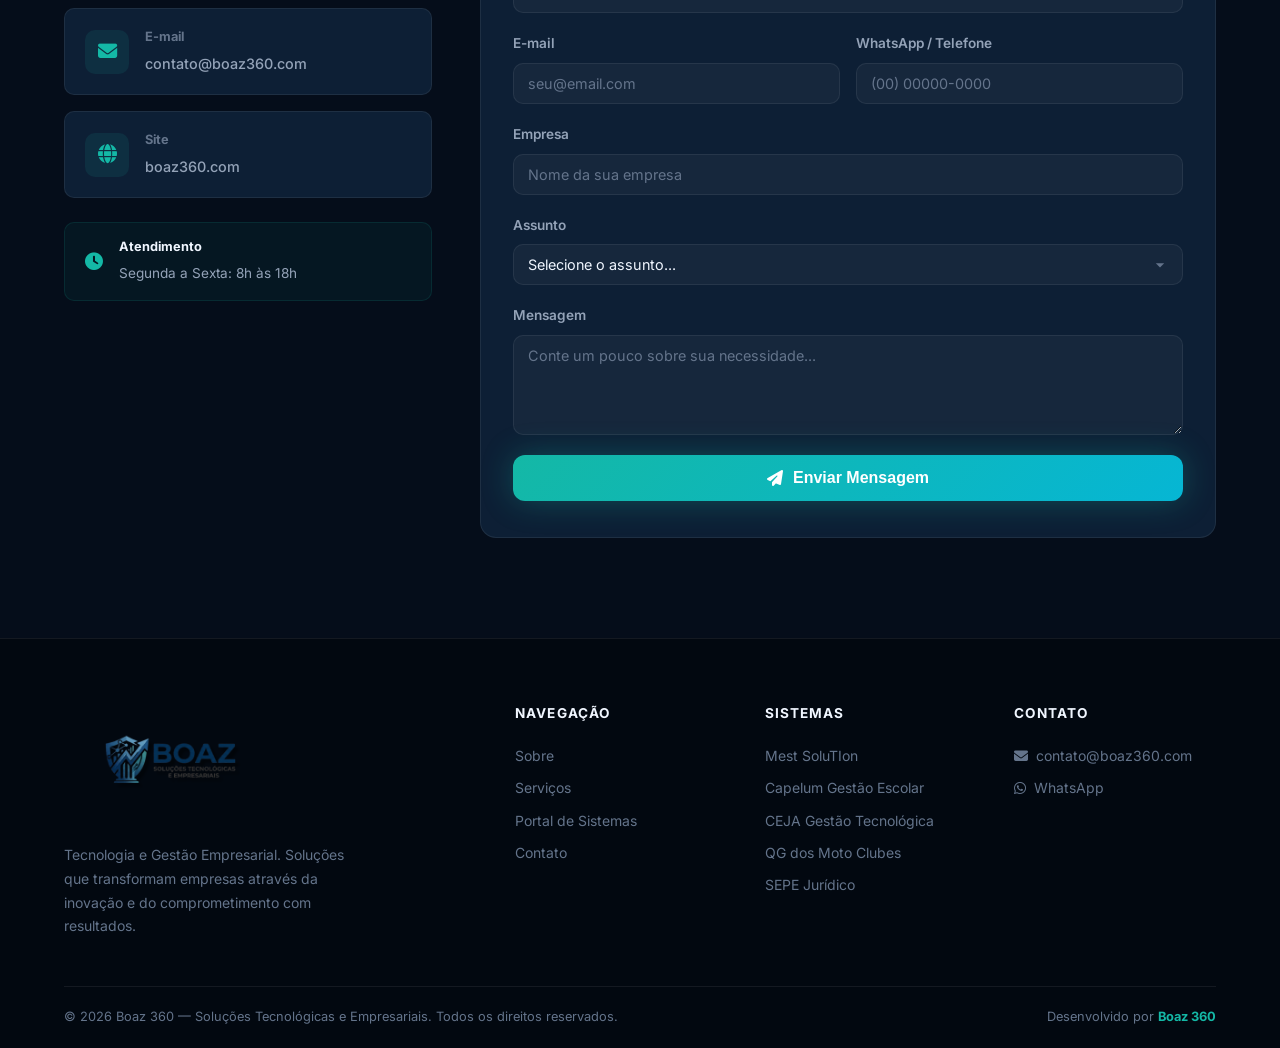
==== commit cbd26762: "feat: add service agreement document for Boaz360 and MestSolution" ====
--- a/index.html
+++ b/index.html
@@ -258,7 +258,7 @@
           <div class="sistema-status"><span class="status-dot active"></span> Online</div>
           <div class="sistema-icon"><i class="fa-solid fa-graduation-cap"></i></div>
           <div class="sistema-info">
-            <h3 class="sistema-name">CEJA — Orientações</h3>
+            <h3 class="sistema-name">CEJA Gestão Tecnológica</h3>
             <p class="sistema-empresa">Portal Educacional</p>
             <p class="sistema-desc">Plataforma de orientação e acompanhamento para alunos e educadores, com gestão de
               conteúdo e suporte personalizado.</p>
@@ -272,7 +272,7 @@
           <div class="sistema-status"><span class="status-dot active"></span> Online</div>
           <div class="sistema-icon"><i class="fa-solid fa-motorcycle"></i></div>
           <div class="sistema-info">
-            <h3 class="sistema-name">Moto Clubes</h3>
+            <h3 class="sistema-name">QG dos Moto Clubes</h3>
             <p class="sistema-empresa">Gestão de Associações</p>
             <p class="sistema-desc">Sistema dedicado à gestão de moto clubes: membros, eventos, patrimônio e comunicação
               interna centralizada.</p>
@@ -419,8 +419,8 @@
             </li>
             <li><a href="https://www.capelum.com/login/?next=/" target="_blank" rel="noopener noreferrer">Capelum Gestão
                 Escolar</a></li>
-            <li><a href="https://cejarosasoares.pythonanywhere.com" target="_blank" rel="noopener noreferrer">CEJA — Orientações</a></li>
-            <li><a href="https://silviofreitasii.pythonanywhere.com/contas/login/?next=/" target="_blank" rel="noopener noreferrer">Moto Clubes — Gestão</a></li>
+            <li><a href="https://cejarosasoares.pythonanywhere.com" target="_blank" rel="noopener noreferrer">CEJA Gestão Tecnológica</a></li>
+            <li><a href="https://silviofreitasii.pythonanywhere.com/contas/login/?next=/" target="_blank" rel="noopener noreferrer">QG dos Moto Clubes</a></li>
             <li><a href="https://sepejuridico.boaz360.com" target="_blank" rel="noopener noreferrer">SEPE Jurídico</a></li>
           </ul>
         </div>
